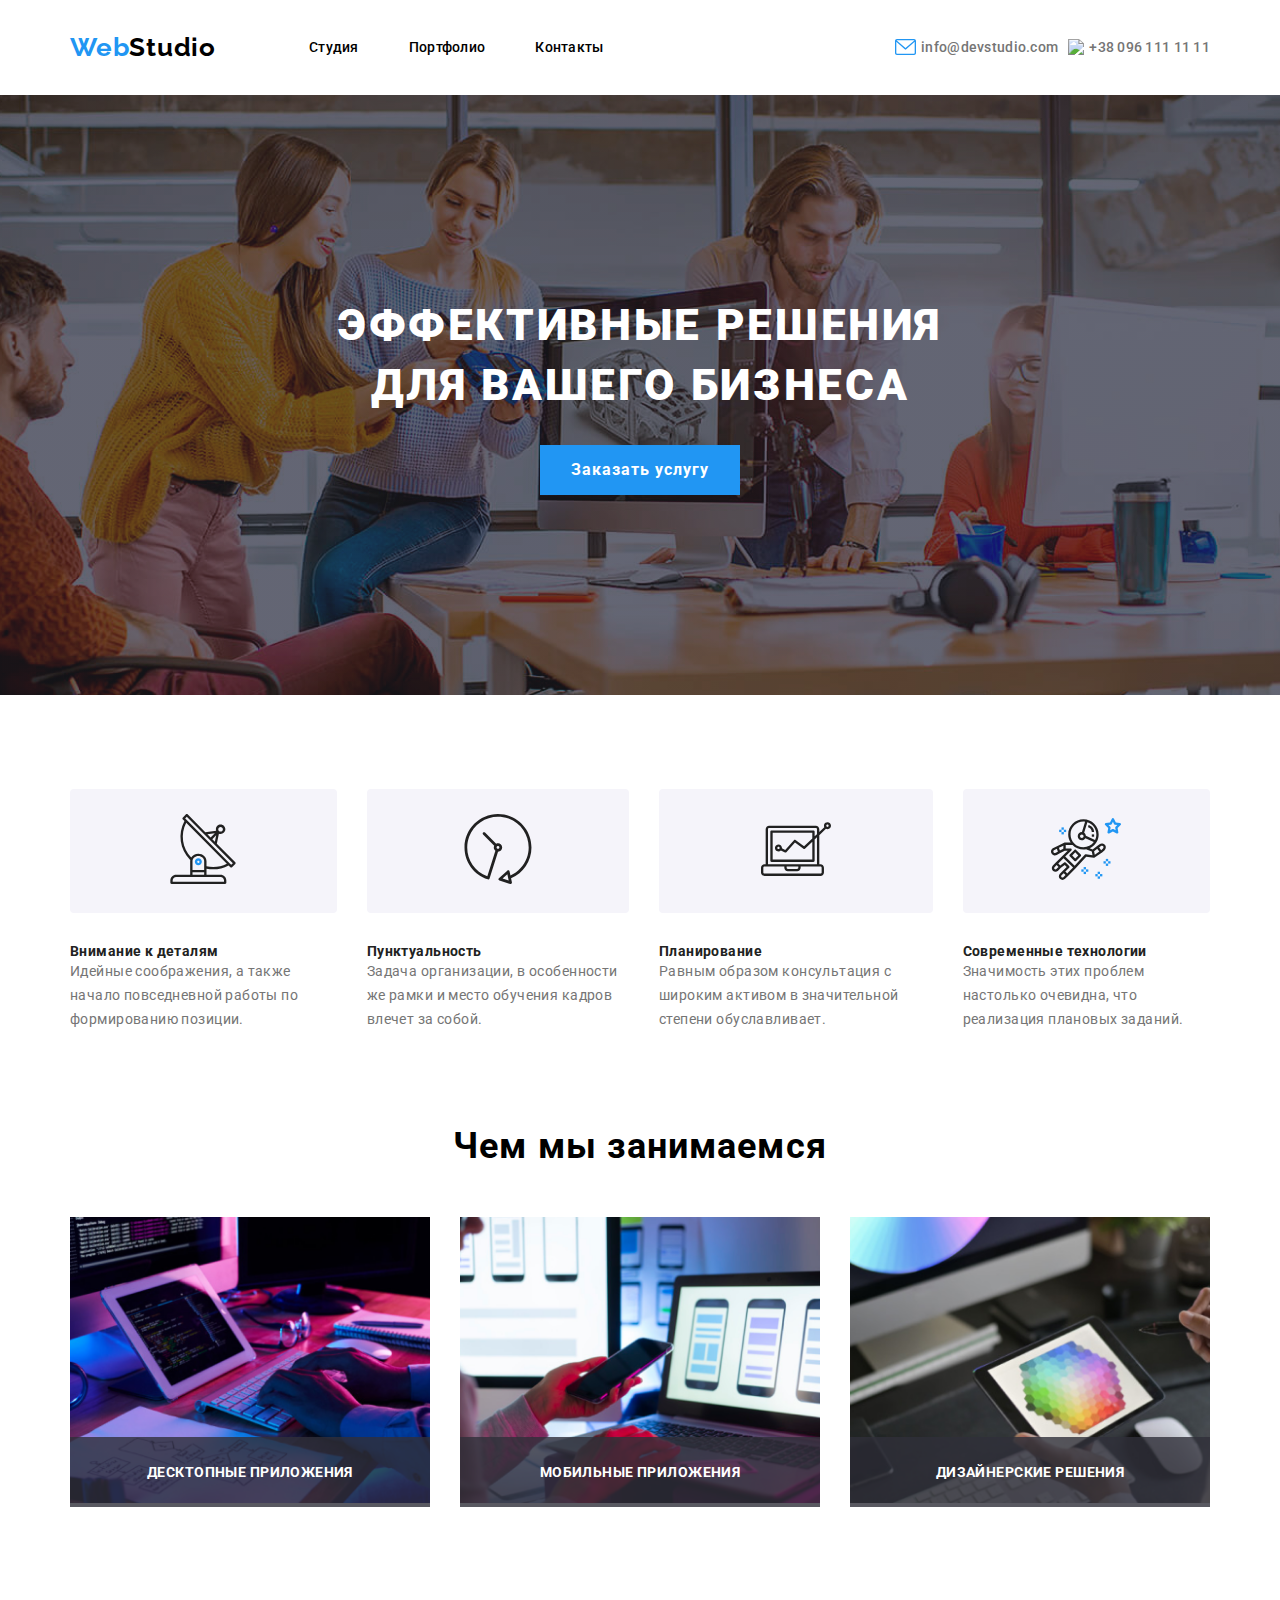
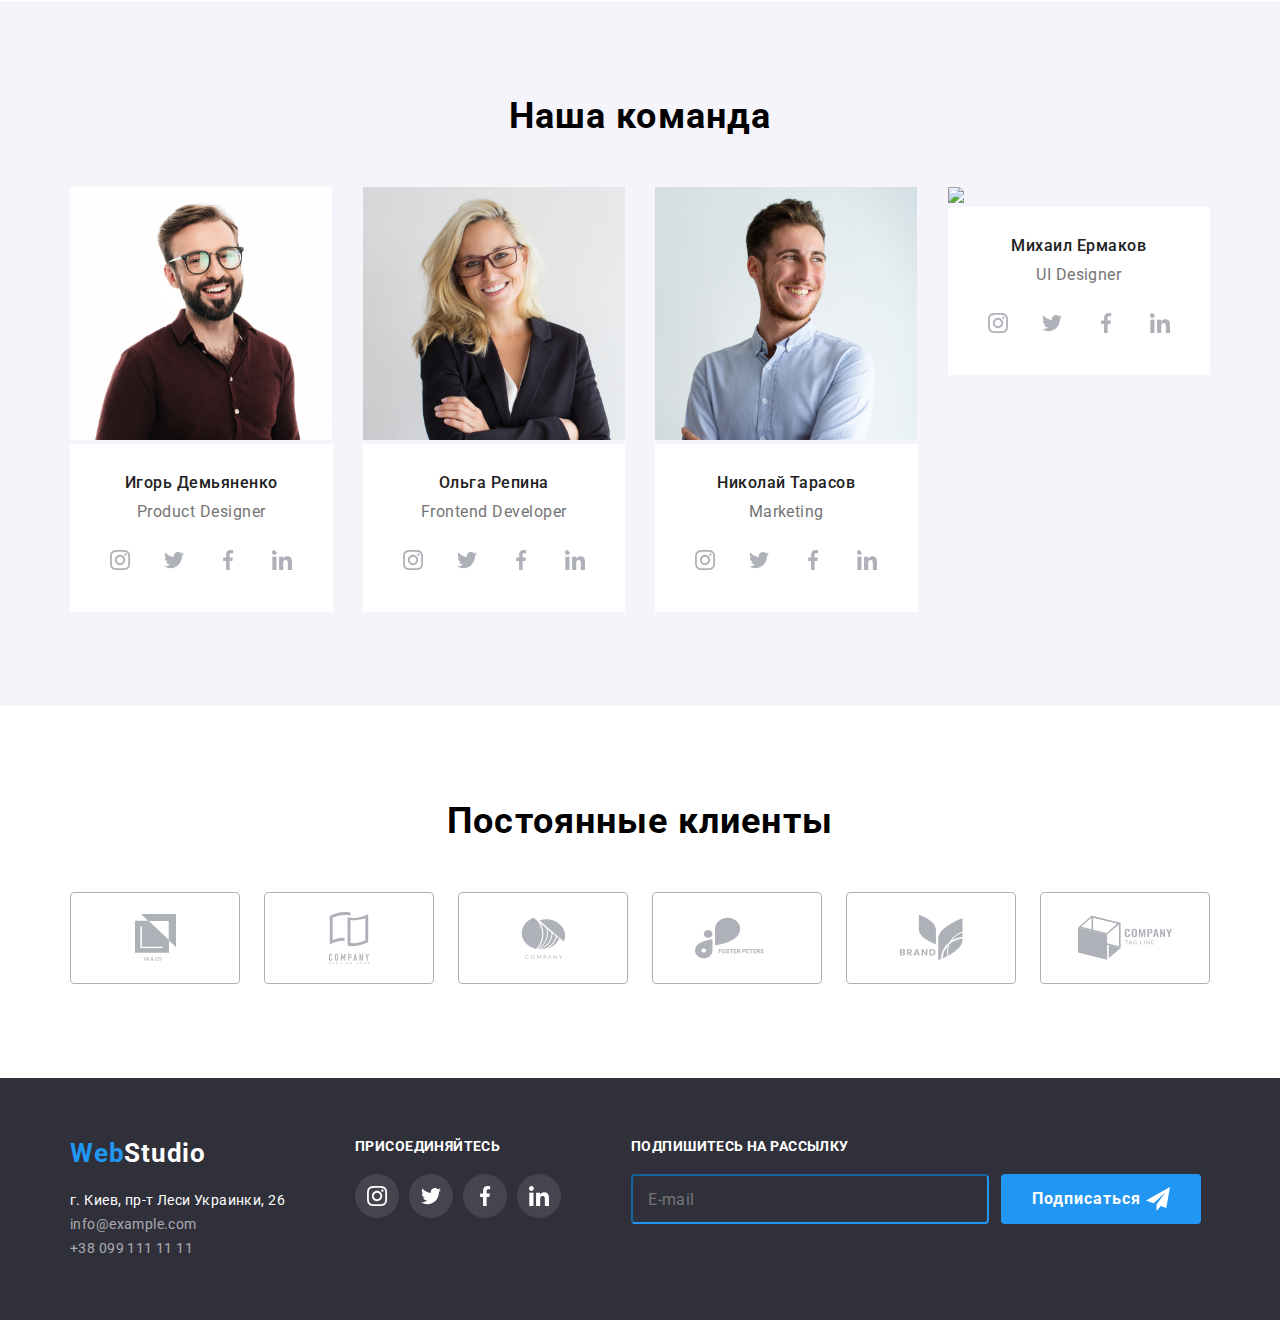
==== portfolio.html @ 6891c4dd "i addet portfolio page" ====
<!DOCTYPE html>
<html lang="en">
  <head>
    <meta charset="UTF-8" />
    <meta name="viewport" content="width=device-width, initial-scale=1.0" />
    <title>WebStudio</title>
    <link rel="preconnect" href="https://fonts.googleapis.com" />
    <link rel="preconnect" href="https://fonts.gstatic.com" crossorigin />
    <link
      href="https://fonts.googleapis.com/css2?family=Raleway:ital,wght@0,100..900;1,100..900&family=Roboto:ital,wght@0,100;0,300;0,400;0,500;0,700;0,900;1,100;1,300;1,400;1,500;1,700;1,900&display=swap"
      rel="stylesheet"
    />
    <link rel="stylesheet" href="css/style.css" />
  </head>
  <body>
    <header class="header">
      <div class="container">
        <div class="header-left">
          <a class="header-logo-link" href="https://google.com"
            ><span class="header-logo-span">Web</span>Studio</a
          >
          <nav class="header-menu">
            <ul class="header-menu-block">
              <li class="header-item">
                <a href="#" class="header-link">Студия</a>
              </li>
              <li class="header-item">
                <a href="#" class="header-link">Портфолио</a>
              </li>
              <li class="header-item">
                <a href="#" class="header-link">Контакты</a>
              </li>
            </ul>
          </nav>
        </div>
        <div class="header-right">
          <div class="header-info">
            <img src="img/mail.svg" />
            <a href="mailto:info@devstudio.com" class="header-info-link"
              >info@devstudio.com</a
            >
          </div>
          <div class="header-info">
            <img src="img/tall.svg" />
            <a href="tel:380961111111" class="header-info-link"
              >+38 096 111 11 11</a
            >
          </div>
        </div>
      </div>
    </header>
    <section class="buisnes">
      <h1 class="buisnes-title">Эффективные решения для вашего бизнеса</h1>
      <button class="btn btn-blue">Заказать услугу</button>
    </section>
    <div class="box">
      <div class="container">
        <div class="box-item">
          <div class="box-fon">
            <svg
              width="70"
              height="70"
              viewBox="0 0 70 70"
              fill="none"
              xmlns="http://www.w3.org/2000/svg"
            >
              <path
                d="M67.3163 48.3385L48.8468 29.7337L50.8966 19.6373C51.4256 19.8438 51.9879 19.9517 52.5556 19.9558H52.5696C55.1777 19.9866 57.3169 17.8974 57.3479 15.2893C57.3788 12.6812 55.2894 10.542 52.6813 10.5111C50.0732 10.4803 47.934 12.5695 47.9031 15.1776C47.8965 15.7357 47.9888 16.2905 48.176 16.8163L37.326 18.1405L19.6276 0.35C19.4105 0.128479 19.1141 0.00247917 18.804 0C18.4977 0.00160417 18.2044 0.123521 17.9873 0.3395L14.6786 3.6295C14.2232 4.08508 14.2232 4.82358 14.6786 5.27917L16.459 7.08517C9.56162 19.7681 11.8019 35.4741 21.9703 45.7228C22.0636 45.8121 22.1718 45.8843 22.29 45.9363C22.2165 46.3311 22.1781 46.7317 22.1756 47.1333V60.6667H8.17562C4.95562 60.6705 2.34608 63.28 2.34229 66.5V68.8333C2.34229 69.4776 2.86466 70 3.50895 70H57.1756C57.8199 70 58.3423 69.4776 58.3423 68.8333V66.5C58.3385 63.28 55.729 60.6705 52.509 60.6667H38.509V54.6688C40.7021 55.1288 42.9367 55.3633 45.1776 55.3688C50.5548 55.363 55.8464 54.0225 60.5776 51.4675L62.3673 53.2677C62.5844 53.4892 62.8808 53.6152 63.191 53.6177C63.4972 53.6161 63.7905 53.4941 64.0076 53.2782L67.3163 49.9882C67.7717 49.5326 67.7717 48.7941 67.3163 48.3385ZM50.9246 13.6348C51.8383 12.726 53.3157 12.7301 54.2244 13.6437C55.1332 14.5574 55.1291 16.0348 54.2155 16.9435C53.7781 17.3785 53.1864 17.6226 52.5695 17.6225H52.5625C51.2739 17.6158 50.2345 16.5658 50.2412 15.2771C50.2445 14.6602 50.4918 14.0699 50.9291 13.6348H50.9246ZM48.1783 21.301L46.8693 27.7445L44.298 25.158L48.1783 21.301ZM46.853 19.3282L42.653 23.5037L39.4038 20.237L46.853 19.3282ZM52.509 63C54.442 63 56.009 64.567 56.009 66.5V67.6667H4.67562V66.5C4.67562 64.567 6.2426 63 8.17562 63H52.509ZM36.1756 58.3333V60.6667H24.509V58.3333H36.1756ZM24.509 56V47.1333C24.509 44.303 27.1258 42 30.3423 42C33.5588 42 36.1756 44.303 36.1756 47.1333V56H24.509ZM38.509 52.29V47.1333C38.509 43.0162 34.8456 39.6667 30.3423 39.6667C27.4306 39.622 24.7079 41.1041 23.165 43.5738C14.2887 34.2249 12.2899 20.2875 18.1805 8.82073L58.872 49.7455C52.5886 52.9419 45.3857 53.8418 38.509 52.29ZM63.2038 50.7943L61.56 49.1412L18.7923 6.11567L17.1415 4.46133L18.7923 2.81633L36.15 20.272C36.1581 20.272 36.1628 20.2872 36.171 20.293L64.8593 49.1493L63.2038 50.7943Z"
                fill="#212121"
              />
              <path
                d="M30.3528 44.3333H30.3423C28.4093 44.3303 26.84 45.895 26.837 47.828C26.8341 49.761 28.3988 51.3303 30.3318 51.3333H30.3423C32.2753 51.3362 33.8446 49.7715 33.8475 47.8385C33.8505 45.9055 32.2858 44.3362 30.3528 44.3333ZM31.1695 48.6604C30.9498 48.8789 30.6522 49.0011 30.3423 48.9999C29.698 48.9966 29.1784 48.4716 29.1817 47.8273C29.1834 47.5188 29.307 47.2237 29.5256 47.0061C29.7428 46.7901 30.036 46.6682 30.3423 46.6666C30.9866 46.6699 31.5062 47.1949 31.5028 47.8392C31.5012 48.1477 31.3776 48.4428 31.159 48.6604H31.1695Z"
                fill="#2196F3"
              />
            </svg>
          </div>
          <h2 class="box-title">Внимание к деталям</h2>
          <p class="box-content">
            Идейные соображения, а также начало повседневной работы по
            формированию позиции.
          </p>
        </div>
        <div class="box-item">
          <div class="box-fon">
            <svg
              width="68"
              height="70"
              viewBox="0 0 68 70"
              fill="none"
              xmlns="http://www.w3.org/2000/svg"
            >
              <path
                d="M67.4614 33.4715C67.4576 14.9819 52.4656 -0.00373771 33.9754 6.99302e-07C15.4858 0.00373911 0.500169 14.9963 0.503907 33.4859C0.507111 48.0502 9.92522 60.9413 23.7995 65.3713C23.9319 65.413 24.0697 65.4343 24.2081 65.4338C24.4719 65.4333 24.7304 65.3628 24.9573 65.2287C25.2527 65.0541 25.4732 64.7764 25.5768 64.449L34.0315 37.6521C36.3429 37.6404 38.2068 35.7568 38.1945 33.4459C38.1827 31.1345 36.2997 29.2706 33.9883 29.2824C33.3666 29.285 32.753 29.4282 32.1944 29.7011L21.0251 18.5302C20.4707 17.9951 19.5879 18.0106 19.0528 18.5644C18.5305 19.1054 18.5305 19.962 19.0528 20.503L30.2162 31.6792C29.3596 33.4277 29.8493 35.5383 31.3895 36.7303L23.3338 62.2647C7.41354 56.4002 -0.738311 38.7405 5.12618 22.8203C10.9907 6.90002 28.6503 -1.25183 44.5706 4.61266C60.4909 10.4771 68.6427 28.1374 62.7782 44.0571C59.913 51.8351 54.0261 58.1252 46.4548 61.4989L45.5842 57.3989C45.4251 56.6454 44.6844 56.1636 43.9308 56.3233C43.6931 56.3741 43.4726 56.4857 43.291 56.6475L34.8978 64.1409C34.322 64.653 34.2708 65.5347 34.7835 66.1105C34.9501 66.2974 35.1637 66.4362 35.403 66.5126L46.1188 69.9327C46.8521 70.1682 47.6377 69.765 47.8732 69.0312C47.948 68.7994 47.9603 68.5527 47.9101 68.3145L47.0545 64.2915C59.4452 59.0678 67.4902 46.918 67.4614 33.4715ZM33.9829 32.0766C34.753 32.0766 35.3779 32.7014 35.3779 33.4715C35.3779 34.2422 34.753 34.8665 33.9829 34.8665C33.2123 34.8665 32.588 34.2422 32.588 33.4715C32.588 32.7014 33.2123 32.0766 33.9829 32.0766ZM38.5774 64.5916L43.3551 60.3298L44.6737 66.543L38.5774 64.5916Z"
                fill="#212121"
              />
            </svg>
          </div>
          <h2 class="box-title">Пунктуальность</h2>
          <p class="box-content">
            Задача организации, в особенности же рамки и место обучения кадров
            влечет за собой.
          </p>
        </div>
        <div class="box-item">
          <div class="box-fon">
            <svg
              width="70"
              height="54"
              viewBox="0 0 70 54"
              fill="none"
              xmlns="http://www.w3.org/2000/svg"
            >
              <path
                d="M3.49817 53.8865H59.4689C61.4007 53.8865 62.967 52.3201 62.967 50.3883V45.7241C62.967 43.7922 61.4007 42.2259 59.4689 42.2259H58.3028V13.1468L64.9262 6.87241C66.4635 7.63023 68.3242 7.17018 69.3302 5.78151C70.3369 4.3934 70.1957 2.48205 68.9966 1.25678C67.7975 0.031505 65.8901 -0.151261 64.4798 0.824059C63.0701 1.79995 62.569 3.64981 63.2933 5.2036L58.3028 9.93444V7.2442C58.3028 5.31235 56.7365 3.74603 54.8046 3.74603H8.16239C6.23054 3.74603 4.66422 5.31235 4.66422 7.2442V42.2259H3.49817C1.56632 42.2259 0 43.7922 0 45.7241V50.3883C0 52.3201 1.56632 53.8865 3.49817 53.8865ZM66.4652 2.57998C67.1091 2.57998 67.6312 3.10208 67.6312 3.74603C67.6312 4.38998 67.1091 4.91209 66.4652 4.91209C65.8212 4.91209 65.2991 4.38998 65.2991 3.74603C65.2991 3.10208 65.8212 2.57998 66.4652 2.57998ZM6.99634 7.2442C6.99634 6.60025 7.51844 6.07814 8.16239 6.07814H54.8046C55.4486 6.07814 55.9707 6.60025 55.9707 7.2442V12.1413L53.6386 14.3573V9.57631C53.6386 8.93236 53.1165 8.41026 52.4725 8.41026H10.4945C9.85055 8.41026 9.32845 8.93236 9.32845 9.57631V38.7277C9.32845 39.3717 9.85055 39.8938 10.4945 39.8938H52.4725C53.1165 39.8938 53.6386 39.3717 53.6386 38.7277V17.5651L55.9707 15.3554V42.2259H6.99634V7.2442ZM17.4908 22.4029C15.9131 22.3984 14.5279 23.4494 14.1083 24.9702C13.6886 26.491 14.3383 28.104 15.6951 28.909C17.0513 29.7141 18.7793 29.512 19.9129 28.4148L23.9662 30.4486C24.4371 30.6843 25.0081 30.5739 25.3583 30.1804L33.9745 20.487L42.4443 26.8337C42.8987 27.1742 43.5329 27.1378 43.9452 26.7477L51.3065 19.7748V37.5617H11.6606V10.7424H51.3065V16.5618L43.0564 24.3746L34.5154 17.9716C34.0303 17.6083 33.3476 17.6766 32.9445 18.1293L24.2099 27.9571L20.9446 26.3241C20.9685 26.1841 20.9833 26.0429 20.989 25.9011C20.989 23.9693 19.4227 22.4029 17.4908 22.4029ZM18.6569 25.9011C18.6569 26.5451 18.1348 27.0672 17.4908 27.0672C16.8469 27.0672 16.3248 26.5451 16.3248 25.9011C16.3248 25.2572 16.8469 24.735 17.4908 24.735C18.1348 24.735 18.6569 25.2572 18.6569 25.9011ZM25.6532 44.558H37.3138V45.7241C37.3138 46.368 36.7917 46.8901 36.1477 46.8901H26.8193C26.1753 46.8901 25.6532 46.368 25.6532 45.7241V44.558ZM2.33211 45.7241C2.33211 45.0801 2.85422 44.558 3.49817 44.558H23.3211V45.7241C23.3211 47.6559 24.8874 49.2222 26.8193 49.2222H36.1477C38.0796 49.2222 39.6459 47.6559 39.6459 45.7241V44.558H59.4689C60.1128 44.558 60.6349 45.0801 60.6349 45.7241V50.3883C60.6349 51.0322 60.1128 51.5543 59.4689 51.5543H3.49817C2.85422 51.5543 2.33211 51.0322 2.33211 50.3883V45.7241Z"
                fill="#212121"
              />
            </svg>
          </div>
          <h2 class="box-title">Планирование</h2>
          <p class="box-content">
            Равным образом консультация с широким активом в значительной степени
            обуславливает.
          </p>
        </div>
        <div class="box-item">
          <div class="box-fon">
            <svg
              width="70"
              height="70"
              viewBox="0 0 70 70"
              fill="none"
              xmlns="http://www.w3.org/2000/svg"
            >
              <path
                d="M69.9432 9.89643C69.8055 9.47519 69.4416 9.1673 69.0017 9.10304L64.8227 8.49518L62.9525 4.70815C62.5606 3.91011 61.2527 3.91011 60.8607 4.70815L58.9905 8.49518L54.8114 9.10318C54.3715 9.1673 54.0076 9.47424 53.8687 9.89657C53.7322 10.3189 53.8453 10.7832 54.1638 11.0925L57.1891 14.0407L56.4751 18.2035C56.4005 18.641 56.5801 19.0831 56.9383 19.3445C57.3012 19.6083 57.7748 19.6408 58.168 19.4331L61.9061 17.4672L65.6441 19.4331C65.8145 19.5229 66.0024 19.5672 66.1879 19.5672C66.4293 19.5672 66.6709 19.4926 66.874 19.3444C67.2333 19.0831 67.4129 18.6408 67.3372 18.2033L66.6232 14.0406L69.6484 11.0923C69.9653 10.782 70.0798 10.3188 69.9432 9.89643ZM64.5556 12.7992C64.2815 13.0663 64.1554 13.4536 64.2207 13.8317L64.6384 16.2689L62.4498 15.1185C62.2795 15.0287 62.0928 14.9844 61.9061 14.9844C61.7194 14.9844 61.5339 15.0287 61.3623 15.1185L59.1736 16.2689L59.5912 13.8317C59.6566 13.4536 59.5305 13.0675 59.2564 12.7992L57.4842 11.0725L59.932 10.7166C60.3123 10.6618 60.6402 10.4227 60.8105 10.0784L61.9048 7.86175L62.9991 10.0784C63.1695 10.4225 63.4974 10.6618 63.8777 10.7166L66.3254 11.0725L64.5556 12.7992Z"
                fill="#2196F3"
              />
              <path
                d="M57.1669 44.8923H54.8335V47.2257H57.1669V44.8923Z"
                fill="#2196F3"
              />
              <path
                d="M57.1669 49.5591H54.8335V51.8925H57.1669V49.5591Z"
                fill="#2196F3"
              />
              <path
                d="M59.5004 47.2257H57.167V49.5591H59.5004V47.2257Z"
                fill="#2196F3"
              />
              <path
                d="M54.8337 47.2257H52.5002V49.5591H54.8337V47.2257Z"
                fill="#2196F3"
              />
              <path
                d="M49.0001 57.7258H46.6667V60.0592H49.0001V57.7258Z"
                fill="#2196F3"
              />
              <path
                d="M49.0001 62.3926H46.6667V64.726H49.0001V62.3926Z"
                fill="#2196F3"
              />
              <path
                d="M51.3337 60.0593H49.0002V62.3927H51.3337V60.0593Z"
                fill="#2196F3"
              />
              <path
                d="M46.6669 60.0593H44.3335V62.3927H46.6669V60.0593Z"
                fill="#2196F3"
              />
              <path
                d="M34.9999 53.0592H32.6665V55.3926H34.9999V53.0592Z"
                fill="#2196F3"
              />
              <path
                d="M34.9999 57.7258H32.6665V60.0592H34.9999V57.7258Z"
                fill="#2196F3"
              />
              <path
                d="M37.3334 55.3925H35V57.7259H37.3334V55.3925Z"
                fill="#2196F3"
              />
              <path
                d="M32.6667 55.3925H30.3333V57.7259H32.6667V55.3925Z"
                fill="#2196F3"
              />
              <path
                d="M12.8329 13.3918H10.4995V15.7253H12.8329V13.3918Z"
                fill="#2196F3"
              />
              <path
                d="M12.8329 18.0586H10.4995V20.392H12.8329V18.0586Z"
                fill="#2196F3"
              />
              <path
                d="M15.1664 15.7252H12.833V18.0586H15.1664V15.7252Z"
                fill="#2196F3"
              />
              <path
                d="M10.4997 15.7252H8.16626V18.0586H10.4997V15.7252Z"
                fill="#2196F3"
              />
              <path
                d="M54.0635 30.9739C53.4347 30.1257 52.5119 29.5797 51.4642 29.4326C50.4118 29.2833 49.3734 29.5598 48.5334 30.2026L45.7952 32.3014L45.794 32.3027L41.6428 35.4025L38.6724 34.2195C43.9691 31.843 47.6711 26.5451 47.6711 20.3943C47.6711 12.0315 40.8401 5.22742 32.4436 5.22742C24.047 5.22742 17.2161 12.0315 17.2161 20.3943C17.2161 23.4254 18.1226 26.244 19.6662 28.6158L13.6204 28.5633C13.6168 28.5633 13.6134 28.5633 13.6099 28.5633C13.5911 28.5633 13.5761 28.5726 13.5586 28.5739C13.4431 28.5785 13.3298 28.6019 13.2191 28.6416C13.1911 28.6521 13.162 28.658 13.1352 28.6707C13.1212 28.6765 13.1071 28.6776 13.0932 28.6846L6.02075 32.1765C6.01952 32.1765 6.01843 32.1765 6.01843 32.1776L1.8766 34.1693C1.83107 34.1891 1.78445 34.2159 1.73892 34.2463C0.0880191 35.3452 -0.474314 37.5037 0.429958 39.2676C0.911763 40.2057 1.73195 40.8964 2.73999 41.2125C3.12856 41.3338 3.52518 41.3934 3.91949 41.3934C4.55305 41.3934 5.18074 41.2382 5.75578 40.9314L8.79154 39.3167L13.7441 36.7594L16.7122 36.7418L4.80844 48.5884C4.80735 48.5897 4.80612 48.5897 4.80489 48.5908L1.87647 51.5074C1.18466 52.1958 0.8043 53.1092 0.8043 54.0835C0.8043 55.0566 1.18466 55.9723 1.87647 56.6619C2.587 57.3689 3.52149 57.7236 4.45598 57.7236C5.3917 57.7236 6.32495 57.3689 7.03782 56.6619L9.91251 53.7989L13.7206 50.9556L15.6912 52.918L11.8375 56.7552C11.8364 56.7564 11.8352 56.7564 11.834 56.7575L8.90556 59.6742C8.21375 60.3626 7.8334 61.276 7.8334 62.2503C7.8334 63.2233 8.21375 64.1391 8.90556 64.8287C9.6161 65.5357 10.5518 65.8903 11.4863 65.8903C12.4208 65.8903 13.3565 65.5357 14.0681 64.8287L16.9977 61.912L21.6842 57.2453C21.6854 57.2441 21.6854 57.243 21.6865 57.2418L23.8951 55.0542L23.8869 55.046C23.9008 55.0321 23.9207 55.0273 23.9347 55.0123L35.2353 42.6349L42.8281 43.7153C42.8829 43.7235 42.9377 43.7269 42.9925 43.7269C43.1338 43.7269 43.2702 43.6931 43.402 43.643C43.4406 43.629 43.4743 43.6103 43.5106 43.5917C43.5526 43.5706 43.5968 43.559 43.6366 43.5322L50.6659 38.8655C50.6916 38.848 50.7055 38.82 50.73 38.8014C50.758 38.7793 50.793 38.77 50.8186 38.7454L53.5999 36.1401C55.0471 34.7841 55.2466 32.5628 54.0635 30.9739ZM4.66024 38.8722C4.28111 39.0753 3.85058 39.116 3.43878 38.9854C3.03039 38.8583 2.69912 38.5794 2.50538 38.2026C2.15305 37.5165 2.35718 36.6811 2.97433 36.2297L5.84793 34.8472L6.53974 36.869L6.83027 37.7183L4.66024 38.8722ZM12.3102 34.8741L8.92333 36.6241L8.36456 34.9907L7.96328 33.817L12.3967 31.6282L12.3102 34.8741ZM45.3402 20.3919C45.3402 22.4009 44.8607 24.2957 44.03 25.9908L34.8832 21.8363C34.7875 20.5821 34.1366 19.4843 33.1589 18.8005L36.3614 8.16856C41.5626 9.82302 45.3402 14.6752 45.3402 20.3919ZM19.5519 20.3919C19.5519 13.316 25.3363 7.55837 32.446 7.55837C32.9991 7.55837 33.5403 7.60499 34.0759 7.67267L30.9433 18.0714C30.9014 18.0702 30.8617 18.0585 30.8185 18.0585C28.5597 18.0585 26.7222 19.8902 26.7222 22.142C26.7222 24.3936 28.5597 26.2254 30.8185 26.2254C32.3375 26.2254 33.65 25.3866 34.3582 24.1592L42.8073 27.9976C40.4564 31.1616 36.6938 33.2255 32.4459 33.2255C25.3363 33.2255 19.5519 27.4679 19.5519 20.3919ZM32.5814 22.142C32.5814 23.1068 31.7903 23.892 30.8185 23.892C29.8467 23.892 29.0556 23.1068 29.0556 22.142C29.0556 21.1771 29.8467 20.3919 30.8185 20.3919C31.7903 20.3919 32.5814 21.1771 32.5814 22.142ZM5.39183 55.0075C4.87503 55.5196 4.03843 55.5185 3.52286 55.0087C3.2743 54.7602 3.13785 54.4324 3.13785 54.0835C3.13785 53.7358 3.2743 53.408 3.52286 53.1619L5.6274 51.0653L7.48941 52.9192L5.39183 55.0075ZM12.4222 63.1744C11.9054 63.6865 11.0677 63.6878 10.552 63.1756C10.3034 62.927 10.1669 62.5993 10.1669 62.2504C10.1669 61.9027 10.3034 61.5749 10.552 61.3288L12.6579 59.2311L13.5388 60.1073L14.5211 61.085L12.4222 63.1744ZM20.0383 55.5862C20.0371 55.5873 20.036 55.5873 20.0348 55.5886L16.1742 59.4386L15.2933 58.5624L14.311 57.5847L18.168 53.7451C18.168 53.7451 18.168 53.7451 18.168 53.744C18.1692 53.7428 18.1703 53.7428 18.1715 53.7417C18.259 53.6542 18.3139 53.5492 18.3676 53.4454C18.3828 53.4151 18.4119 53.3894 18.4248 53.3579C18.461 53.2681 18.4667 53.1713 18.4808 53.0767C18.4878 53.023 18.5112 52.9729 18.5112 52.918C18.5112 52.8398 18.4831 52.764 18.4669 52.6869C18.4529 52.6169 18.4529 52.5457 18.426 52.4781C18.3817 52.3685 18.3058 52.2717 18.2265 52.1771C18.2044 52.1514 18.1962 52.1187 18.1717 52.0942C18.1717 52.0942 18.1717 52.0942 18.1705 52.0942C18.1692 52.0931 18.1692 52.0907 18.1681 52.0896L14.6529 48.5895C14.6156 48.5522 14.5677 48.537 14.5257 48.5056C14.464 48.4577 14.4045 48.4134 14.3356 48.3795C14.2691 48.3469 14.2014 48.327 14.1314 48.3083C14.0568 48.2872 13.9845 48.271 13.9063 48.2651C13.835 48.2604 13.7686 48.2674 13.6975 48.2756C13.6193 48.2849 13.5459 48.2954 13.47 48.3199C13.3964 48.3433 13.3312 48.3794 13.2635 48.4179C13.2203 48.4424 13.1714 48.4506 13.1305 48.481L9.25133 51.3767L7.28077 49.4144L12.5285 44.1946L22.0674 53.576L20.0383 55.5862ZM34.9544 40.2373C34.9207 40.2326 34.8891 40.2455 34.8553 40.2431C34.7701 40.2385 34.6885 40.2444 34.6034 40.2583C34.5369 40.2699 34.4739 40.2828 34.4108 40.3049C34.3362 40.3306 34.2685 40.3656 34.1996 40.4076C34.1343 40.4473 34.0748 40.4892 34.0176 40.5417C33.9896 40.5662 33.9558 40.578 33.9301 40.6059L23.6527 51.8621L14.185 42.5507L20.3825 36.386C20.8387 35.931 20.841 35.1924 20.386 34.7351C20.1562 34.5052 19.854 34.392 19.5519 34.3933V34.3922L14.6984 34.4213L14.7591 30.905L21.5492 30.9633C24.3166 33.7937 28.176 35.5589 32.446 35.5589C33.4027 35.5589 34.3361 35.4598 35.2448 35.2906C35.3323 35.3606 35.4186 35.4318 35.5284 35.4761L40.7995 37.5761L41.1331 39.2351L41.5228 41.1717L34.9544 40.2373ZM43.7944 40.6269L43.1096 37.219L46.2736 34.8565L47.102 35.9554L48.3445 37.6051L43.7944 40.6269ZM52.0055 34.4341L50.1726 36.1515L48.1356 33.4471L49.9544 32.053C50.2938 31.7917 50.7221 31.6855 51.1421 31.7403C51.5644 31.7998 51.9378 32.0203 52.1921 32.3621C52.6658 33.0003 52.5853 33.8905 52.0055 34.4341Z"
                fill="#212121"
              />
              <path
                d="M29.7547 40.5651L25.0669 35.8984C24.6131 35.4447 23.8757 35.4447 23.4207 35.8984L18.7341 40.5651C18.5148 40.7857 18.3911 41.0819 18.3911 41.3923C18.3911 41.7026 18.5136 42.0002 18.7341 42.2195L23.4207 46.8861C23.6482 47.1124 23.9469 47.2256 24.2444 47.2256C24.5419 47.2256 24.8405 47.1124 25.0669 46.8861L29.7547 42.2195C29.974 42.0002 30.0988 41.7026 30.0988 41.3923C30.0988 41.0819 29.9751 40.7844 29.7547 40.5651ZM24.2444 44.4129L21.211 41.3923L24.2444 38.3717L27.2789 41.3923L24.2444 44.4129Z"
                fill="#212121"
              />
              <path
                d="M37.5467 11.0923L36.9832 13.358C37.1383 13.3966 40.7843 14.3462 40.7843 18.0586H43.1177C43.1175 13.6461 39.4741 11.5718 37.5467 11.0923Z"
                fill="#212121"
              />
              <path
                d="M43.1178 20.392H40.7844V22.7254H43.1178V20.392Z"
                fill="#212121"
              />
            </svg>
          </div>
          <h2 class="box-title">Современные технологии</h2>
          <p class="box-content">
            Значимость этих проблем настолько очевидна, что реализация плановых
            заданий.
          </p>
        </div>
      </div>
    </div>
    <section class="study">
      <div class="container">
        <h2 class="study-title">Чем мы занимаемся</h2>
        <div class="study-block">
          <div class="study-item">
            <img src="img/study-1.png" alt="" />
            <div class="study-tekst">
              <p>Десктопные приложения</p>
            </div>
          </div>
          <div class="study-item">
            <img src="img/study-2.png" alt="" />
            <div class="study-tekst">
              <p>Мобильные приложения</p>
            </div>
          </div>
          <div class="study-item">
            <img src="img/study-3.png" alt="" />
            <div class="study-tekst">
              <p>Дизайнерские решения</p>
            </div>
          </div>
        </div>
      </div>
    </section>
    <section class="command">
      <div class="container">
        <h3 class="command-subtitle">Наша команда</h3>
        <div class="command-block">
          <div class="command-item">
            <div class="command-top"><img src="img/command-1.png" /></div>
            <div class="command-bottom">
              <h3 class="command-title">Игорь Демьяненко</h3>
              <h4 class="command-text">Product Designer</h4>
              <div class="command-social">
                <a class="command-link" href="#"
                  ><svg
                    width="20"
                    height="20"
                    viewBox="0 0 20 20"
                    fill="#AFB1B8"
                    xmlns="http://www.w3.org/2000/svg"
                  >
                    <g clip-path="url(#clip0_1_7558)">
                      <path
                        d="M19.9804 5.88005C19.9336 4.81738 19.7617 4.0868 19.5156 3.45374C19.2616 2.78176 18.8709 2.18014 18.359 1.68002C17.8589 1.1721 17.2533 0.777435 16.5891 0.527447C15.9524 0.281274 15.2256 0.109427 14.163 0.0625732C13.0924 0.0117516 12.7525 0 10.0371 0C7.32173 0 6.98185 0.0117516 5.91521 0.0586052C4.85253 0.105459 4.12195 0.277459 3.48904 0.523479C2.81692 0.777435 2.2153 1.16814 1.71517 1.68002C1.20726 2.18014 0.812743 2.78573 0.562603 3.44992C0.31643 4.0868 0.144583 4.81341 0.0977294 5.87609C0.0469078 6.9467 0.0351562 7.28658 0.0351562 10.002C0.0351562 12.7173 0.0469078 13.0572 0.0937614 14.1239C0.140615 15.1865 0.312615 15.9171 0.558787 16.5502C0.812743 17.2221 1.20726 17.8238 1.71517 18.3239C2.2153 18.8318 2.82088 19.2265 3.48508 19.4765C4.12195 19.7226 4.84856 19.8945 5.91139 19.9413C6.97788 19.9883 7.31791 19.9999 10.0333 19.9999C12.7487 19.9999 13.0885 19.9883 14.1552 19.9413C15.2179 19.8945 15.9484 19.7226 16.5813 19.4765C17.9254 18.9568 18.9881 17.8941 19.5078 16.5502C19.7538 15.9133 19.9258 15.1865 19.9727 14.1239C20.0195 13.0572 20.0313 12.7173 20.0313 10.002C20.0313 7.28658 20.0273 6.9467 19.9804 5.88005ZM18.1794 14.0457C18.1364 15.0225 17.9723 15.5499 17.8356 15.9015C17.4995 16.7728 16.808 17.4643 15.9367 17.8004C15.5851 17.9372 15.0538 18.1012 14.0809 18.1441C13.026 18.1911 12.7096 18.2027 10.0411 18.2027C7.37255 18.2027 7.05221 18.1911 6.00113 18.1441C5.02438 18.1012 4.49693 17.9372 4.1453 17.8004C3.71171 17.6402 3.31704 17.3862 2.9967 17.0541C2.6646 16.7298 2.41065 16.3391 2.2504 15.9055C2.11365 15.5539 1.94959 15.0225 1.90671 14.0497C1.8597 12.9948 1.8481 12.6783 1.8481 10.0097C1.8481 7.34122 1.8597 7.02087 1.90671 5.96995C1.94959 4.99319 2.11365 4.46575 2.2504 4.11412C2.41065 3.68038 2.6646 3.28586 3.00067 2.96536C3.32483 2.63327 3.71553 2.37931 4.14927 2.21921C4.5009 2.08247 5.03231 1.9184 6.0051 1.87537C7.05999 1.82851 7.37652 1.81676 10.0449 1.81676C12.7174 1.81676 13.0337 1.82851 14.0848 1.87537C15.0616 1.9184 15.589 2.08247 15.9407 2.21921C16.3742 2.37931 16.7689 2.63327 17.0893 2.96536C17.4213 3.28967 17.6753 3.68038 17.8356 4.11412C17.9723 4.46575 18.1364 4.99701 18.1794 5.96995C18.2263 7.02484 18.238 7.34122 18.238 10.0097C18.238 12.6783 18.2263 12.9908 18.1794 14.0457Z"
                      />
                      <path
                        d="M10.0371 4.8642C7.20074 4.8642 4.89941 7.16537 4.89941 10.0019C4.89941 12.8385 7.20074 15.1396 10.0371 15.1396C12.8737 15.1396 15.1749 12.8385 15.1749 10.0019C15.1749 7.16537 12.8737 4.8642 10.0371 4.8642ZM10.0371 13.3346C8.19702 13.3346 6.70442 11.8422 6.70442 10.0019C6.70442 8.16165 8.19702 6.66921 10.0371 6.66921C11.8774 6.66921 13.3698 8.16165 13.3698 10.0019C13.3698 11.8422 11.8774 13.3346 10.0371 13.3346Z"
                      />
                      <path
                        d="M16.5775 4.6611C16.5775 5.32346 16.0404 5.86052 15.3779 5.86052C14.7155 5.86052 14.1785 5.32346 14.1785 4.6611C14.1785 3.99858 14.7155 3.46167 15.3779 3.46167C16.0404 3.46167 16.5775 3.99858 16.5775 4.6611Z"
                      />
                    </g>
                    <defs>
                      <clipPath id="clip0_1_7558">
                        <rect width="20" height="20" fill="white" />
                      </clipPath>
                    </defs>
                  </svg>
                </a>
                <a class="command-link" href="#">
                  <svg
                    width="20"
                    height="20"
                    viewBox="0 0 20 20"
                    fill="#AFB1B8"
                    xmlns="http://www.w3.org/2000/svg"
                  >
                    <g clip-path="url(#clip0_1_7524)">
                      <path
                        d="M20 3.79875C19.2563 4.125 18.4637 4.34125 17.6375 4.44625C18.4875 3.93875 19.1363 3.14125 19.4412 2.18C18.6488 2.6525 17.7738 2.98625 16.8412 3.1725C16.0887 2.37125 15.0162 1.875 13.8462 1.875C11.5763 1.875 9.74875 3.7175 9.74875 5.97625C9.74875 6.30125 9.77625 6.61375 9.84375 6.91125C6.435 6.745 3.41875 5.11125 1.3925 2.6225C1.03875 3.23625 0.83125 3.93875 0.83125 4.695C0.83125 6.115 1.5625 7.37375 2.6525 8.1025C1.99375 8.09 1.3475 7.89875 0.8 7.5975C0.8 7.61 0.8 7.62625 0.8 7.6425C0.8 9.635 2.22125 11.29 4.085 11.6712C3.75125 11.7625 3.3875 11.8062 3.01 11.8062C2.7475 11.8062 2.4825 11.7913 2.23375 11.7362C2.765 13.36 4.2725 14.5538 6.065 14.5925C4.67 15.6838 2.89875 16.3412 0.98125 16.3412C0.645 16.3412 0.3225 16.3263 0 16.285C1.81625 17.4563 3.96875 18.125 6.29 18.125C13.835 18.125 17.96 11.875 17.96 6.4575C17.96 6.27625 17.9538 6.10125 17.945 5.9275C18.7588 5.35 19.4425 4.62875 20 3.79875Z"
                      />
                    </g>
                    <defs>
                      <clipPath id="clip0_1_7524">
                        <rect width="20" height="20" fill="white" />
                      </clipPath>
                    </defs>
                  </svg>
                </a>
                <a class="command-link" href="#">
                  <svg
                    width="20"
                    height="20"
                    viewBox="0 0 20 20"
                    fill="#AFB1B8"
                    xmlns="http://www.w3.org/2000/svg"
                  >
                    <g clip-path="url(#clip0_1_7520)">
                      <path
                        d="M13.3309 3.32083H15.1567V0.140833C14.8417 0.0975 13.7584 0 12.4967 0C9.86422 0 8.06088 1.65583 8.06088 4.69917V7.5H5.15588V11.055H8.06088V20H11.6226V11.0558H14.4101L14.8526 7.50083H11.6217V5.05167C11.6226 4.02417 11.8992 3.32083 13.3309 3.32083Z"
                      />
                    </g>
                    <defs>
                      <clipPath id="clip0_1_7520">
                        <rect width="20" height="20" fill="white" />
                      </clipPath>
                    </defs>
                  </svg>
                </a>
                <a class="command-link" href="#">
                  <svg
                    width="20"
                    height="20"
                    viewBox="0 0 20 20"
                    fill="#AFB1B8"
                    xmlns="http://www.w3.org/2000/svg"
                  >
                    <g clip-path="url(#clip0_1_7514)">
                      <path
                        d="M19.9951 20V19.9992H20.0001V12.6642C20.0001 9.07587 19.2276 6.31171 15.0326 6.31171C13.0159 6.31171 11.6626 7.41837 11.1101 8.46754H11.0517V6.64671H7.07422V19.9992H11.2159V13.3875C11.2159 11.6467 11.5459 9.96337 13.7017 9.96337C15.8259 9.96337 15.8576 11.95 15.8576 13.4992V20H19.9951Z"
                      />
                      <path
                        d="M0.329956 6.64746H4.47662V20H0.329956V6.64746Z"
                      />
                      <path
                        d="M2.40167 0C1.07583 0 0 1.07583 0 2.40167C0 3.7275 1.07583 4.82583 2.40167 4.82583C3.7275 4.82583 4.80333 3.7275 4.80333 2.40167C4.8025 1.07583 3.726fi67 0 2.40167 0V0Z"
                      />
                    </g>
                    <defs>
                      <clipPath id="clip0_1_7514">
                        <rect width="20" height="20" fill="white" />
                      </clipPath>
                    </defs>
                  </svg>
                </a>
              </div>
            </div>
          </div>
          <div class="command-item">
            <div class="command-top"><img src="img/command-2.jpg" /></div>
            <div class="command-bottom">
              <h3 class="command-title">Ольга Репина</h3>
              <h4 class="command-text">Frontend Developer</h4>
              <div class="command-social">
                <a class="command-link" href="#"
                  ><svg
                    width="20"
                    height="20"
                    viewBox="0 0 20 20"
                    fill="#AFB1B8"
                    xmlns="http://www.w3.org/2000/svg"
                  >
                    <g clip-path="url(#clip0_1_7558)">
                      <path
                        d="M19.9804 5.88005C19.9336 4.81738 19.7617 4.0868 19.5156 3.45374C19.2616 2.78176 18.8709 2.18014 18.359 1.68002C17.8589 1.1721 17.2533 0.777435 16.5891 0.527447C15.9524 0.281274 15.2256 0.109427 14.163 0.0625732C13.0924 0.0117516 12.7525 0 10.0371 0C7.32173 0 6.98185 0.0117516 5.91521 0.0586052C4.85253 0.105459 4.12195 0.277459 3.48904 0.523479C2.81692 0.777435 2.2153 1.16814 1.71517 1.68002C1.20726 2.18014 0.812743 2.78573 0.562603 3.44992C0.31643 4.0868 0.144583 4.81341 0.0977294 5.87609C0.0469078 6.9467 0.0351562 7.28658 0.0351562 10.002C0.0351562 12.7173 0.0469078 13.0572 0.0937614 14.1239C0.140615 15.1865 0.312615 15.9171 0.558787 16.5502C0.812743 17.2221 1.20726 17.8238 1.71517 18.3239C2.2153 18.8318 2.82088 19.2265 3.48508 19.4765C4.12195 19.7226 4.84856 19.8945 5.91139 19.9413C6.97788 19.9883 7.31791 19.9999 10.0333 19.9999C12.7487 19.9999 13.0885 19.9883 14.1552 19.9413C15.2179 19.8945 15.9484 19.7226 16.5813 19.4765C17.9254 18.9568 18.9881 17.8941 19.5078 16.5502C19.7538 15.9133 19.9258 15.1865 19.9727 14.1239C20.0195 13.0572 20.0313 12.7173 20.0313 10.002C20.0313 7.28658 20.0273 6.9467 19.9804 5.88005ZM18.1794 14.0457C18.1364 15.0225 17.9723 15.5499 17.8356 15.9015C17.4995 16.7728 16.808 17.4643 15.9367 17.8004C15.5851 17.9372 15.0538 18.1012 14.0809 18.1441C13.026 18.1911 12.7096 18.2027 10.0411 18.2027C7.37255 18.2027 7.05221 18.1911 6.00113 18.1441C5.02438 18.1012 4.49693 17.9372 4.1453 17.8004C3.71171 17.6402 3.31704 17.3862 2.9967 17.0541C2.6646 16.7298 2.41065 16.3391 2.2504 15.9055C2.11365 15.5539 1.94959 15.0225 1.90671 14.0497C1.8597 12.9948 1.8481 12.6783 1.8481 10.0097C1.8481 7.34122 1.8597 7.02087 1.90671 5.96995C1.94959 4.99319 2.11365 4.46575 2.2504 4.11412C2.41065 3.68038 2.6646 3.28586 3.00067 2.96536C3.32483 2.63327 3.71553 2.37931 4.14927 2.21921C4.5009 2.08247 5.03231 1.9184 6.0051 1.87537C7.05999 1.82851 7.37652 1.81676 10.0449 1.81676C12.7174 1.81676 13.0337 1.82851 14.0848 1.87537C15.0616 1.9184 15.589 2.08247 15.9407 2.21921C16.3742 2.37931 16.7689 2.63327 17.0893 2.96536C17.4213 3.28967 17.6753 3.68038 17.8356 4.11412C17.9723 4.46575 18.1364 4.99701 18.1794 5.96995C18.2263 7.02484 18.238 7.34122 18.238 10.0097C18.238 12.6783 18.2263 12.9908 18.1794 14.0457Z"
                      />
                      <path
                        d="M10.0371 4.8642C7.20074 4.8642 4.89941 7.16537 4.89941 10.0019C4.89941 12.8385 7.20074 15.1396 10.0371 15.1396C12.8737 15.1396 15.1749 12.8385 15.1749 10.0019C15.1749 7.16537 12.8737 4.8642 10.0371 4.8642ZM10.0371 13.3346C8.19702 13.3346 6.70442 11.8422 6.70442 10.0019C6.70442 8.16165 8.19702 6.66921 10.0371 6.66921C11.8774 6.66921 13.3698 8.16165 13.3698 10.0019C13.3698 11.8422 11.8774 13.3346 10.0371 13.3346Z"
                      />
                      <path
                        d="M16.5775 4.6611C16.5775 5.32346 16.0404 5.86052 15.3779 5.86052C14.7155 5.86052 14.1785 5.32346 14.1785 4.6611C14.1785 3.99858 14.7155 3.46167 15.3779 3.46167C16.0404 3.46167 16.5775 3.99858 16.5775 4.6611Z"
                      />
                    </g>
                    <defs>
                      <clipPath id="clip0_1_7558">
                        <rect width="20" height="20" fill="white" />
                      </clipPath>
                    </defs>
                  </svg>
                </a>
                <a class="command-link" href="#">
                  <svg
                    width="20"
                    height="20"
                    viewBox="0 0 20 20"
                    fill="#AFB1B8"
                    xmlns="http://www.w3.org/2000/svg"
                  >
                    <g clip-path="url(#clip0_1_7524)">
                      <path
                        d="M20 3.79875C19.2563 4.125 18.4637 4.34125 17.6375 4.44625C18.4875 3.93875 19.1363 3.14125 19.4412 2.18C18.6488 2.6525 17.7738 2.98625 16.8412 3.1725C16.0887 2.37125 15.0162 1.875 13.8462 1.875C11.5763 1.875 9.74875 3.7175 9.74875 5.97625C9.74875 6.30125 9.77625 6.61375 9.84375 6.91125C6.435 6.745 3.41875 5.11125 1.3925 2.6225C1.03875 3.23625 0.83125 3.93875 0.83125 4.695C0.83125 6.115 1.5625 7.37375 2.6525 8.1025C1.99375 8.09 1.3475 7.89875 0.8 7.5975C0.8 7.61 0.8 7.62625 0.8 7.6425C0.8 9.635 2.22125 11.29 4.085 11.6712C3.75125 11.7625 3.3875 11.8062 3.01 11.8062C2.7475 11.8062 2.4825 11.7913 2.23375 11.7362C2.765 13.36 4.2725 14.5538 6.065 14.5925C4.67 15.6838 2.89875 16.3412 0.98125 16.3412C0.645 16.3412 0.3225 16.3263 0 16.285C1.81625 17.4563 3.96875 18.125 6.29 18.125C13.835 18.125 17.96 11.875 17.96 6.4575C17.96 6.27625 17.9538 6.10125 17.945 5.9275C18.7588 5.35 19.4425 4.62875 20 3.79875Z"
                      />
                    </g>
                    <defs>
                      <clipPath id="clip0_1_7524">
                        <rect width="20" height="20" fill="white" />
                      </clipPath>
                    </defs>
                  </svg>
                </a>
                <a class="command-link" href="#">
                  <svg
                    width="20"
                    height="20"
                    viewBox="0 0 20 20"
                    fill="#AFB1B8"
                    xmlns="http://www.w3.org/2000/svg"
                  >
                    <g clip-path="url(#clip0_1_7520)">
                      <path
                        d="M13.3309 3.32083H15.1567V0.140833C14.8417 0.0975 13.7584 0 12.4967 0C9.86422 0 8.06088 1.65583 8.06088 4.69917V7.5H5.15588V11.055H8.06088V20H11.6226V11.0558H14.4101L14.8526 7.50083H11.6217V5.05167C11.6226 4.02417 11.8992 3.32083 13.3309 3.32083Z"
                      />
                    </g>
                    <defs>
                      <clipPath id="clip0_1_7520">
                        <rect width="20" height="20" fill="white" />
                      </clipPath>
                    </defs>
                  </svg>
                </a>
                <a class="command-link" href="#">
                  <svg
                    width="20"
                    height="20"
                    viewBox="0 0 20 20"
                    fill="#AFB1B8"
                    xmlns="http://www.w3.org/2000/svg"
                  >
                    <g clip-path="url(#clip0_1_7514)">
                      <path
                        d="M19.9951 20V19.9992H20.0001V12.6642C20.0001 9.07587 19.2276 6.31171 15.0326 6.31171C13.0159 6.31171 11.6626 7.41837 11.1101 8.46754H11.0517V6.64671H7.07422V19.9992H11.2159V13.3875C11.2159 11.6467 11.5459 9.96337 13.7017 9.96337C15.8259 9.96337 15.8576 11.95 15.8576 13.4992V20H19.9951Z"
                      />
                      <path
                        d="M0.329956 6.64746H4.47662V20H0.329956V6.64746Z"
                      />
                      <path
                        d="M2.40167 0C1.07583 0 0 1.07583 0 2.40167C0 3.7275 1.07583 4.82583 2.40167 4.82583C3.7275 4.82583 4.80333 3.7275 4.80333 2.40167C4.8025 1.07583 3.726fi67 0 2.40167 0V0Z"
                      />
                    </g>
                    <defs>
                      <clipPath id="clip0_1_7514">
                        <rect width="20" height="20" fill="white" />
                      </clipPath>
                    </defs>
                  </svg>
                </a>
              </div>
            </div>
          </div>
          <div class="command-item">
            <div class="command-top"><img src="img/command-3.jpg" /></div>
            <div class="command-bottom">
              <h3 class="command-title">Николай Тарасов</h3>
              <h4 class="command-text">Marketing</h4>
              <div class="command-social">
                <a class="command-link" href="#"
                  ><svg
                    width="20"
                    height="20"
                    viewBox="0 0 20 20"
                    fill="#AFB1B8"
                    xmlns="http://www.w3.org/2000/svg"
                  >
                    <g clip-path="url(#clip0_1_7558)">
                      <path
                        d="M19.9804 5.88005C19.9336 4.81738 19.7617 4.0868 19.5156 3.45374C19.2616 2.78176 18.8709 2.18014 18.359 1.68002C17.8589 1.1721 17.2533 0.777435 16.5891 0.527447C15.9524 0.281274 15.2256 0.109427 14.163 0.0625732C13.0924 0.0117516 12.7525 0 10.0371 0C7.32173 0 6.98185 0.0117516 5.91521 0.0586052C4.85253 0.105459 4.12195 0.277459 3.48904 0.523479C2.81692 0.777435 2.2153 1.16814 1.71517 1.68002C1.20726 2.18014 0.812743 2.78573 0.562603 3.44992C0.31643 4.0868 0.144583 4.81341 0.0977294 5.87609C0.0469078 6.9467 0.0351562 7.28658 0.0351562 10.002C0.0351562 12.7173 0.0469078 13.0572 0.0937614 14.1239C0.140615 15.1865 0.312615 15.9171 0.558787 16.5502C0.812743 17.2221 1.20726 17.8238 1.71517 18.3239C2.2153 18.8318 2.82088 19.2265 3.48508 19.4765C4.12195 19.7226 4.84856 19.8945 5.91139 19.9413C6.97788 19.9883 7.31791 19.9999 10.0333 19.9999C12.7487 19.9999 13.0885 19.9883 14.1552 19.9413C15.2179 19.8945 15.9484 19.7226 16.5813 19.4765C17.9254 18.9568 18.9881 17.8941 19.5078 16.5502C19.7538 15.9133 19.9258 15.1865 19.9727 14.1239C20.0195 13.0572 20.0313 12.7173 20.0313 10.002C20.0313 7.28658 20.0273 6.9467 19.9804 5.88005ZM18.1794 14.0457C18.1364 15.0225 17.9723 15.5499 17.8356 15.9015C17.4995 16.7728 16.808 17.4643 15.9367 17.8004C15.5851 17.9372 15.0538 18.1012 14.0809 18.1441C13.026 18.1911 12.7096 18.2027 10.0411 18.2027C7.37255 18.2027 7.05221 18.1911 6.00113 18.1441C5.02438 18.1012 4.49693 17.9372 4.1453 17.8004C3.71171 17.6402 3.31704 17.3862 2.9967 17.0541C2.6646 16.7298 2.41065 16.3391 2.2504 15.9055C2.11365 15.5539 1.94959 15.0225 1.90671 14.0497C1.8597 12.9948 1.8481 12.6783 1.8481 10.0097C1.8481 7.34122 1.8597 7.02087 1.90671 5.96995C1.94959 4.99319 2.11365 4.46575 2.2504 4.11412C2.41065 3.68038 2.6646 3.28586 3.00067 2.96536C3.32483 2.63327 3.71553 2.37931 4.14927 2.21921C4.5009 2.08247 5.03231 1.9184 6.0051 1.87537C7.05999 1.82851 7.37652 1.81676 10.0449 1.81676C12.7174 1.81676 13.0337 1.82851 14.0848 1.87537C15.0616 1.9184 15.589 2.08247 15.9407 2.21921C16.3742 2.37931 16.7689 2.63327 17.0893 2.96536C17.4213 3.28967 17.6753 3.68038 17.8356 4.11412C17.9723 4.46575 18.1364 4.99701 18.1794 5.96995C18.2263 7.02484 18.238 7.34122 18.238 10.0097C18.238 12.6783 18.2263 12.9908 18.1794 14.0457Z"
                      />
                      <path
                        d="M10.0371 4.8642C7.20074 4.8642 4.89941 7.16537 4.89941 10.0019C4.89941 12.8385 7.20074 15.1396 10.0371 15.1396C12.8737 15.1396 15.1749 12.8385 15.1749 10.0019C15.1749 7.16537 12.8737 4.8642 10.0371 4.8642ZM10.0371 13.3346C8.19702 13.3346 6.70442 11.8422 6.70442 10.0019C6.70442 8.16165 8.19702 6.66921 10.0371 6.66921C11.8774 6.66921 13.3698 8.16165 13.3698 10.0019C13.3698 11.8422 11.8774 13.3346 10.0371 13.3346Z"
                      />
                      <path
                        d="M16.5775 4.6611C16.5775 5.32346 16.0404 5.86052 15.3779 5.86052C14.7155 5.86052 14.1785 5.32346 14.1785 4.6611C14.1785 3.99858 14.7155 3.46167 15.3779 3.46167C16.0404 3.46167 16.5775 3.99858 16.5775 4.6611Z"
                      />
                    </g>
                    <defs>
                      <clipPath id="clip0_1_7558">
                        <rect width="20" height="20" fill="white" />
                      </clipPath>
                    </defs>
                  </svg>
                </a>
                <a class="command-link" href="#">
                  <svg
                    width="20"
                    height="20"
                    viewBox="0 0 20 20"
                    fill="#AFB1B8"
                    xmlns="http://www.w3.org/2000/svg"
                  >
                    <g clip-path="url(#clip0_1_7524)">
                      <path
                        d="M20 3.79875C19.2563 4.125 18.4637 4.34125 17.6375 4.44625C18.4875 3.93875 19.1363 3.14125 19.4412 2.18C18.6488 2.6525 17.7738 2.98625 16.8412 3.1725C16.0887 2.37125 15.0162 1.875 13.8462 1.875C11.5763 1.875 9.74875 3.7175 9.74875 5.97625C9.74875 6.30125 9.77625 6.61375 9.84375 6.91125C6.435 6.745 3.41875 5.11125 1.3925 2.6225C1.03875 3.23625 0.83125 3.93875 0.83125 4.695C0.83125 6.115 1.5625 7.37375 2.6525 8.1025C1.99375 8.09 1.3475 7.89875 0.8 7.5975C0.8 7.61 0.8 7.62625 0.8 7.6425C0.8 9.635 2.22125 11.29 4.085 11.6712C3.75125 11.7625 3.3875 11.8062 3.01 11.8062C2.7475 11.8062 2.4825 11.7913 2.23375 11.7362C2.765 13.36 4.2725 14.5538 6.065 14.5925C4.67 15.6838 2.89875 16.3412 0.98125 16.3412C0.645 16.3412 0.3225 16.3263 0 16.285C1.81625 17.4563 3.96875 18.125 6.29 18.125C13.835 18.125 17.96 11.875 17.96 6.4575C17.96 6.27625 17.9538 6.10125 17.945 5.9275C18.7588 5.35 19.4425 4.62875 20 3.79875Z"
                      />
                    </g>
                    <defs>
                      <clipPath id="clip0_1_7524">
                        <rect width="20" height="20" fill="white" />
                      </clipPath>
                    </defs>
                  </svg>
                </a>
                <a class="command-link" href="#">
                  <svg
                    width="20"
                    height="20"
                    viewBox="0 0 20 20"
                    fill="#AFB1B8"
                    xmlns="http://www.w3.org/2000/svg"
                  >
                    <g clip-path="url(#clip0_1_7520)">
                      <path
                        d="M13.3309 3.32083H15.1567V0.140833C14.8417 0.0975 13.7584 0 12.4967 0C9.86422 0 8.06088 1.65583 8.06088 4.69917V7.5H5.15588V11.055H8.06088V20H11.6226V11.0558H14.4101L14.8526 7.50083H11.6217V5.05167C11.6226 4.02417 11.8992 3.32083 13.3309 3.32083Z"
                      />
                    </g>
                    <defs>
                      <clipPath id="clip0_1_7520">
                        <rect width="20" height="20" fill="white" />
                      </clipPath>
                    </defs>
                  </svg>
                </a>
                <a class="command-link" href="#">
                  <svg
                    width="20"
                    height="20"
                    viewBox="0 0 20 20"
                    fill="#AFB1B8"
                    xmlns="http://www.w3.org/2000/svg"
                  >
                    <g clip-path="url(#clip0_1_7514)">
                      <path
                        d="M19.9951 20V19.9992H20.0001V12.6642C20.0001 9.07587 19.2276 6.31171 15.0326 6.31171C13.0159 6.31171 11.6626 7.41837 11.1101 8.46754H11.0517V6.64671H7.07422V19.9992H11.2159V13.3875C11.2159 11.6467 11.5459 9.96337 13.7017 9.96337C15.8259 9.96337 15.8576 11.95 15.8576 13.4992V20H19.9951Z"
                      />
                      <path
                        d="M0.329956 6.64746H4.47662V20H0.329956V6.64746Z"
                      />
                      <path
                        d="M2.40167 0C1.07583 0 0 1.07583 0 2.40167C0 3.7275 1.07583 4.82583 2.40167 4.82583C3.7275 4.82583 4.80333 3.7275 4.80333 2.40167C4.8025 1.07583 3.726fi67 0 2.40167 0V0Z"
                      />
                    </g>
                    <defs>
                      <clipPath id="clip0_1_7514">
                        <rect width="20" height="20" fill="white" />
                      </clipPath>
                    </defs>
                  </svg>
                </a>
              </div>
            </div>
          </div>
          <div class="command-item">
            <div class="command-top"><img src="img/command-4.jpg." /></div>
            <div class="command-bottom">
              <h3 class="command-title">Михаил Ермаков</h3>
              <h4 class="command-text">UI Designer</h4>
              <div class="command-social">
                <a class="command-link" href="#"
                  ><svg
                    width="20"
                    height="20"
                    viewBox="0 0 20 20"
                    fill="#AFB1B8"
                    xmlns="http://www.w3.org/2000/svg"
                  >
                    <g clip-path="url(#clip0_1_7558)">
                      <path
                        d="M19.9804 5.88005C19.9336 4.81738 19.7617 4.0868 19.5156 3.45374C19.2616 2.78176 18.8709 2.18014 18.359 1.68002C17.8589 1.1721 17.2533 0.777435 16.5891 0.527447C15.9524 0.281274 15.2256 0.109427 14.163 0.0625732C13.0924 0.0117516 12.7525 0 10.0371 0C7.32173 0 6.98185 0.0117516 5.91521 0.0586052C4.85253 0.105459 4.12195 0.277459 3.48904 0.523479C2.81692 0.777435 2.2153 1.16814 1.71517 1.68002C1.20726 2.18014 0.812743 2.78573 0.562603 3.44992C0.31643 4.0868 0.144583 4.81341 0.0977294 5.87609C0.0469078 6.9467 0.0351562 7.28658 0.0351562 10.002C0.0351562 12.7173 0.0469078 13.0572 0.0937614 14.1239C0.140615 15.1865 0.312615 15.9171 0.558787 16.5502C0.812743 17.2221 1.20726 17.8238 1.71517 18.3239C2.2153 18.8318 2.82088 19.2265 3.48508 19.4765C4.12195 19.7226 4.84856 19.8945 5.91139 19.9413C6.97788 19.9883 7.31791 19.9999 10.0333 19.9999C12.7487 19.9999 13.0885 19.9883 14.1552 19.9413C15.2179 19.8945 15.9484 19.7226 16.5813 19.4765C17.9254 18.9568 18.9881 17.8941 19.5078 16.5502C19.7538 15.9133 19.9258 15.1865 19.9727 14.1239C20.0195 13.0572 20.0313 12.7173 20.0313 10.002C20.0313 7.28658 20.0273 6.9467 19.9804 5.88005ZM18.1794 14.0457C18.1364 15.0225 17.9723 15.5499 17.8356 15.9015C17.4995 16.7728 16.808 17.4643 15.9367 17.8004C15.5851 17.9372 15.0538 18.1012 14.0809 18.1441C13.026 18.1911 12.7096 18.2027 10.0411 18.2027C7.37255 18.2027 7.05221 18.1911 6.00113 18.1441C5.02438 18.1012 4.49693 17.9372 4.1453 17.8004C3.71171 17.6402 3.31704 17.3862 2.9967 17.0541C2.6646 16.7298 2.41065 16.3391 2.2504 15.9055C2.11365 15.5539 1.94959 15.0225 1.90671 14.0497C1.8597 12.9948 1.8481 12.6783 1.8481 10.0097C1.8481 7.34122 1.8597 7.02087 1.90671 5.96995C1.94959 4.99319 2.11365 4.46575 2.2504 4.11412C2.41065 3.68038 2.6646 3.28586 3.00067 2.96536C3.32483 2.63327 3.71553 2.37931 4.14927 2.21921C4.5009 2.08247 5.03231 1.9184 6.0051 1.87537C7.05999 1.82851 7.37652 1.81676 10.0449 1.81676C12.7174 1.81676 13.0337 1.82851 14.0848 1.87537C15.0616 1.9184 15.589 2.08247 15.9407 2.21921C16.3742 2.37931 16.7689 2.63327 17.0893 2.96536C17.4213 3.28967 17.6753 3.68038 17.8356 4.11412C17.9723 4.46575 18.1364 4.99701 18.1794 5.96995C18.2263 7.02484 18.238 7.34122 18.238 10.0097C18.238 12.6783 18.2263 12.9908 18.1794 14.0457Z"
                      />
                      <path
                        d="M10.0371 4.8642C7.20074 4.8642 4.89941 7.16537 4.89941 10.0019C4.89941 12.8385 7.20074 15.1396 10.0371 15.1396C12.8737 15.1396 15.1749 12.8385 15.1749 10.0019C15.1749 7.16537 12.8737 4.8642 10.0371 4.8642ZM10.0371 13.3346C8.19702 13.3346 6.70442 11.8422 6.70442 10.0019C6.70442 8.16165 8.19702 6.66921 10.0371 6.66921C11.8774 6.66921 13.3698 8.16165 13.3698 10.0019C13.3698 11.8422 11.8774 13.3346 10.0371 13.3346Z"
                      />
                      <path
                        d="M16.5775 4.6611C16.5775 5.32346 16.0404 5.86052 15.3779 5.86052C14.7155 5.86052 14.1785 5.32346 14.1785 4.6611C14.1785 3.99858 14.7155 3.46167 15.3779 3.46167C16.0404 3.46167 16.5775 3.99858 16.5775 4.6611Z"
                      />
                    </g>
                    <defs>
                      <clipPath id="clip0_1_7558">
                        <rect width="20" height="20" fill="white" />
                      </clipPath>
                    </defs>
                  </svg>
                </a>
                <a class="command-link" href="#">
                  <svg
                    width="20"
                    height="20"
                    viewBox="0 0 20 20"
                    fill="#AFB1B8"
                    xmlns="http://www.w3.org/2000/svg"
                  >
                    <g clip-path="url(#clip0_1_7524)">
                      <path
                        d="M20 3.79875C19.2563 4.125 18.4637 4.34125 17.6375 4.44625C18.4875 3.93875 19.1363 3.14125 19.4412 2.18C18.6488 2.6525 17.7738 2.98625 16.8412 3.1725C16.0887 2.37125 15.0162 1.875 13.8462 1.875C11.5763 1.875 9.74875 3.7175 9.74875 5.97625C9.74875 6.30125 9.77625 6.61375 9.84375 6.91125C6.435 6.745 3.41875 5.11125 1.3925 2.6225C1.03875 3.23625 0.83125 3.93875 0.83125 4.695C0.83125 6.115 1.5625 7.37375 2.6525 8.1025C1.99375 8.09 1.3475 7.89875 0.8 7.5975C0.8 7.61 0.8 7.62625 0.8 7.6425C0.8 9.635 2.22125 11.29 4.085 11.6712C3.75125 11.7625 3.3875 11.8062 3.01 11.8062C2.7475 11.8062 2.4825 11.7913 2.23375 11.7362C2.765 13.36 4.2725 14.5538 6.065 14.5925C4.67 15.6838 2.89875 16.3412 0.98125 16.3412C0.645 16.3412 0.3225 16.3263 0 16.285C1.81625 17.4563 3.96875 18.125 6.29 18.125C13.835 18.125 17.96 11.875 17.96 6.4575C17.96 6.27625 17.9538 6.10125 17.945 5.9275C18.7588 5.35 19.4425 4.62875 20 3.79875Z"
                      />
                    </g>
                    <defs>
                      <clipPath id="clip0_1_7524">
                        <rect width="20" height="20" fill="white" />
                      </clipPath>
                    </defs>
                  </svg>
                </a>
                <a class="command-link" href="#">
                  <svg
                    width="20"
                    height="20"
                    viewBox="0 0 20 20"
                    fill="#AFB1B8"
                    xmlns="http://www.w3.org/2000/svg"
                  >
                    <g clip-path="url(#clip0_1_7520)">
                      <path
                        d="M13.3309 3.32083H15.1567V0.140833C14.8417 0.0975 13.7584 0 12.4967 0C9.86422 0 8.06088 1.65583 8.06088 4.69917V7.5H5.15588V11.055H8.06088V20H11.6226V11.0558H14.4101L14.8526 7.50083H11.6217V5.05167C11.6226 4.02417 11.8992 3.32083 13.3309 3.32083Z"
                      />
                    </g>
                    <defs>
                      <clipPath id="clip0_1_7520">
                        <rect width="20" height="20" fill="white" />
                      </clipPath>
                    </defs>
                  </svg>
                </a>
                <a class="command-link" href="#">
                  <svg
                    width="20"
                    height="20"
                    viewBox="0 0 20 20"
                    fill="#AFB1B8"
                    xmlns="http://www.w3.org/2000/svg"
                  >
                    <g clip-path="url(#clip0_1_7514)">
                      <path
                        d="M19.9951 20V19.9992H20.0001V12.6642C20.0001 9.07587 19.2276 6.31171 15.0326 6.31171C13.0159 6.31171 11.6626 7.41837 11.1101 8.46754H11.0517V6.64671H7.07422V19.9992H11.2159V13.3875C11.2159 11.6467 11.5459 9.96337 13.7017 9.96337C15.8259 9.96337 15.8576 11.95 15.8576 13.4992V20H19.9951Z"
                      />
                      <path
                        d="M0.329956 6.64746H4.47662V20H0.329956V6.64746Z"
                      />
                      <path
                        d="M2.40167 0C1.07583 0 0 1.07583 0 2.40167C0 3.7275 1.07583 4.82583 2.40167 4.82583C3.7275 4.82583 4.80333 3.7275 4.80333 2.40167C4.8025 1.07583 3.726fi67 0 2.40167 0V0Z"
                      />
                    </g>
                    <defs>
                      <clipPath id="clip0_1_7514">
                        <rect width="20" height="20" fill="white" />
                      </clipPath>
                    </defs>
                  </svg>
                </a>
              </div>
            </div>
          </div>
        </div>
      </div>
    </section>
    <section class="cleints">
      <div class="container">
        <h3 class="client-title">Постоянные клиенты</h3>
        <div class="client-block">
          <a href="#" class="client-item">
            <svg
              width="41"
              height="47"
              viewBox="0 0 41 47"
              fill="#AFB1B8"
              xmlns="http://www.w3.org/2000/svg"
            >
              <path
                fill-rule="evenodd"
                clip-rule="evenodd"
                d="M6 0L13.0078 6.63413L0 6.62646V38.8137H34V26.507L41 33.1338V0H6ZM33.6924 25.7283L13.8226 6.91796H33.6924V25.7283ZM27.5231 34.1055H5.38008V12.4579H6.9453V32.6397H27.5231V34.1055ZM10.6089 43.0991L9.79102 44.7837L8.97314 43.0991H8.28711L9.48096 45.3452V46.6538H10.1011V45.3452L11.2925 43.0991H10.6089ZM11.6367 46.6538L11.9248 45.8262H13.3018L13.5923 46.6538H14.2368L12.8916 43.0991H12.3374L10.9946 46.6538H11.6367ZM12.6133 43.8535L13.1284 45.3281H12.0981L12.6133 43.8535ZM15.8701 45.2427C15.7806 45.3794 15.7358 45.5299 15.7358 45.6943C15.7358 45.9938 15.8408 46.2371 16.0508 46.4243C16.2624 46.6099 16.5439 46.7026 16.8955 46.7026C17.2471 46.7026 17.5498 46.6074 17.8037 46.417L18.0039 46.6538H18.6924L18.1699 46.0361C18.375 45.7562 18.4775 45.3973 18.4775 44.9595H17.9624C17.9624 45.1987 17.9128 45.416 17.8135 45.6113L17.1274 44.8008L17.3691 44.625C17.54 44.5013 17.6629 44.3776 17.7378 44.2539C17.8127 44.1286 17.8501 43.9919 17.8501 43.8438C17.8501 43.6191 17.7671 43.4312 17.6011 43.2798C17.4367 43.1268 17.2251 43.0503 16.9663 43.0503C16.6798 43.0503 16.452 43.1317 16.2827 43.2944C16.1134 43.4556 16.0288 43.6753 16.0288 43.9536C16.0288 44.0675 16.0557 44.1855 16.1094 44.3076C16.1647 44.4297 16.2616 44.5778 16.3999 44.752C16.1362 44.9408 15.9596 45.1043 15.8701 45.2427ZM17.4741 46.0288C17.3 46.1623 17.1128 46.229 16.9126 46.229C16.7352 46.229 16.5936 46.1777 16.4878 46.0752C16.382 45.9727 16.3291 45.8392 16.3291 45.6748C16.3291 45.4844 16.4268 45.3151 16.6221 45.167L16.6978 45.1133L17.4741 46.0288ZM16.8369 44.4541C16.6693 44.2474 16.5854 44.0757 16.5854 43.939C16.5854 43.8201 16.6196 43.7217 16.688 43.6436C16.7563 43.5654 16.8483 43.5264 16.9639 43.5264C17.0713 43.5264 17.16 43.5597 17.23 43.6265C17.3 43.6916 17.335 43.7705 17.335 43.8633C17.335 44.0033 17.2845 44.118 17.1836 44.2075L17.1079 44.2686L16.8369 44.4541ZM22.623 46.3853C22.8672 46.172 23.0072 45.8758 23.043 45.4966H22.4277C22.3952 45.7505 22.3179 45.932 22.1958 46.041C22.0737 46.1501 21.8914 46.2046 21.6489 46.2046C21.3836 46.2046 21.1818 46.1037 21.0435 45.9019C20.9067 45.7 20.8384 45.4071 20.8384 45.0229V44.708C20.8416 44.3288 20.9149 44.0415 21.0581 43.8462C21.203 43.6493 21.4097 43.5508 21.6782 43.5508C21.9093 43.5508 22.0843 43.6077 22.2031 43.7217C22.3236 43.834 22.3984 44.0179 22.4277 44.2734H23.043C23.0039 43.8844 22.8647 43.5833 22.6255 43.3701C22.3862 43.1569 22.0705 43.0503 21.6782 43.0503C21.3869 43.0503 21.1297 43.1195 20.9067 43.2578C20.6854 43.3962 20.5153 43.5931 20.3965 43.8486C20.2777 44.1042 20.2183 44.3996 20.2183 44.7349V45.0669C20.2231 45.394 20.2842 45.6813 20.4014 45.9287C20.5186 46.1761 20.6846 46.3674 20.8994 46.5024C21.1159 46.6359 21.3657 46.7026 21.6489 46.7026C22.0542 46.7026 22.3789 46.5968 22.623 46.3853ZM26.2534 45.8872C26.3739 45.6235 26.4341 45.3175 26.4341 44.9692V44.7715C26.4325 44.4248 26.3706 44.1213 26.2485 43.8608C26.1265 43.5988 25.9531 43.3986 25.7285 43.2603C25.5055 43.1203 25.2492 43.0503 24.9595 43.0503C24.6698 43.0503 24.4126 43.1211 24.188 43.2627C23.965 43.4027 23.7917 43.6053 23.668 43.8706C23.5459 44.1359 23.4849 44.4419 23.4849 44.7886V44.9888C23.4865 45.3289 23.5483 45.6292 23.6704 45.8896C23.7941 46.1501 23.9683 46.3511 24.1929 46.4927C24.4191 46.6326 24.6763 46.7026 24.9644 46.7026C25.2557 46.7026 25.5129 46.6326 25.7358 46.4927C25.9604 46.3511 26.133 46.1493 26.2534 45.8872ZM25.5918 43.8779C25.7415 44.0879 25.8164 44.3898 25.8164 44.7837V44.9692C25.8164 45.3696 25.7423 45.674 25.5942 45.8823C25.4478 46.0907 25.2378 46.1948 24.9644 46.1948C24.6942 46.1948 24.4826 46.0882 24.3296 45.875C24.1782 45.6618 24.1025 45.3599 24.1025 44.9692V44.7642C24.1058 44.3817 24.1823 44.0863 24.332 43.8779C24.4834 43.668 24.6925 43.563 24.9595 43.563C25.2329 43.563 25.4437 43.668 25.5918 43.8779Z"
              />
            </svg>
          </a>
          <a class="client-item" href="#"
            ><svg
              width="40"
              height="52"
              viewBox="0 0 40 52"
              fill="#AFB1B8"
              xmlns="http://www.w3.org/2000/svg"
            >
              <path
                fill-rule="evenodd"
                clip-rule="evenodd"
                d="M17.1136 2.93452H16.977C16.7671 2.92181 16.5571 2.91672 16.3471 2.91163H16.3471H16.3269H15.8918C15.4946 2.91163 15.0898 2.92181 14.6876 2.94215C14.6573 2.93994 14.6269 2.93994 14.5966 2.94215C10.9522 3.14863 7.38171 4.05951 4.08049 5.62492L3.6479 5.83344V27.9746L4.65979 27.6313C5.54773 27.3261 6.49384 27.0515 7.47285 26.7972C10.1193 26.1178 12.8367 25.7567 15.568 25.7216V28.6306C15.2062 28.6332 14.8546 28.6434 14.503 28.6612H14.4195C12.3175 28.7765 10.2317 29.0967 8.19129 29.6173C5.60716 30.2643 3.11433 31.2357 0.771606 32.5086V4.11189C3.20469 2.69275 5.82533 1.62687 8.55557 0.945963C10.9527 0.327052 13.4169 0.00930695 15.8918 0H16.3193C16.8303 0.0127146 17.3287 0.0356008 17.7967 0.0712015C19.0297 0.157776 20.2528 0.352628 21.4521 0.653528V3.51685C20.2874 3.24551 19.1032 3.06695 17.9105 2.98284C17.8863 2.98079 17.8621 2.97872 17.8379 2.97666C17.5911 2.95561 17.344 2.93452 17.1136 2.93452ZM22.1528 5.86138C22.7877 5.9097 23.4455 5.93259 24.1108 5.93259C26.7125 5.92307 29.3031 5.59083 31.8239 4.94339C34.4068 4.29396 36.8986 3.32178 39.2411 2.04956V29.9402C36.8067 31.3585 34.1853 32.4243 31.4546 33.1061C29.0571 33.7227 26.5931 34.0395 24.1184 34.0496C22.2433 34.0647 20.3737 33.8443 18.553 33.3935V5.32229C18.983 5.42146 19.4257 5.51301 19.876 5.58929C20.6147 5.7139 21.3939 5.80544 22.1528 5.86138ZM36.3471 6.07753L35.3352 6.41828C34.4042 6.73106 33.4657 7.01078 32.5221 7.25998C29.7749 7.96596 26.9514 8.3281 24.1158 8.33818C23.4556 8.33818 22.8485 8.32038 22.2616 8.28224L21.4546 8.22883V28.3178V31.0057L22.1477 31.0667C22.7903 31.1227 23.4531 31.1506 24.1209 31.1506C26.3544 31.1412 28.5781 30.8533 30.7412 30.2937C32.5223 29.8469 34.2552 29.2243 35.9145 28.4348L36.3471 28.2263V6.07753Z"
              />
              <path
                d="M2.73713 42.2124C2.59166 42.0615 2.41629 41.943 2.22236 41.8646C2.02844 41.7862 1.82029 41.7496 1.61141 41.7572C1.38879 41.7542 1.16781 41.7957 0.961267 41.8793C0.771901 41.9547 0.599767 42.068 0.455322 42.2124C0.312451 42.3572 0.201292 42.5304 0.128988 42.721C0.0496792 42.9207 0.0101425 43.1341 0.0126205 43.3491V47.1431C0.00357283 47.4104 0.0545882 47.6764 0.161874 47.9212C0.251433 48.1156 0.380725 48.2889 0.541333 48.4298C0.692953 48.5575 0.870978 48.6495 1.06246 48.6994C1.24694 48.7512 1.43755 48.7777 1.62911 48.7782C1.84041 48.7803 2.04953 48.7351 2.24131 48.646C2.43095 48.563 2.60277 48.4438 2.74725 48.295C2.88814 48.1476 3.00052 47.9752 3.07865 47.7864C3.15973 47.5951 3.20105 47.3892 3.20007 47.1812V46.7566H2.20842V47.0948C2.21137 47.2103 2.1916 47.3252 2.15024 47.433C2.11794 47.5137 2.06877 47.5866 2.00604 47.6466C1.94461 47.6962 1.87416 47.7334 1.79861 47.7559C1.73164 47.7782 1.6617 47.7902 1.59117 47.7915C1.50263 47.8018 1.41296 47.7885 1.33122 47.7527C1.24948 47.717 1.17858 47.6602 1.1257 47.5881C1.03222 47.4356 0.986395 47.2585 0.994154 47.0795V43.5423C0.988002 43.3462 1.02969 43.1515 1.11558 42.9753C1.16706 42.8952 1.2399 42.8313 1.32578 42.7908C1.41166 42.7503 1.50713 42.7349 1.60129 42.7464C1.68676 42.7434 1.7717 42.7612 1.8488 42.7984C1.92591 42.8356 1.99289 42.8911 2.04399 42.96C2.15496 43.1057 2.21298 43.2852 2.20842 43.4686V43.7966H3.18995V43.4101C3.19195 43.1831 3.15073 42.9578 3.06853 42.7464C2.99527 42.5476 2.88251 42.3659 2.73713 42.2124Z"
              />
              <path
                d="M8.62892 42.1691C8.31271 41.9021 7.91362 41.7546 7.50066 41.7521C7.29868 41.7529 7.09838 41.7891 6.9087 41.8589C6.71613 41.9279 6.53841 42.0332 6.38505 42.1691C6.22076 42.3168 6.08968 42.498 6.00053 42.7006C5.90063 42.9323 5.85146 43.183 5.85634 43.4355V47.0744C5.8495 47.3304 5.89873 47.5847 6.00053 47.8195C6.09028 48.0151 6.22152 48.1887 6.38505 48.328C6.53665 48.4688 6.71468 48.5777 6.9087 48.6485C7.09838 48.7183 7.29868 48.7544 7.50066 48.7553C7.70269 48.7549 7.90307 48.7187 8.09262 48.6485C8.28995 48.5767 8.47195 48.468 8.62892 48.328C8.7871 48.1861 8.91454 48.013 9.00332 47.8195C9.10512 47.5847 9.15435 47.3304 9.14751 47.0744V43.4355C9.15239 43.183 9.10322 42.9323 9.00332 42.7006C8.91505 42.5001 8.78775 42.3194 8.62892 42.1691ZM8.16598 47.0744C8.17434 47.1714 8.16095 47.269 8.1268 47.3601C8.09265 47.4512 8.03861 47.5334 7.96866 47.6008C7.83768 47.7106 7.67251 47.7708 7.50193 47.7708C7.33135 47.7708 7.16617 47.7106 7.03519 47.6008C6.96524 47.5334 6.9112 47.4512 6.87705 47.3601C6.8429 47.269 6.82952 47.1714 6.83787 47.0744V43.4355C6.82952 43.3385 6.8429 43.2409 6.87705 43.1498C6.9112 43.0587 6.96524 42.9764 7.03519 42.9091C7.16617 42.7993 7.33135 42.7391 7.50193 42.7391C7.67251 42.7391 7.83768 42.7993 7.96866 42.9091C8.03861 42.9764 8.09265 43.0587 8.1268 43.1498C8.16095 43.2409 8.17434 43.3385 8.16598 43.4355V47.0744Z"
              />
              <path
                d="M16.3673 48.6994V41.8107H15.4136L14.1614 45.4572H14.1437L12.8813 41.8107H11.9377V48.6994H12.9218V44.5087H12.9395L13.9033 47.4712H14.3941L15.3655 44.5087H15.3832V48.6994H16.3673Z"
              />
              <path
                d="M21.9581 42.2937C21.8065 42.1237 21.6153 41.9943 21.4015 41.9173C21.1712 41.8424 20.9302 41.8063 20.6881 41.8105H19.226V48.6993H20.2075V46.0089H20.7134C21.0197 46.0228 21.3244 45.958 21.5988 45.8207C21.822 45.6968 22.0081 45.515 22.1377 45.2943C22.2512 45.1111 22.3277 44.9071 22.3628 44.6942C22.4014 44.435 22.4192 44.173 22.4159 43.911C22.4255 43.5802 22.3932 43.2495 22.3198 42.9269C22.2543 42.6885 22.1299 42.4706 21.9581 42.2937ZM21.4521 44.3941C21.4479 44.5188 21.4168 44.6412 21.361 44.7527C21.3049 44.8586 21.2162 44.9434 21.1081 44.9942C20.9627 45.0593 20.8041 45.0889 20.6451 45.0807H20.1974V42.7387H20.7033C20.8557 42.7312 21.0075 42.7609 21.146 42.8251C21.2475 42.8834 21.3281 42.9724 21.3762 43.0794C21.4299 43.2004 21.4591 43.331 21.4622 43.4634C21.4622 43.6084 21.4622 43.7609 21.4622 43.9211C21.4622 44.0813 21.4723 44.2466 21.4622 44.3941H21.4521Z"
              />
              <path
                d="M26.6077 41.8107H25.8032L24.2854 48.6994H25.2669L25.5553 47.2194H26.8935L27.1819 48.6994H28.1635L26.6077 41.8107ZM25.702 46.2811L26.1852 43.784H26.2029L26.6836 46.2811H25.702Z"
              />
              <path
                d="M32.9497 45.9607H32.932L31.4496 41.8107H30.506V48.6994H31.4875V44.557H31.5078L33.0079 48.6994H33.9312V41.8107H32.9497V45.9607Z"
              />
              <path
                d="M38.9476 41.8107L38.1583 44.5494H38.1381L37.3488 41.8107H36.3091L37.6574 45.7878V48.6994H38.639V45.7878L39.9873 41.8107H38.9476Z"
              />
              <path
                d="M0 50.6445H0.473058V51.9719H0.794333V50.6445H1.26486V50.3724H0V50.6445Z"
              />
              <path
                d="M3.97672 50.3724L3.35693 51.9719H3.69845L3.82999 51.6083H4.46748L4.60409 51.9719H4.95319L4.31823 50.3724H3.97672ZM3.92612 51.3387L4.14368 50.7462L4.36123 51.3387H3.92612Z"
              />
              <path
                d="M7.90793 51.3821H8.27727V51.5881C8.16941 51.6746 8.03576 51.722 7.89781 51.7229C7.8333 51.7265 7.76886 51.7145 7.70988 51.688C7.65091 51.6614 7.59911 51.6211 7.55883 51.5703C7.47402 51.4485 7.43217 51.3017 7.43993 51.1533C7.43993 50.7973 7.59424 50.6193 7.90034 50.6193C7.98091 50.6112 8.06168 50.6325 8.12804 50.6791C8.19439 50.7257 8.24194 50.7947 8.26209 50.8735L8.57831 50.8125C8.51001 50.4997 8.28486 50.3421 7.90034 50.3421C7.69468 50.3366 7.4947 50.4103 7.34127 50.5481C7.26069 50.6276 7.19834 50.7239 7.15858 50.8302C7.11882 50.9365 7.10261 51.0502 7.11107 51.1634C7.10175 51.3823 7.17493 51.5966 7.31598 51.7636C7.39434 51.8444 7.4892 51.9071 7.59401 51.9475C7.69883 51.9879 7.8111 52.0049 7.92311 51.9975C8.17338 52.0045 8.41652 51.9133 8.60108 51.7432V51.1126H7.90793V51.3821Z"
              />
              <path
                d="M11.9226 50.3724H11.5988V51.9719H12.7194V51.6998H11.9226V50.3724Z"
              />
              <path d="M15.3175 50.3724H14.9937V51.9719H15.3175V50.3724Z" />
              <path
                d="M18.6365 51.4405L17.9813 50.3724H17.6676V51.9719H17.9686V50.9268L18.6112 51.9719H18.9325V50.3724H18.6365V51.4405Z"
              />
              <path
                d="M21.6368 51.2675H22.4337V50.9954H21.6368V50.6445H22.4944V50.3724H21.313V51.9719H22.5273V51.6998H21.6368V51.2675Z"
              />
              <path
                d="M28.9122 51.0031H28.2823V50.3724H27.9611V51.9719H28.2823V51.2726H28.9122V51.9719H29.2335V50.3724H28.9122V51.0031Z"
              />
              <path
                d="M31.9302 51.2675H32.7296V50.9954H31.9302V50.6445H32.7903V50.3724H31.6089V51.9719H32.8206V51.6998H31.9302V51.2675Z"
              />
              <path
                d="M36.0233 51.2676C36.3015 51.2244 36.4432 51.0769 36.4432 50.8226C36.4513 50.7546 36.441 50.6856 36.4134 50.623C36.3858 50.5603 36.3419 50.5063 36.2863 50.4666C36.1415 50.3938 35.9799 50.3614 35.8183 50.3725H35.1404V51.972H35.4617V51.3032H35.5249C35.5934 51.299 35.6619 51.3112 35.7247 51.3388C35.7717 51.3678 35.8108 51.4079 35.8386 51.4558L36.1877 51.9644H36.5722L36.3774 51.6516C36.2913 51.4972 36.1699 51.3656 36.0233 51.2676ZM35.6994 51.0464H35.4617V50.6446H35.7146C35.8248 50.6357 35.9357 50.6486 36.041 50.6827C36.0644 50.7034 36.0828 50.7291 36.095 50.7579C36.1072 50.7867 36.1127 50.8179 36.1113 50.8492C36.1098 50.8804 36.1014 50.911 36.0866 50.9385C36.0718 50.966 36.051 50.9899 36.0258 51.0082C35.9202 51.0406 35.8096 51.0535 35.6994 51.0464Z"
              />
              <path
                d="M39.1096 51.2675H39.9064V50.9954H39.1096V50.6445H39.9697V50.3724H38.7858V51.9719H40V51.6998H39.1096V51.2675Z"
              />
            </svg>
          </a>
          <a class="client-item" href="#"
            ><svg
              width="45"
              height="42"
              viewBox="0 0 45 42"
              fill="#AFB1B8"
              xmlns="http://www.w3.org/2000/svg"
            >
              <path
                d="M7.40628 41.1014C7.42219 41.1018 7.43786 41.1049 7.45238 41.1106C7.46689 41.1163 7.47995 41.1245 7.4908 41.1346L7.70892 41.3431C7.53961 41.5118 7.33035 41.6468 7.09546 41.7388C6.82039 41.8391 6.52394 41.8875 6.22572 41.8809C5.94548 41.8859 5.66705 41.8408 5.40777 41.7482C5.17389 41.6632 4.96376 41.5356 4.79159 41.3739C4.61588 41.2062 4.48054 41.0096 4.39353 40.7958C4.29824 40.5574 4.25119 40.3065 4.25448 40.0542C4.25061 39.8003 4.30147 39.548 4.40443 39.3103C4.49968 39.0951 4.64335 38.8986 4.82704 38.7322C5.01321 38.5691 5.23592 38.4408 5.48139 38.3555C5.74992 38.265 6.03588 38.22 6.32387 38.2228C6.59138 38.2172 6.85747 38.2582 7.10637 38.3436C7.32231 38.425 7.52058 38.538 7.69256 38.6777L7.50988 38.9004C7.49726 38.9161 7.48158 38.9297 7.46353 38.9407C7.44198 38.9535 7.41593 38.9594 7.38992 38.9573C7.36162 38.9556 7.33434 38.9474 7.31085 38.9336L7.2127 38.8743L7.07637 38.7985C7.01753 38.7704 6.95649 38.7458 6.8937 38.7251C6.81283 38.6999 6.72989 38.6801 6.64559 38.6659C6.5386 38.6487 6.42992 38.6408 6.32114 38.6422C6.11376 38.6399 5.90796 38.6737 5.71587 38.7417C5.53672 38.8046 5.37501 38.8999 5.24146 39.0212C5.10551 39.1503 5.00074 39.3018 4.93337 39.4667C4.85658 39.6553 4.81874 39.8542 4.82158 40.0542C4.81831 40.2574 4.85615 40.4595 4.93337 40.6513C4.9999 40.8147 5.10272 40.9653 5.23601 41.0943C5.36088 41.2146 5.51567 41.3086 5.6886 41.3692C5.86657 41.4333 6.0576 41.4655 6.25025 41.4639C6.36154 41.4654 6.47278 41.4591 6.58288 41.445C6.76267 41.4259 6.93513 41.3716 7.08728 41.2862C7.16359 41.2425 7.23563 41.1934 7.30267 41.1393C7.3307 41.1161 7.36756 41.1026 7.40628 41.1014Z"
              />
              <path
                d="M13.7044 40.0538C13.7078 40.3052 13.6579 40.5549 13.5572 40.7906C13.4684 41.0043 13.3284 41.1993 13.1465 41.3626C12.9646 41.526 12.745 41.654 12.5021 41.7382C11.9683 41.9151 11.3782 41.9151 10.8444 41.7382C10.603 41.6527 10.3848 41.5244 10.2037 41.3615C10.0219 41.1952 9.88095 40.9985 9.78927 40.7835C9.59287 40.3063 9.59287 39.7847 9.78927 39.3075C9.88228 39.0923 10.0231 38.8951 10.2037 38.7271C10.3864 38.5694 10.6045 38.446 10.8444 38.3647C11.3775 38.1846 11.969 38.1846 12.5021 38.3647C12.7443 38.4501 12.9634 38.5784 13.1455 38.7413C13.325 38.906 13.465 39.1001 13.5572 39.3123C13.6582 39.5495 13.7081 39.8009 13.7044 40.0538ZM13.1319 40.0538C13.1362 39.8527 13.1011 39.6524 13.0283 39.4615C12.9672 39.298 12.8679 39.1472 12.7366 39.0185C12.6087 38.8968 12.4513 38.8013 12.2758 38.739C11.8879 38.6094 11.4586 38.6094 11.0707 38.739C10.8952 38.8013 10.7378 38.8968 10.6099 39.0185C10.4768 39.1464 10.3764 39.2974 10.3155 39.4615C10.1768 39.8472 10.1768 40.2604 10.3155 40.6461C10.377 40.8099 10.4773 40.9608 10.6099 41.0891C10.7379 41.2101 10.8953 41.3047 11.0707 41.3662C11.4593 41.4925 11.8872 41.4925 12.2758 41.3662C12.4512 41.3047 12.6086 41.2101 12.7366 41.0891C12.8673 40.9601 12.9665 40.8094 13.0283 40.6461C13.1015 40.4552 13.1365 40.2549 13.1319 40.0538Z"
              />
              <path
                d="M18.0013 40.6748L18.0586 40.8074C18.0804 40.76 18.0995 40.7174 18.1213 40.6748C18.1421 40.6302 18.1657 40.5867 18.1922 40.5445L19.5854 38.3439C19.6127 38.306 19.6372 38.2823 19.6645 38.2752C19.7015 38.2654 19.7403 38.2614 19.779 38.2634H20.1907V41.8426H19.7026V39.2109C19.7026 39.1777 19.7026 39.1398 19.7026 39.0995C19.7 39.0585 19.7 39.0174 19.7026 38.9764L18.3012 41.2077C18.2834 41.2412 18.255 41.2694 18.2192 41.2892C18.1834 41.3089 18.1418 41.3193 18.0995 41.3191H18.0204C17.9779 41.3196 17.9362 41.3093 17.9004 41.2896C17.8646 41.2698 17.8362 41.2413 17.8186 41.2077L16.3763 38.9622C16.3763 39.0048 16.3763 39.0474 16.3763 39.0901C16.3763 39.1327 16.3763 39.1706 16.3763 39.2038V41.8355H15.9047V38.2634H16.3164C16.355 38.2614 16.3938 38.2654 16.4309 38.2752C16.4647 38.2898 16.4916 38.314 16.5072 38.3439L17.9304 40.5469C17.9584 40.5876 17.9821 40.6304 18.0013 40.6748Z"
              />
              <path
                d="M23.2444 40.4969V41.8376H22.6991V38.2632H23.9151C24.1446 38.2594 24.3735 38.2858 24.594 38.3414C24.7705 38.3849 24.9341 38.4608 25.0739 38.5641C25.195 38.6609 25.2883 38.7809 25.3465 38.9146C25.4109 39.0604 25.4423 39.2157 25.4392 39.3718C25.4416 39.5285 25.4073 39.6841 25.3383 39.829C25.2728 39.9661 25.1721 40.0884 25.0439 40.1866C24.904 40.2942 24.7395 40.3749 24.5613 40.4235C24.349 40.4824 24.127 40.5104 23.9042 40.5064L23.2444 40.4969ZM23.2444 40.1132H23.9042C24.0475 40.1148 24.1902 40.0964 24.3268 40.0587C24.4395 40.0258 24.5433 39.9734 24.6322 39.9048C24.7141 39.8392 24.7775 39.7582 24.8176 39.6679C24.8622 39.5724 24.8844 39.4701 24.883 39.3671C24.8893 39.2677 24.8707 39.1683 24.8283 39.0759C24.7859 38.9834 24.7208 38.9001 24.6376 38.8317C24.4293 38.6904 24.1677 38.622 23.9042 38.6399H23.2444V40.1132Z"
              />
              <path
                d="M30.5731 41.8424H30.1423C30.0991 41.8439 30.0566 41.8322 30.0223 41.8093C29.9914 41.787 29.9671 41.7585 29.9514 41.7264L29.5806 40.8617H27.7185L27.334 41.7264C27.3199 41.758 27.2964 41.7858 27.2659 41.8069C27.2312 41.8312 27.1877 41.8438 27.1432 41.8424H26.7124L28.3483 38.2629H28.9154L30.5731 41.8424ZM27.8739 40.5134H29.4116L28.7627 39.0565C28.7131 38.9469 28.6721 38.8345 28.64 38.7201L28.5773 38.9072C28.5582 38.9641 28.5364 39.0162 28.5173 39.0589L27.8739 40.5134Z"
              />
              <path
                d="M32.9288 38.2795C32.9614 38.2951 32.9894 38.317 33.0106 38.3435L35.3962 41.0418C35.3962 40.9991 35.3962 40.9565 35.3962 40.9162C35.3962 40.8759 35.3962 40.8357 35.3962 40.7978V38.263H35.8843V41.8425H35.6116C35.5729 41.8435 35.5345 41.8362 35.4998 41.8212C35.4662 41.8041 35.4365 41.7816 35.4126 41.7548L33.0297 39.0589C33.0323 39.1 33.0323 39.1411 33.0297 39.1821C33.0297 39.2224 33.0297 39.2579 33.0297 39.2911V41.8425H32.5416V38.263H32.8306C32.8644 38.2621 32.8979 38.2678 32.9288 38.2795Z"
              />
              <path
                d="M39.9031 40.4188V41.8402H39.3578V40.4188L37.8501 38.2631H38.3381C38.3802 38.2609 38.4218 38.2718 38.4554 38.2939C38.4851 38.3168 38.51 38.3441 38.529 38.3744L39.4724 39.765C39.5105 39.8242 39.5432 39.8787 39.5705 39.9308C39.5978 39.9829 39.6196 40.0327 39.6387 40.0824L39.7096 39.9285C39.736 39.8721 39.767 39.8175 39.8023 39.765L40.732 38.3649C40.7516 38.337 40.7754 38.3115 40.8029 38.2891C40.8352 38.2646 40.8772 38.2518 40.9201 38.2536H41.4136L39.9031 40.4188Z"
              />
              <path
                d="M17.7314 32.2561C17.9686 32.2822 18.2086 32.3035 18.4512 32.3225C22.1301 30.8926 25.2422 28.5523 27.3987 25.5942C29.5552 22.636 30.6603 19.1912 30.5759 15.6904L26.5216 12.1678C27.346 15.8951 26.9604 19.7482 25.408 23.2959C23.8555 26.8437 21.1976 29.9461 17.7314 32.2561Z"
              />
              <path
                d="M16.2837 32.0923L16.3928 32.1112C20.0966 29.8094 22.9205 26.5951 24.4993 22.8839C26.078 19.1727 26.3389 15.1353 25.2483 11.2939L19.4737 6.27673C21.8094 10.4008 22.7495 15.0162 22.1848 19.5862C21.6201 24.1562 19.5737 28.493 16.2837 32.0923Z"
              />
              <path
                d="M35.868 19.8266C34.8869 23.6732 32.5042 27.1423 29.0736 29.7189C28.0717 30.4756 26.991 31.1497 25.8455 31.7325C28.6389 31.0191 31.2065 29.7579 33.3503 28.046C35.494 26.3342 37.1567 24.2175 38.21 21.8591L35.868 19.8266Z"
              />
              <path
                d="M34.949 19.2602L31.6146 16.363C31.5508 19.6661 30.47 22.8941 28.4845 25.7115C26.499 28.5288 23.6813 30.8328 20.3242 32.3838H20.3406C21.0887 32.3836 21.8362 32.3448 22.579 32.2677C25.7164 31.1551 28.488 29.385 30.6464 27.1153C32.8049 24.8456 34.283 22.147 34.949 19.2602Z"
              />
              <path
                d="M16.7663 4.16095L12.7883 0.699997C9.23222 1.89395 6.1738 3.99288 4.01337 6.72207C1.85294 9.45126 0.69115 12.6836 0.680054 15.996H0.680054C0.693382 19.656 2.11126 23.2077 4.70929 26.0888C7.30731 28.97 10.9371 31.016 15.0241 31.9031C18.6725 28.041 20.8086 23.2688 21.1219 18.2798C21.4352 13.2908 19.9094 8.34499 16.7663 4.16095Z"
              />
              <path
                d="M44.1401 18.7273C44.1257 14.3849 42.1339 10.2238 38.5997 7.15321C35.0656 4.0826 30.2764 2.35202 25.2784 2.33952C22.9688 2.33744 20.6789 2.70772 18.5249 3.43156L42.8805 24.5927C43.7144 22.7221 44.1415 20.7333 44.1401 18.7273Z"
              />
            </svg>
          </a>
          <a class="client-item" href="#"
            ><svg
              width="85"
              height="42"
              viewBox="0 0 85 42"
              fill="#AFB1B8"
              xmlns="http://www.w3.org/2000/svg"
            >
              <path
                d="M13.1462 13.1029H13.1433C10.7453 13.1029 8.80127 14.8305 8.80127 16.9615V16.9641C8.80127 19.0952 10.7453 20.8228 13.1433 20.8228H13.1462C15.5442 20.8228 17.4882 19.0952 17.4882 16.9641V16.9615C17.4882 14.8305 15.5442 13.1029 13.1462 13.1029Z"
              />
              <path
                d="M45.195 11.8693C45.1882 8.90934 43.8623 6.07227 41.5074 3.979C39.1525 1.88572 35.9604 0.706718 32.6297 0.699997V0.699997C29.298 0.705374 26.1045 1.88379 23.7484 3.97721C21.3922 6.07062 20.0655 8.90846 20.0587 11.8693V28.1922C20.0587 28.1922 45.1922 25.7045 45.195 11.8719V11.8693Z"
              />
              <path
                d="M0 33.5495C0.00604098 35.6091 0.929149 37.5829 2.56761 39.0395C4.20607 40.4961 6.42668 41.3171 8.74418 41.3231C11.0612 41.3171 13.2814 40.4964 14.9197 39.0404C16.5581 37.5843 17.4816 35.6112 17.4884 33.5521V22.1944C17.4884 22.1944 0 23.9267 0 33.5495ZM8.74418 35.5845C8.2913 35.5845 7.84859 35.4652 7.47203 35.2415C7.09548 35.0179 6.80199 34.7001 6.62868 34.3283C6.45537 33.9564 6.41002 33.5473 6.49838 33.1525C6.58673 32.7578 6.80481 32.3952 7.12505 32.1106C7.44528 31.826 7.85328 31.6322 8.29746 31.5537C8.74164 31.4751 9.20204 31.5154 9.62045 31.6695C10.0389 31.8235 10.3965 32.0843 10.6481 32.419C10.8997 32.7536 11.034 33.1471 11.034 33.5495C11.0351 33.8174 10.9767 34.0828 10.8622 34.3306C10.7476 34.5784 10.5791 34.8036 10.3664 34.9934C10.1536 35.1832 9.90081 35.3338 9.62244 35.4365C9.34406 35.5392 9.04561 35.5921 8.74418 35.5921V35.5845Z"
              />
              <path
                d="M26.4177 34.4638H24.7302V36.2069H23.8513V31.9413H26.6287V32.6532H24.7302V33.7548H26.4177V34.4638ZM30.6423 34.1708C30.6423 34.5907 30.5681 34.9589 30.4197 35.2753C30.2712 35.5917 30.0583 35.8358 29.781 36.0077C29.5056 36.1796 29.1892 36.2655 28.8318 36.2655C28.4783 36.2655 28.1628 36.1806 27.8855 36.0106C27.6082 35.8407 27.3933 35.5985 27.241 35.2841C27.0886 34.9677 27.0115 34.6044 27.0095 34.1942V33.9833C27.0095 33.5634 27.0847 33.1942 27.2351 32.8759C27.3875 32.5556 27.6013 32.3104 27.8767 32.1405C28.1541 31.9686 28.4705 31.8827 28.8259 31.8827C29.1814 31.8827 29.4968 31.9686 29.7722 32.1405C30.0496 32.3104 30.2634 32.5556 30.4138 32.8759C30.5662 33.1942 30.6423 33.5624 30.6423 33.9804V34.1708ZM29.7517 33.9774C29.7517 33.5302 29.6716 33.1903 29.5115 32.9579C29.3513 32.7255 29.1228 32.6093 28.8259 32.6093C28.531 32.6093 28.3035 32.7245 28.1433 32.955C27.9832 33.1835 27.9021 33.5194 27.9001 33.9628V34.1708C27.9001 34.6063 27.9802 34.9442 28.1404 35.1845C28.3005 35.4247 28.531 35.5448 28.8318 35.5448C29.1267 35.5448 29.3533 35.4296 29.5115 35.1991C29.6697 34.9667 29.7498 34.6288 29.7517 34.1854V33.9774ZM33.4929 35.0878C33.4929 34.9218 33.4343 34.7948 33.3171 34.7069C33.2 34.6171 32.989 34.5233 32.6843 34.4257C32.3796 34.3261 32.1384 34.2284 31.9607 34.1327C31.4763 33.871 31.2341 33.5184 31.2341 33.0751C31.2341 32.8446 31.2986 32.6395 31.4275 32.4599C31.5583 32.2782 31.7449 32.1366 31.9871 32.035C32.2312 31.9335 32.5046 31.8827 32.8074 31.8827C33.1121 31.8827 33.3835 31.9384 33.6218 32.0497C33.8601 32.1591 34.0447 32.3143 34.1755 32.5155C34.3083 32.7167 34.3748 32.9452 34.3748 33.2011H33.4958C33.4958 33.0058 33.4343 32.8544 33.3113 32.747C33.1882 32.6376 33.0154 32.5829 32.7927 32.5829C32.5779 32.5829 32.4109 32.6288 32.2917 32.7206C32.1726 32.8104 32.113 32.9296 32.113 33.078C32.113 33.2167 32.1824 33.3329 32.321 33.4267C32.4617 33.5204 32.6677 33.6083 32.9392 33.6903C33.4392 33.8407 33.8035 34.0272 34.032 34.2499C34.2605 34.4725 34.3748 34.7499 34.3748 35.0819C34.3748 35.4511 34.2351 35.7411 33.9558 35.952C33.6765 36.161 33.3005 36.2655 32.8279 36.2655C32.4998 36.2655 32.2009 36.2059 31.9314 36.0868C31.6619 35.9657 31.4558 35.8007 31.3132 35.5917C31.1726 35.3827 31.1023 35.1405 31.1023 34.8651H31.9841C31.9841 35.3358 32.2654 35.5712 32.8279 35.5712C33.0369 35.5712 33.2 35.5292 33.3171 35.4452C33.4343 35.3593 33.4929 35.2401 33.4929 35.0878ZM38.1833 32.6532H36.8767V36.2069H35.9978V32.6532H34.7087V31.9413H38.1833V32.6532ZM41.2537 34.3583H39.5662V35.5009H41.5466V36.2069H38.6873V31.9413H41.5408V32.6532H39.5662V33.6698H41.2537V34.3583ZM43.6414 34.6454H42.9412V36.2069H42.0623V31.9413H43.6472C44.1511 31.9413 44.5398 32.0536 44.8132 32.2782C45.0867 32.5028 45.2234 32.8202 45.2234 33.2304C45.2234 33.5214 45.1599 33.7645 45.033 33.9599C44.908 34.1532 44.7175 34.3075 44.4617 34.4227L45.3845 36.1659V36.2069H44.4412L43.6414 34.6454ZM42.9412 33.9335H43.6501C43.8708 33.9335 44.0417 33.8778 44.1628 33.7665C44.2839 33.6532 44.3445 33.4979 44.3445 33.3007C44.3445 33.0995 44.2869 32.9413 44.1716 32.8261C44.0583 32.7108 43.8835 32.6532 43.6472 32.6532H42.9412V33.9335ZM48.2673 34.704V36.2069H47.3884V31.9413H49.0525C49.3728 31.9413 49.6541 31.9999 49.8962 32.1171C50.1404 32.2343 50.3279 32.4013 50.4587 32.6181C50.5896 32.8329 50.655 33.078 50.655 33.3534C50.655 33.7714 50.5115 34.1015 50.2244 34.3436C49.9392 34.5839 49.5437 34.704 49.0378 34.704H48.2673ZM48.2673 33.9921H49.0525C49.2849 33.9921 49.4617 33.9374 49.5828 33.828C49.7058 33.7186 49.7673 33.5624 49.7673 33.3593C49.7673 33.1503 49.7058 32.9813 49.5828 32.8524C49.4597 32.7235 49.2898 32.6571 49.073 32.6532H48.2673V33.9921ZM53.8279 34.3583H52.1404V35.5009H54.1208V36.2069H51.2615V31.9413H54.115V32.6532H52.1404V33.6698H53.8279V34.3583ZM57.906 32.6532H56.5994V36.2069H55.7205V32.6532H54.4314V31.9413H57.906V32.6532ZM60.9763 34.3583H59.2888V35.5009H61.2693V36.2069H58.4099V31.9413H61.2634V32.6532H59.2888V33.6698H60.9763V34.3583ZM63.364 34.6454H62.6638V36.2069H61.7849V31.9413H63.3699C63.8738 31.9413 64.2625 32.0536 64.5359 32.2782C64.8093 32.5028 64.946 32.8202 64.946 33.2304C64.946 33.5214 64.8826 33.7645 64.7556 33.9599C64.6306 34.1532 64.4402 34.3075 64.1843 34.4227L65.1072 36.1659V36.2069H64.1638L63.364 34.6454ZM62.6638 33.9335H63.3728C63.5935 33.9335 63.7644 33.8778 63.8855 33.7665C64.0066 33.6532 64.0671 33.4979 64.0671 33.3007C64.0671 33.0995 64.0095 32.9413 63.8943 32.8261C63.781 32.7108 63.6062 32.6532 63.3699 32.6532H62.6638V33.9335ZM67.8289 35.0878C67.8289 34.9218 67.7703 34.7948 67.6531 34.7069C67.5359 34.6171 67.325 34.5233 67.0203 34.4257C66.7156 34.3261 66.4744 34.2284 66.2966 34.1327C65.8123 33.871 65.5701 33.5184 65.5701 33.0751C65.5701 32.8446 65.6345 32.6395 65.7634 32.4599C65.8943 32.2782 66.0808 32.1366 66.323 32.035C66.5671 31.9335 66.8406 31.8827 67.1433 31.8827C67.448 31.8827 67.7195 31.9384 67.9578 32.0497C68.196 32.1591 68.3806 32.3143 68.5115 32.5155C68.6443 32.7167 68.7107 32.9452 68.7107 33.2011H67.8318C67.8318 33.0058 67.7703 32.8544 67.6472 32.747C67.5242 32.6376 67.3513 32.5829 67.1287 32.5829C66.9138 32.5829 66.7468 32.6288 66.6277 32.7206C66.5085 32.8104 66.449 32.9296 66.449 33.078C66.449 33.2167 66.5183 33.3329 66.657 33.4267C66.7976 33.5204 67.0037 33.6083 67.2751 33.6903C67.7751 33.8407 68.1394 34.0272 68.3679 34.2499C68.5964 34.4725 68.7107 34.7499 68.7107 35.0819C68.7107 35.4511 68.571 35.7411 68.2917 35.952C68.0125 36.161 67.6365 36.2655 67.1638 36.2655C66.8357 36.2655 66.5369 36.2059 66.2673 36.0868C65.9978 35.9657 65.7917 35.8007 65.6492 35.5917C65.5085 35.3827 65.4382 35.1405 65.4382 34.8651H66.3201C66.3201 35.3358 66.6013 35.5712 67.1638 35.5712C67.3728 35.5712 67.5359 35.5292 67.6531 35.4452C67.7703 35.3593 67.8289 35.2401 67.8289 35.0878Z"
              />
            </svg>
          </a>
          <a class="client-item" href="#">
            <svg
              width="63"
              height="47"
              viewBox="0 0 63 47"
              fill="#AFB1B8"
              xmlns="http://www.w3.org/2000/svg"
            >
              <path
                d="M4.7569 38.7352C5.00058 39.0113 5.13038 39.3572 5.12358 39.7121C5.13601 39.9437 5.0914 40.1748 4.99304 40.3884C4.89469 40.6021 4.74511 40.7927 4.55539 40.9462C4.08201 41.2735 3.49555 41.4336 2.90369 41.3969H0V35.2054H2.84423C3.40566 35.1712 3.96263 35.3166 4.41995 35.6168C4.60363 35.7575 4.74908 35.9354 4.84482 36.1365C4.94055 36.3375 4.98396 36.5562 4.97162 36.7752C4.98831 37.1167 4.87115 37.4525 4.64128 37.7219C4.42059 37.9679 4.1156 38.1385 3.77579 38.2059C4.16101 38.2702 4.50873 38.4578 4.7569 38.7352ZM1.35109 37.8006H2.56674C2.84303 37.8193 3.11743 37.7463 3.33974 37.5949C3.43101 37.5191 3.50203 37.4252 3.54728 37.3203C3.59254 37.2154 3.61082 37.1024 3.60071 36.99C3.60929 36.8779 3.59063 36.7656 3.54607 36.661C3.50151 36.5564 3.43217 36.4621 3.34304 36.385C3.11408 36.2294 2.83115 36.1552 2.54692 36.1763H1.35109V37.8006ZM3.45866 40.1749C3.55623 40.0974 3.63292 40.0003 3.68277 39.8911C3.73262 39.782 3.75428 39.6638 3.74606 39.5458C3.7535 39.4264 3.73085 39.307 3.67988 39.1968C3.6289 39.0867 3.55095 38.9888 3.45205 38.9106C3.21421 38.7492 2.9217 38.6699 2.6262 38.6868H1.35109V40.3897H2.64272C2.93345 40.405 3.22122 40.3293 3.45866 40.1749Z"
              />
              <path
                d="M10.5709 41.3969L8.98857 38.9772H8.39396V41.3969H7.03296V35.2055H9.60961C10.2591 35.1639 10.9012 35.3523 11.4034 35.7317C11.7635 36.0678 11.9808 36.5106 12.0159 36.9803C12.051 37.45 11.9018 37.9158 11.595 38.2936C11.2771 38.6271 10.8428 38.8494 10.3661 38.9228L12.0508 41.3969H10.5709ZM8.39396 38.1333H9.50721C10.2802 38.1333 10.6667 37.8208 10.6667 37.1957C10.6746 37.068 10.6534 36.9403 10.6045 36.8205C10.5556 36.7007 10.48 36.5916 10.3826 36.5C10.1383 36.314 9.82374 36.2238 9.50721 36.249H8.38075L8.39396 38.1333Z"
              />
              <path
                d="M18.0102 40.1506H15.2982L14.8192 41.3967H13.3921L15.8829 35.2748H17.4255L19.9064 41.3967H18.4793L18.0102 40.1506ZM17.6469 39.2129L16.6558 36.5996L15.6648 39.2129H17.6469Z"
              />
              <path
                d="M27.3223 41.3968H25.9712L22.942 37.1865V41.3968H21.5942V35.2053H22.942L25.9712 39.4399V35.2053H27.3223V41.3968Z"
              />
              <path
                d="M35.0325 39.9148C34.7531 40.3823 34.3275 40.7625 33.8102 41.0067C33.2221 41.2787 32.5694 41.4128 31.9107 41.3969H29.5059V35.2054H31.9107C32.5683 35.1897 33.2201 35.3205 33.8102 35.5865C34.3274 35.8252 34.7535 36.2016 35.0325 36.6663C35.3106 37.1699 35.4555 37.7263 35.4555 38.2906C35.4555 38.8549 35.3106 39.4112 35.0325 39.9148ZM33.4865 39.7666C33.8721 39.3553 34.0841 38.8311 34.0841 38.2891C34.0841 37.747 33.8721 37.2228 33.4865 36.8115C33.0204 36.439 32.4126 36.2498 31.7951 36.2852H30.857V40.2929H31.7951C32.4126 40.3283 33.0204 40.1392 33.4865 39.7666Z"
              />
              <path
                d="M18.8557 0.766663C18.8557 0.766663 36.2944 6.7948 35.9244 15.5179V30.2722C35.9244 30.2722 18.4989 24.241 18.8623 15.5179L18.8557 0.766663Z"
              />
              <path
                d="M51.4604 26.818C54.7539 24.7427 58.5634 23.4573 62.5401 23.0795V18.4608C57.958 20.0778 54.071 23.0097 51.4604 26.818Z"
              />
              <path
                d="M49.4815 28.2094C52.1772 23.2395 56.8504 19.4045 62.5399 17.493V4.18457C62.5399 4.18457 37.7049 12.7716 38.2301 25.1938V46.2C38.2301 46.2 39.3368 45.8159 41.0777 45.096C41.0777 44.4246 41.0777 43.747 41.157 43.0665C41.6709 37.2995 44.6653 31.9554 49.4815 28.2094Z"
              />
              <path
                d="M47.1197 36.013C47.2502 34.5561 47.5413 33.1151 47.9885 31.7119C44.9896 34.947 43.1734 38.9613 42.7956 43.1905C42.7592 43.5897 42.7394 43.989 42.7295 44.4003C44.14 43.7803 45.7818 43.006 47.5062 42.0956C47.0662 40.0947 46.936 38.0471 47.1197 36.013Z"
              />
              <path
                d="M48.1074 36.0886C47.9421 37.9289 48.0454 39.7812 48.4146 41.5965C55.1998 37.8792 62.8241 32.1354 62.5301 25.1938V24.5889C57.6823 25.0855 53.1468 27.0259 49.6204 30.1119C48.7947 32.0243 48.2848 34.0386 48.1074 36.0886Z"
              />
            </svg>
          </a>
          <a class="client-item" href="#"
            ><svg
              width="94"
              height="45"
              viewBox="0 0 94 45"
              fill="#AFB1B8"
              xmlns="http://www.w3.org/2000/svg"
            >
              <path
                d="M47.425 21.4082C46.9819 20.8184 46.7699 20.1213 46.8203 19.4196V16.5364C46.8203 15.6526 47.0207 14.9809 47.4216 14.5214C47.8224 14.0619 48.511 13.8331 49.4871 13.8351C50.4044 13.8351 51.0555 14.0306 51.4405 14.4217C51.8605 14.9207 52.0648 15.5308 52.018 16.1463V16.8239H50.3772V16.1375C50.383 15.9129 50.3671 15.6882 50.3296 15.4659C50.306 15.3138 50.2234 15.1732 50.0952 15.067C49.9267 14.9525 49.7145 14.8969 49.5007 14.9115C49.2759 14.897 49.0529 14.9556 48.8756 15.0758C48.7327 15.1935 48.6374 15.3477 48.6038 15.5157C48.5567 15.7511 48.5351 15.9897 48.5393 16.2285V19.7276C48.5134 20.0651 48.5858 20.4029 48.7499 20.7102C48.8315 20.8141 48.9448 20.8965 49.0774 20.9483C49.2099 21 49.3564 21.0191 49.5007 21.0035C49.7109 21.0184 49.9195 20.9615 50.0816 20.8451C50.2153 20.7305 50.3013 20.581 50.3262 20.4198C50.3645 20.1876 50.3816 19.9532 50.3772 19.7188V19.009H52.018V19.6572C52.0641 20.2987 51.8648 20.9356 51.4507 21.4698C51.0736 21.898 50.4315 22.1122 49.4871 22.1122C48.5427 22.1122 47.8292 21.8834 47.425 21.4082Z"
              />
              <path
                d="M54.2569 21.4376C53.8425 20.9888 53.6353 20.3347 53.6353 19.4695V16.4367C53.6353 15.5802 53.8425 14.932 54.2569 14.4921C54.6714 14.0521 55.3644 13.8331 56.336 13.8351C57.3008 13.8351 57.9904 14.0541 58.4049 14.4921C58.8193 14.932 59.03 15.5802 59.03 16.4367V19.4695C59.03 20.3259 58.8193 20.9829 58.3981 21.4346C57.9768 21.8863 57.2906 22.1122 56.336 22.1122C55.3814 22.1122 54.6748 21.8834 54.2569 21.4376ZM57.1004 20.7102C57.2488 20.429 57.3164 20.1211 57.2974 19.8126V16.0994C57.3165 15.7969 57.25 15.4949 57.1038 15.2195C57.0205 15.1133 56.9044 15.0296 56.7686 14.9777C56.6329 14.9258 56.483 14.908 56.336 14.9262C56.1886 14.9084 56.0384 14.9265 55.9022 14.9783C55.766 15.0301 55.6492 15.1136 55.5648 15.2195C55.4155 15.4941 55.3477 15.7965 55.3678 16.0994V19.8302C55.3472 20.1388 55.4148 20.4471 55.5648 20.7278C55.6605 20.8224 55.7785 20.8982 55.9109 20.9502C56.0434 21.0021 56.1872 21.029 56.3326 21.029C56.4781 21.029 56.6219 21.0021 56.7543 20.9502C56.8867 20.8982 57.0047 20.8224 57.1004 20.7278V20.7102Z"
              />
              <path
                d="M61.0037 13.9236H62.7702L64.0985 19.5192L65.4574 13.9236H67.1764L67.3497 22.0003H66.0791L65.9432 16.3871L64.6319 22.0003H63.6127L62.2538 16.3665L62.1281 22.0003H60.844L61.0037 13.9236Z"
              />
              <path
                d="M69.3303 13.9236H72.082C73.6673 13.9236 74.46 14.688 74.46 16.217C74.46 17.6814 73.6254 18.4126 71.9563 18.4106H71.0187V22.0003H69.3201L69.3303 13.9236ZM71.6811 17.3754C71.8489 17.3938 72.0194 17.3805 72.1807 17.3364C72.342 17.2924 72.4903 17.2186 72.6153 17.1202C72.8101 16.8474 72.896 16.5271 72.8599 16.2082C72.8688 15.9618 72.8414 15.7154 72.7784 15.475C72.7542 15.3947 72.7117 15.3193 72.6533 15.2534C72.595 15.1874 72.522 15.1321 72.4387 15.0908C72.2029 14.9931 71.9422 14.9487 71.6811 14.9618H71.0221V17.3754H71.6811Z"
              />
              <path
                d="M76.9094 13.9236H78.7337L80.6056 22.0003H79.0225L78.6522 20.138H77.0249L76.6445 22.0003H75.0376L76.9094 13.9236ZM78.4687 19.2025L77.8335 15.8122L77.1982 19.2025H78.4687Z"
              />
              <path
                d="M82.1174 13.9236H83.3064L85.5826 18.5309V13.9236H86.9924V22.0003H85.8612L83.5714 17.1906V22.0003H82.114L82.1174 13.9236Z"
              />
              <path
                d="M90.2943 18.9208L88.4021 13.9349H89.9954L91.1504 17.1376L92.2341 13.9349H93.7934L91.925 18.9208V22.0003H90.2943V18.9208Z"
              />
              <path
                d="M50.0478 25.5316V25.9539H48.6618V29.2359H48.0809V25.9539H46.688V25.5316H50.0478Z"
              />
              <path
                d="M54.3926 29.2361H53.9441C53.8986 29.2386 53.8536 29.226 53.8184 29.2009C53.7845 29.1794 53.7585 29.1499 53.7437 29.1159L53.3428 28.2361H51.42L51.0191 29.1159C51.0077 29.1527 50.9868 29.1868 50.9579 29.2156C50.9224 29.2402 50.8777 29.2527 50.8322 29.2508H50.3838L52.0824 25.5467H52.6735L54.3926 29.2361ZM51.5796 27.8607H53.1831L52.5037 26.3532C52.4536 26.2392 52.4116 26.1227 52.378 26.0042C52.3542 26.0746 52.3338 26.142 52.3134 26.2007L52.2523 26.3561L51.5796 27.8607Z"
              />
              <path
                d="M57.321 28.8723C57.4274 28.8771 57.534 28.8771 57.6404 28.8723C57.7322 28.8642 57.8231 28.8495 57.9122 28.8283C57.9954 28.8107 58.0771 28.7882 58.1568 28.7609C58.2315 28.7345 58.3062 28.7022 58.3844 28.67V27.8369H57.7049C57.6881 27.8377 57.6713 27.8356 57.6555 27.8305C57.6397 27.8255 57.6253 27.8177 57.6132 27.8076C57.6021 27.7993 57.5932 27.7889 57.5873 27.7772C57.5815 27.7655 57.5787 27.7529 57.5792 27.7401V27.4556H58.8974V28.8753C58.7898 28.9417 58.6762 29.0006 58.5576 29.0513C58.4365 29.1029 58.3103 29.1451 58.1805 29.1774C58.0416 29.2127 57.8996 29.2382 57.7559 29.2537C57.5912 29.2694 57.4256 29.2773 57.2599 29.2771C56.9669 29.2792 56.6762 29.2324 56.4038 29.1393C56.1495 29.051 55.9184 28.9193 55.7243 28.7521C55.5352 28.5832 55.3863 28.3839 55.2861 28.1654C55.179 27.9199 55.126 27.6593 55.1298 27.3969C55.1263 27.133 55.1781 26.8706 55.2827 26.6226C55.3804 26.4031 55.5296 26.2033 55.7209 26.0359C55.9148 25.8693 56.146 25.7385 56.4004 25.6517C56.6913 25.5572 57.0001 25.5105 57.3108 25.5138C57.469 25.5137 57.6269 25.5244 57.7831 25.5461C57.9211 25.5655 58.0566 25.597 58.1873 25.64C58.3062 25.6785 58.42 25.7277 58.5271 25.7866C58.6312 25.8445 58.73 25.9092 58.8226 25.9802L58.6595 26.209C58.6468 26.2299 58.6278 26.2475 58.6044 26.2598C58.5811 26.2722 58.5544 26.279 58.5271 26.2794C58.4895 26.2783 58.453 26.2682 58.4217 26.2501C58.3708 26.2266 58.3164 26.1973 58.2553 26.1621C58.183 26.123 58.1069 26.0896 58.0277 26.0623C57.9264 26.0273 57.8218 25.9998 57.7151 25.9802C57.5728 25.9576 57.4283 25.9468 57.2837 25.9479C57.0595 25.9458 56.837 25.9806 56.628 26.0506C56.439 26.1161 56.2686 26.2161 56.1286 26.3439C55.9878 26.4771 55.8803 26.6338 55.8127 26.8044C55.6609 27.2056 55.6609 27.6381 55.8127 28.0393C55.887 28.2135 56.0027 28.3724 56.1524 28.5057C56.2917 28.6328 56.4608 28.7328 56.6484 28.799C56.8644 28.863 57.0934 28.888 57.321 28.8723Z"
              />
              <path
                d="M62.7363 28.8135H64.5912V29.2359H62.1689V25.5316H62.7499L62.7363 28.8135Z"
              />
              <path d="M66.5209 29.2359H65.9399V25.5316H66.5209V29.2359Z" />
              <path
                d="M68.6814 25.5492C68.7159 25.5662 68.746 25.5892 68.7697 25.6167L71.253 28.409C71.2497 28.3651 71.2497 28.321 71.253 28.277C71.253 28.236 71.253 28.1949 71.253 28.1568V25.517H71.7592V29.2362H71.4671C71.4238 29.2392 71.3804 29.2321 71.3414 29.2156C71.3061 29.1972 71.275 29.1733 71.2496 29.1452L68.7697 26.3558C68.7697 26.3998 68.7697 26.4409 68.7697 26.482C68.7697 26.523 68.7697 26.5612 68.7697 26.5964V29.2362H68.2839V25.5316H68.5863C68.6191 25.5317 68.6515 25.5377 68.6814 25.5492Z"
              />
              <path
                d="M76.0365 25.5316V25.9393H73.9778V27.1623H75.6458V27.5553H73.9778V28.8195H76.0365V29.2272H73.3799V25.5316H76.0365Z"
              />
              <path
                d="M15.1618 2.65544L40.9568 8.97876V31.1367L15.1618 24.8164V2.65544ZM13.5073 0.766663V25.8927L42.6079 33.0285V7.90532L13.5073 0.766663Z"
              />
              <path
                d="M29.1039 44.6922L0 37.5505V12.4271L29.1039 19.5658V44.6922Z"
              />
              <path
                d="M13.9897 2.37093L39.4484 8.61494L28.6215 17.9648L3.1594 11.7179L13.9897 2.37093ZM13.5073 0.766663L0 12.4276L29.1039 19.5662L42.6078 7.90519L13.5073 0.766663Z"
              />
              <path
                d="M30.7415 43.2788L42.6078 33.0315L30.7415 30.1192V43.2788Z"
              />
            </svg>
          </a>
        </div>
      </div>
    </section>
    <footer class="footer">
      <div class="container">
        <div class="footer-column">
          <a href="#" class="footer-logo"
            ><span class="footer-logo-span">Web</span>Studio</a
          >
          <div class="footer-info">
            <a
              class="footer-link-map"
              href="https://maps.app.goo.gl/VZf8ck3GChhuYKhD8"
              >г. Киев, пр-т Леси Украинки, 26</a
            >
            <a href="mailto:info@example.com" class="footer-link-mail"
              >info@example.com</a
            >
            <a href="tel:380991111111" class="footer-link-tel"
              >+38 099 111 11 11</a
            >
          </div>
      </div>
      <div class="footer-column">
        <h3 class="footer-column-title">присоединяйтесь</h3>
        <div class="footer-social">
          <a href="#" class="footer-link"><svg width="20" height="20" viewBox="0 0 20 20" fill="white" xmlns="http://www.w3.org/2000/svg">
            <g clip-path="url(#clip0_1_7742)">
            <path d="M19.9804 5.88005C19.9336 4.81738 19.7617 4.0868 19.5156 3.45374C19.2616 2.78176 18.8709 2.18014 18.359 1.68002C17.8589 1.1721 17.2533 0.777435 16.5891 0.527447C15.9524 0.281274 15.2256 0.109427 14.163 0.0625732C13.0924 0.0117516 12.7525 0 10.0371 0C7.32173 0 6.98185 0.0117516 5.91521 0.0586052C4.85253 0.105459 4.12195 0.277459 3.48904 0.523479C2.81692 0.777435 2.2153 1.16814 1.71517 1.68002C1.20726 2.18014 0.812743 2.78573 0.562603 3.44992C0.31643 4.0868 0.144583 4.81341 0.0977294 5.87609C0.0469078 6.9467 0.0351562 7.28658 0.0351562 10.002C0.0351562 12.7173 0.0469078 13.0572 0.0937614 14.1239C0.140615 15.1865 0.312615 15.9171 0.558787 16.5502C0.812743 17.2221 1.20726 17.8238 1.71517 18.3239C2.2153 18.8318 2.82088 19.2265 3.48508 19.4765C4.12195 19.7226 4.84856 19.8945 5.91139 19.9413C6.97788 19.9883 7.31791 19.9999 10.0333 19.9999C12.7487 19.9999 13.0885 19.9883 14.1552 19.9413C15.2179 19.8945 15.9484 19.7226 16.5813 19.4765C17.9254 18.9568 18.9881 17.8941 19.5078 16.5502C19.7538 15.9133 19.9258 15.1865 19.9727 14.1239C20.0195 13.0572 20.0313 12.7173 20.0313 10.002C20.0313 7.28658 20.0273 6.9467 19.9804 5.88005ZM18.1794 14.0457C18.1364 15.0225 17.9723 15.5499 17.8356 15.9015C17.4995 16.7728 16.808 17.4643 15.9367 17.8004C15.5851 17.9372 15.0538 18.1012 14.0809 18.1441C13.026 18.1911 12.7096 18.2027 10.0411 18.2027C7.37255 18.2027 7.05221 18.1911 6.00113 18.1441C5.02438 18.1012 4.49693 17.9372 4.1453 17.8004C3.71171 17.6402 3.31704 17.3862 2.9967 17.0541C2.6646 16.7298 2.41065 16.3391 2.2504 15.9055C2.11365 15.5539 1.94959 15.0225 1.90671 14.0497C1.8597 12.9948 1.8481 12.6783 1.8481 10.0097C1.8481 7.34122 1.8597 7.02087 1.90671 5.96995C1.94959 4.99319 2.11365 4.46575 2.2504 4.11412C2.41065 3.68038 2.6646 3.28586 3.00067 2.96536C3.32483 2.63327 3.71553 2.37931 4.14927 2.21921C4.5009 2.08247 5.03231 1.9184 6.0051 1.87537C7.05999 1.82851 7.37652 1.81676 10.0449 1.81676C12.7174 1.81676 13.0337 1.82851 14.0848 1.87537C15.0616 1.9184 15.589 2.08247 15.9407 2.21921C16.3742 2.37931 16.7689 2.63327 17.0893 2.96536C17.4213 3.28967 17.6753 3.68038 17.8356 4.11412C17.9723 4.46575 18.1364 4.99701 18.1794 5.96995C18.2263 7.02484 18.238 7.34122 18.238 10.0097C18.238 12.6783 18.2263 12.9908 18.1794 14.0457Z" />
            <path d="M10.0371 4.8642C7.20074 4.8642 4.89941 7.16537 4.89941 10.0019C4.89941 12.8385 7.20074 15.1396 10.0371 15.1396C12.8737 15.1396 15.1749 12.8385 15.1749 10.0019C15.1749 7.16537 12.8737 4.8642 10.0371 4.8642ZM10.0371 13.3346C8.19702 13.3346 6.70442 11.8422 6.70442 10.0019C6.70442 8.16165 8.19702 6.66921 10.0371 6.66921C11.8774 6.66921 13.3698 8.16165 13.3698 10.0019C13.3698 11.8422 11.8774 13.3346 10.0371 13.3346Z" />
            <path d="M16.5775 4.6611C16.5775 5.32347 16.0404 5.86053 15.3779 5.86053C14.7155 5.86053 14.1785 5.32347 14.1785 4.6611C14.1785 3.99859 14.7155 3.46168 15.3779 3.46168C16.0404 3.46168 16.5775 3.99859 16.5775 4.6611Z" />
            </g>
            <defs>
            <clipPath id="clip0_1_7742">
            <rect width="20" height="20" fill="white"/>
            </clipPath>
            </defs>
            </svg></a>
            <a href="#" class="footer-link"><svg width="20" height="18" viewBox="0 0 20 18" fill="white" xmlns="http://www.w3.org/2000/svg">
              <path d="M20 2.79875C19.2563 3.125 18.4637 3.34125 17.6375 3.44625C18.4875 2.93875 19.1363 2.14125 19.4412 1.18C18.6488 1.6525 17.7738 1.98625 16.8412 2.1725C16.0887 1.37125 15.0162 0.875 13.8462 0.875C11.5763 0.875 9.74875 2.7175 9.74875 4.97625C9.74875 5.30125 9.77625 5.61375 9.84375 5.91125C6.435 5.745 3.41875 4.11125 1.3925 1.6225C1.03875 2.23625 0.83125 2.93875 0.83125 3.695C0.83125 5.115 1.5625 6.37375 2.6525 7.1025C1.99375 7.09 1.3475 6.89875 0.8 6.5975C0.8 6.61 0.8 6.62625 0.8 6.6425C0.8 8.635 2.22125 10.29 4.085 10.6712C3.75125 10.7625 3.3875 10.8062 3.01 10.8062C2.7475 10.8062 2.4825 10.7913 2.23375 10.7362C2.765 12.36 4.2725 13.5538 6.065 13.5925C4.67 14.6838 2.89875 15.3412 0.98125 15.3412C0.645 15.3412 0.3225 15.3263 0 15.285C1.81625 16.4563 3.96875 17.125 6.29 17.125C13.835 17.125 17.96 10.875 17.96 5.4575C17.96 5.27625 17.9538 5.10125 17.945 4.9275C18.7588 4.35 19.4425 3.62875 20 2.79875Z" />
              </svg></a>
              <a href="#" class="footer-link"><svg width="20" height="20" viewBox="0 0 20 20" fill="white" xmlns="http://www.w3.org/2000/svg">
                <g clip-path="url(#clip0_1_7732)">
                <path d="M13.3309 3.32083H15.1567V0.140826C14.8417 0.0974924 13.7584 -7.62939e-06 12.4967 -7.62939e-06C9.86422 -7.62939e-06 8.06088 1.65583 8.06088 4.69916V7.49999H5.15588V11.055H8.06088V20H11.6226V11.0558H14.4101L14.8526 7.50083H11.6217V5.05166C11.6226 4.02416 11.8992 3.32083 13.3309 3.32083Z" />
                </g>
                <defs>
                <clipPath id="clip0_1_7732">
                <rect width="20" height="20" />
                </clipPath>
                </defs>
                </svg></a>
                <a href="#" class="footer-link"><svg width="20" height="20" viewBox="0 0 20 20" fill="white" xmlns="http://www.w3.org/2000/svg">
                  <g clip-path="url(#clip0_1_7726)">
                  <path d="M19.9951 20V19.9992H20.0001V12.6642C20.0001 9.07588 19.2276 6.31171 15.0326 6.31171C13.0159 6.31171 11.6626 7.41838 11.1101 8.46755H11.0517V6.64671H7.07422V19.9992H11.2159V13.3875C11.2159 11.6467 11.5459 9.96338 13.7017 9.96338C15.8259 9.96338 15.8576 11.95 15.8576 13.4992V20H19.9951Z" />
                  <path d="M0.329956 6.64746H4.47662V20H0.329956V6.64746Z" />
                  <path d="M2.40167 0C1.07583 0 0 1.07583 0 2.40167C0 3.7275 1.07583 4.82583 2.40167 4.82583C3.7275 4.82583 4.80333 3.7275 4.80333 2.40167C4.8025 1.07583 3.72667 0 2.40167 0V0Z" />
                  </g>
                  <defs>
                  <clipPath id="clip0_1_7726">
                  <rect width="20" height="20" />
                  </clipPath>
                  </defs>
                  </svg></a>
        </div>
    </div>
    <div class="footer-column">
      <h3 class="footer-column-title">Подпишитесь на рассылку</h3>
      <form class="footer-subrcribe">
        <input type="email" class="footer-input-email"  placeholder="E-mail">
        <button class="form-sumbite" type="submit">Подписаться <svg width="24" height="24" viewBox="0 0 24 24" ill="none"f xmlns="http://www.w3.org/2000/svg">
          <path d="M24 0L0 13.5L7.66994 16.3407L19.5 5.25002L10.5017 17.3896L10.509 17.3923L10.5 17.3896V24.0001L14.8013 18.982L20.2501 21.0001L24 0Z" fill="white"/>
          </svg></button>
      </form>
    </div>
    </footer>
  </body>
</html>
---- css/style.css ----
* {
  padding: 0;
  margin: 0;
  box-sizing: border-box;
}
img {
  max-width: 100%;
  height: auto;
}
.container {
  max-width: 1170px;
  margin: 0 auto;
  padding: 0 15px;
}
.header .container {
  display: flex;
  justify-content: space-between;
  align-items: center;
}
a {
  text-decoration: none;
}
ul {
  list-style: none;
}
.header-menu-block {
  display: flex;
  gap: 50px;
}
.header-left {
  display: flex;
  align-items: center;
  gap: 93px;
}
.header {
  padding: 32px 0;
}
.header-logo-link {
  font-size: 26px;
  font-weight: 700;
  line-height: 30.52px;
  letter-spacing: 0.03em;
  text-align: left;
  color: #000;
  font-family: "Raleway", serif;
}
.header-logo-span {
  color: #2196f3;
}
.header-link {
  font-family: "Roboto", serif;
  font-size: 14px;
  font-weight: 500;
  line-height: 16.41px;
  letter-spacing: 0.02em;
  color: #000;
  position: relative;
  transition: all 0.3s ease-in-out;
}
.header-link::after {
  content: "";
  position: absolute;
  bottom: -39px;
  left: 0;
  width: 100%;
  height: 2px;
  background-color: transparent;
  border-radius: 4px;
  transition: all 0.3s ease-in-out;
}
.header-link:hover::after {
  background-color: #2196f3;
}
.header-link:hover {
  color: #2196f3;
}
.header-info {
  display: flex;
  gap: 5px;
}
.header-right {
  display: flex;
  gap: 10px;
}
.header-right img {
  height: 16px;
  flex-grow: 0;
}
.header-info-link {
  font-family: "Roboto", serif;
  font-size: 14px;
  font-weight: 500;
  line-height: 16.41px;
  letter-spacing: 0.02em;
  color: #757575;
}
.header-info-link:hover {
  color: #2196f3;
}
.buisnes {
  min-height: 600px;
  background: linear-gradient(
      180deg,
      rgba(47, 48, 58, 0.4),
      rgba(47, 48, 58, 0.4)
    ),
    url("../img/header-bg.png") no-repeat center center;
  background-size: cover;
  display: flex;
  flex-direction: column;
  justify-content: center;
  align-items: center;
}
.buisnes-title {
  color: #fff;
  font-family: "Roboto", serif;
  font-size: 44px;
  font-weight: 900;
  line-height: 60px;
  letter-spacing: 0.06em;
  text-transform: uppercase;
  max-width: 696px;
  text-align: center;
  margin-bottom: 30px;
}
.btn {
  width: 200px;
  height: 50px;
  border: none;
  cursor: pointer;
}
.btn-blue {
  background-color: #2196f3;
  font-family: "Roboto", serif;
  font-size: 16px;
  font-weight: 700;
  line-height: 30px;
  letter-spacing: 0.06em;
  color: #fff;
}
.box .container {
  display: flex;
  gap: 30px;
}
.box {
  margin-top: 94px;
}
.box .box-item {
  text-align: center;
}
.box-title {
  text-align: left;
  font-family: "Roboto", serif;
  font-size: 14px;
  font-weight: 700;
  line-height: 16.41px;
  letter-spacing: 0.03em;
  color: #212221;
}
.box-content {
  text-align: left;
  font-family: "Roboto", serif;
  font-size: 14px;
  font-weight: 400;
  line-height: 24px;
  letter-spacing: 0.03em;
  color: #757575;
}
.box svg {
  height: 120px;
}
.box-fon {
  background: #f5f4fa;
  border-radius: 4px;
  margin-bottom: 30px;
}
.study-block {
  display: flex;
  gap: 30px;
}
.study-title {
  font-family: "Roboto", serif;
  font-size: 36px;
  font-weight: 700;
  line-height: 42.19px;
  letter-spacing: 0.03em;
  text-align: center;
  margin-bottom: 50px;
  margin-top: 94px;
}
.study-item {
  position: relative;
}
.study-tekst {
  position: absolute;
  bottom: 0;
  left: 0;
  background-color: #2f303acc;
  color: #fff;
  width: 100%;
  padding: 27px 0;
  text-align: center;
  font-family: "Roboto", serif;
  font-size: 14px;
  font-weight: 700;
  line-height: 16.41px;
  letter-spacing: 0.03em;
  text-transform: uppercase;
}
.command-block {
  display: flex;
  gap: 30px;
}
.command-item {
  width: 270px;
}
.command {
  margin-top: 94px;
  padding: 94px 0;
  background-color: #f5f4fa;
}
.command-subtitle {
  font-family: "Roboto", serif;
  font-size: 36px;
  font-weight: 700;
  line-height: 42.19px;
  letter-spacing: 0.03em;
  text-align: center;
  margin-bottom: 50px;
}
.command-text {
  font-family: "Roboto", serif;
  font-size: 16px;
  font-weight: 400;
  line-height: 18.75px;
  letter-spacing: 0.03em;
  text-align: center;
  margin-bottom: 16px;
  color: #757575;
}
.command-title {
  font-family: "Roboto", serif;
  font-size: 16px;
  font-weight: 500;
  line-height: 18.75px;
  letter-spacing: 0.03em;
  text-align: center;
  padding-top: 30px;
  margin-bottom: 10px;
  color: #212121;
}
.command-bottom {
  background-color: #fff;
  padding-bottom: 30px;
}
.command-social {
  display: flex;
  justify-content: center;
  gap: 10px;
}
.command-link {
  width: 44px;
  height: 44px;
  background-color: transparent;
  display: flex;
  justify-content: center;
  align-items: center;
  border-radius: 50%;
  transition: all 0.5s ease;
}
.command-link:hover {
  background-color: #2196f3;
}
.command-link:hover svg {
  fill: #fff;
}
.command-link svg {
  transition: all 0.5s ease;
}
.client-block {
  display: flex;
  justify-content: space-between;
}
.client-title {
  font-family: "Roboto", serif;
  font-size: 36px;
  font-weight: 700;
  line-height: 42.19px;
  letter-spacing: 0.03em;
  text-align: center;
  margin-top: 94px;
  margin-bottom: 50px;
}
.client-item {
  border: 1px solid #afb1b8;
  width: 170px;
  height: 92px;
  display: flex;
  align-items: center;
  justify-content: center;
  border-radius: 4px;
}
.client-item:hover {
  cursor: pointer;
  border-color: #2196f3;
}
.client-item:hover svg {
  fill: #2196f3;
}
.footer {
  background: #2f303a;
  margin-top: 94px;
  padding: 60px 0;
}
.footer-logo-span {
  font-family: "Roboto", serif;
  font-size: 26px;
  font-weight: 700;
  line-height: 30.52px;
  letter-spacing: 0.03em;
  text-align: left;
  color: #2196f3;
}
.footer-logo {
  font-family: "Roboto", serif;
  font-size: 26px;
  font-weight: 700;
  line-height: 30.52px;
  letter-spacing: 0.03em;
  text-align: left;
  color: #fff;
  margin-bottom: 20px;
  display: block;
}
.footer-info {
  display: flex;
  flex-direction: column;
}
.footer-link-map {
  color: #fff;
  font-family: "Roboto", serif;
  font-size: 14px;
  font-weight: 400;
  line-height: 24px;
  letter-spacing: 0.03em;
  text-align: left;
}
.footer-link-mail {
  color: #ffffff99;
  font-family: Roboto;
  font-size: 14px;
  font-weight: 400;
  line-height: 24px;
  letter-spacing: 0.03em;
  text-align: left;
}
.footer-link-tel {
  color: #ffffff99;
  font-family: "Roboto", serif;
  font-size: 14px;
  font-weight: 400;
  line-height: 24px;
  letter-spacing: 0.03em;
  text-align: left;
}
.footer .container {
  display: flex;
  gap: 70px;
}
.footer-column-title {
  font-family: "Roboto", serif;
  font-size: 14px;
  font-weight: 700;
  line-height: 16.41px;
  letter-spacing: 0.03em;
  text-align: left;
  margin-bottom: 20px;
  color: #fff;
  text-transform: uppercase;
}
.footer-link {
  display: flex;
  justify-content: center;
  align-items: center;
  background-color: #ffffff1a;
  border-radius: 50%;
  width: 44px;
  height: 44px;
}
.footer-social {
  display: flex;
  gap: 10px;
}
.footer-link:hover {
  background-color: #2196f3;
}
.form-sumbite {
  color: #fff;
  background-color: #2196f3;
  width: 200px;
  height: 50px;
  font-family: "Roboto", serif;
  font-size: 16px;
  font-weight: 700;
  line-height: 30px;
  letter-spacing: 0.06em;
  text-align: center;
  display: flex;
  align-items: center;
  gap: 5px;
  justify-content: center;
  border: none;
  border-radius: 4px;
  cursor: pointer;
}
.footer-subrcribe {
  display: flex;
  gap: 12px;
}
.footer-input-email {
  width: 358px;
  height: 50px;
  background: transparent;
  border-color: #2196f3;
  border-radius: 4px;
  outline: none;
  padding: 15px;
  font-family: "Roboto", serif;
  font-size: 16px;
  font-weight: 400;
  line-height: 20px;
  letter-spacing: 0.03em;
  text-align: left;
  color: #fff;
}
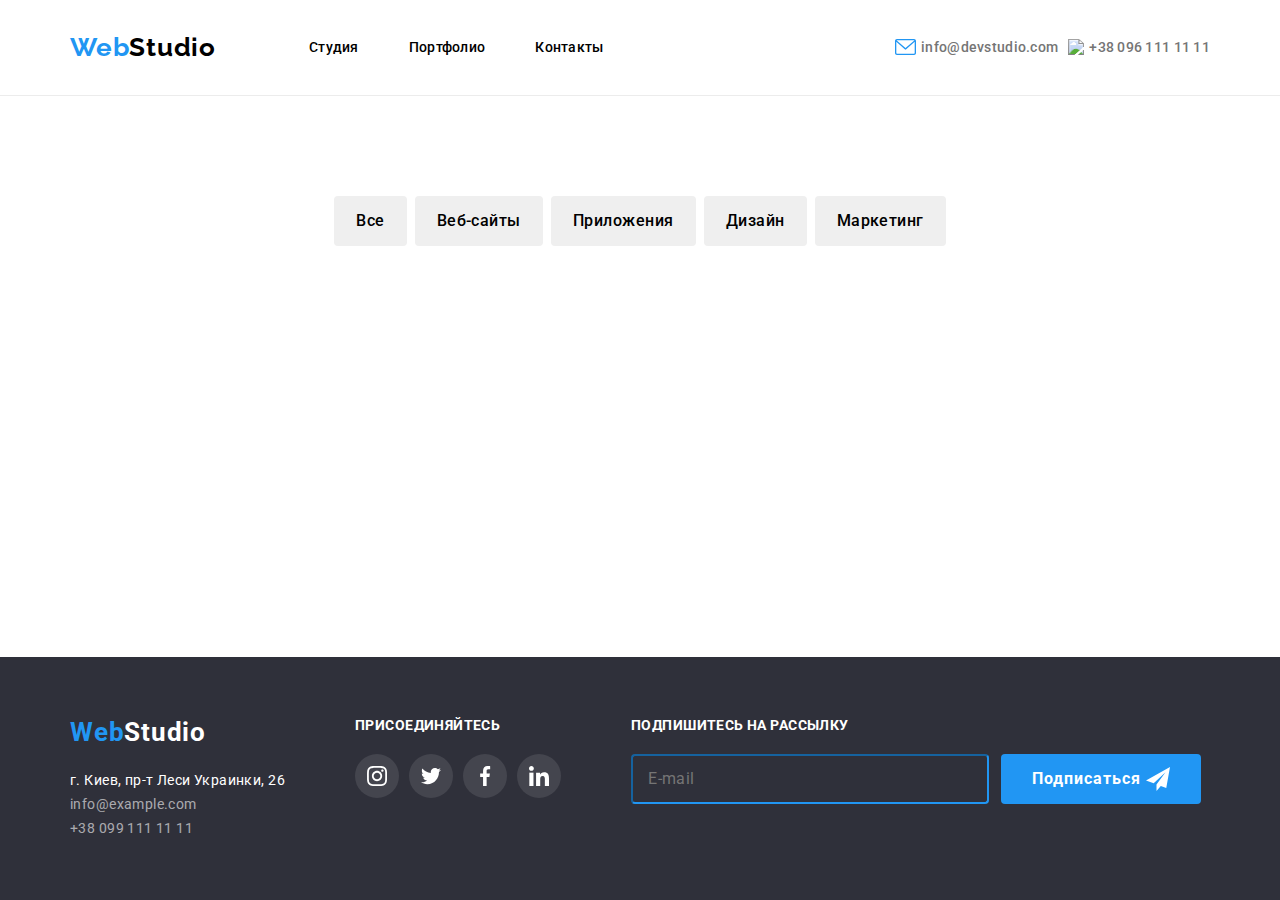
==== commit acaedfa3: "develop portfolio page" ====
--- a/portfolio.html
+++ b/portfolio.html
@@ -13,7 +13,8 @@
     <link rel="stylesheet" href="css/style.css" />
   </head>
   <body>
-    <header class="header">
+    <div class="wrapper">
+    <header class="header header-page">
       <div class="container">
         <div class="header-left">
           <a class="header-logo-link" href="https://google.com"
@@ -49,880 +50,17 @@
         </div>
       </div>
     </header>
-    <section class="buisnes">
-      <h1 class="buisnes-title">Эффективные решения для вашего бизнеса</h1>
-      <button class="btn btn-blue">Заказать услугу</button>
-    </section>
-    <div class="box">
+    <main class="main">
       <div class="container">
-        <div class="box-item">
-          <div class="box-fon">
-            <svg
-              width="70"
-              height="70"
-              viewBox="0 0 70 70"
-              fill="none"
-              xmlns="http://www.w3.org/2000/svg"
-            >
-              <path
-                d="M67.3163 48.3385L48.8468 29.7337L50.8966 19.6373C51.4256 19.8438 51.9879 19.9517 52.5556 19.9558H52.5696C55.1777 19.9866 57.3169 17.8974 57.3479 15.2893C57.3788 12.6812 55.2894 10.542 52.6813 10.5111C50.0732 10.4803 47.934 12.5695 47.9031 15.1776C47.8965 15.7357 47.9888 16.2905 48.176 16.8163L37.326 18.1405L19.6276 0.35C19.4105 0.128479 19.1141 0.00247917 18.804 0C18.4977 0.00160417 18.2044 0.123521 17.9873 0.3395L14.6786 3.6295C14.2232 4.08508 14.2232 4.82358 14.6786 5.27917L16.459 7.08517C9.56162 19.7681 11.8019 35.4741 21.9703 45.7228C22.0636 45.8121 22.1718 45.8843 22.29 45.9363C22.2165 46.3311 22.1781 46.7317 22.1756 47.1333V60.6667H8.17562C4.95562 60.6705 2.34608 63.28 2.34229 66.5V68.8333C2.34229 69.4776 2.86466 70 3.50895 70H57.1756C57.8199 70 58.3423 69.4776 58.3423 68.8333V66.5C58.3385 63.28 55.729 60.6705 52.509 60.6667H38.509V54.6688C40.7021 55.1288 42.9367 55.3633 45.1776 55.3688C50.5548 55.363 55.8464 54.0225 60.5776 51.4675L62.3673 53.2677C62.5844 53.4892 62.8808 53.6152 63.191 53.6177C63.4972 53.6161 63.7905 53.4941 64.0076 53.2782L67.3163 49.9882C67.7717 49.5326 67.7717 48.7941 67.3163 48.3385ZM50.9246 13.6348C51.8383 12.726 53.3157 12.7301 54.2244 13.6437C55.1332 14.5574 55.1291 16.0348 54.2155 16.9435C53.7781 17.3785 53.1864 17.6226 52.5695 17.6225H52.5625C51.2739 17.6158 50.2345 16.5658 50.2412 15.2771C50.2445 14.6602 50.4918 14.0699 50.9291 13.6348H50.9246ZM48.1783 21.301L46.8693 27.7445L44.298 25.158L48.1783 21.301ZM46.853 19.3282L42.653 23.5037L39.4038 20.237L46.853 19.3282ZM52.509 63C54.442 63 56.009 64.567 56.009 66.5V67.6667H4.67562V66.5C4.67562 64.567 6.2426 63 8.17562 63H52.509ZM36.1756 58.3333V60.6667H24.509V58.3333H36.1756ZM24.509 56V47.1333C24.509 44.303 27.1258 42 30.3423 42C33.5588 42 36.1756 44.303 36.1756 47.1333V56H24.509ZM38.509 52.29V47.1333C38.509 43.0162 34.8456 39.6667 30.3423 39.6667C27.4306 39.622 24.7079 41.1041 23.165 43.5738C14.2887 34.2249 12.2899 20.2875 18.1805 8.82073L58.872 49.7455C52.5886 52.9419 45.3857 53.8418 38.509 52.29ZM63.2038 50.7943L61.56 49.1412L18.7923 6.11567L17.1415 4.46133L18.7923 2.81633L36.15 20.272C36.1581 20.272 36.1628 20.2872 36.171 20.293L64.8593 49.1493L63.2038 50.7943Z"
-                fill="#212121"
-              />
-              <path
-                d="M30.3528 44.3333H30.3423C28.4093 44.3303 26.84 45.895 26.837 47.828C26.8341 49.761 28.3988 51.3303 30.3318 51.3333H30.3423C32.2753 51.3362 33.8446 49.7715 33.8475 47.8385C33.8505 45.9055 32.2858 44.3362 30.3528 44.3333ZM31.1695 48.6604C30.9498 48.8789 30.6522 49.0011 30.3423 48.9999C29.698 48.9966 29.1784 48.4716 29.1817 47.8273C29.1834 47.5188 29.307 47.2237 29.5256 47.0061C29.7428 46.7901 30.036 46.6682 30.3423 46.6666C30.9866 46.6699 31.5062 47.1949 31.5028 47.8392C31.5012 48.1477 31.3776 48.4428 31.159 48.6604H31.1695Z"
-                fill="#2196F3"
-              />
-            </svg>
-          </div>
-          <h2 class="box-title">Внимание к деталям</h2>
-          <p class="box-content">
-            Идейные соображения, а также начало повседневной работы по
-            формированию позиции.
-          </p>
-        </div>
-        <div class="box-item">
-          <div class="box-fon">
-            <svg
-              width="68"
-              height="70"
-              viewBox="0 0 68 70"
-              fill="none"
-              xmlns="http://www.w3.org/2000/svg"
-            >
-              <path
-                d="M67.4614 33.4715C67.4576 14.9819 52.4656 -0.00373771 33.9754 6.99302e-07C15.4858 0.00373911 0.500169 14.9963 0.503907 33.4859C0.507111 48.0502 9.92522 60.9413 23.7995 65.3713C23.9319 65.413 24.0697 65.4343 24.2081 65.4338C24.4719 65.4333 24.7304 65.3628 24.9573 65.2287C25.2527 65.0541 25.4732 64.7764 25.5768 64.449L34.0315 37.6521C36.3429 37.6404 38.2068 35.7568 38.1945 33.4459C38.1827 31.1345 36.2997 29.2706 33.9883 29.2824C33.3666 29.285 32.753 29.4282 32.1944 29.7011L21.0251 18.5302C20.4707 17.9951 19.5879 18.0106 19.0528 18.5644C18.5305 19.1054 18.5305 19.962 19.0528 20.503L30.2162 31.6792C29.3596 33.4277 29.8493 35.5383 31.3895 36.7303L23.3338 62.2647C7.41354 56.4002 -0.738311 38.7405 5.12618 22.8203C10.9907 6.90002 28.6503 -1.25183 44.5706 4.61266C60.4909 10.4771 68.6427 28.1374 62.7782 44.0571C59.913 51.8351 54.0261 58.1252 46.4548 61.4989L45.5842 57.3989C45.4251 56.6454 44.6844 56.1636 43.9308 56.3233C43.6931 56.3741 43.4726 56.4857 43.291 56.6475L34.8978 64.1409C34.322 64.653 34.2708 65.5347 34.7835 66.1105C34.9501 66.2974 35.1637 66.4362 35.403 66.5126L46.1188 69.9327C46.8521 70.1682 47.6377 69.765 47.8732 69.0312C47.948 68.7994 47.9603 68.5527 47.9101 68.3145L47.0545 64.2915C59.4452 59.0678 67.4902 46.918 67.4614 33.4715ZM33.9829 32.0766C34.753 32.0766 35.3779 32.7014 35.3779 33.4715C35.3779 34.2422 34.753 34.8665 33.9829 34.8665C33.2123 34.8665 32.588 34.2422 32.588 33.4715C32.588 32.7014 33.2123 32.0766 33.9829 32.0766ZM38.5774 64.5916L43.3551 60.3298L44.6737 66.543L38.5774 64.5916Z"
-                fill="#212121"
-              />
-            </svg>
-          </div>
-          <h2 class="box-title">Пунктуальность</h2>
-          <p class="box-content">
-            Задача организации, в особенности же рамки и место обучения кадров
-            влечет за собой.
-          </p>
-        </div>
-        <div class="box-item">
-          <div class="box-fon">
-            <svg
-              width="70"
-              height="54"
-              viewBox="0 0 70 54"
-              fill="none"
-              xmlns="http://www.w3.org/2000/svg"
-            >
-              <path
-                d="M3.49817 53.8865H59.4689C61.4007 53.8865 62.967 52.3201 62.967 50.3883V45.7241C62.967 43.7922 61.4007 42.2259 59.4689 42.2259H58.3028V13.1468L64.9262 6.87241C66.4635 7.63023 68.3242 7.17018 69.3302 5.78151C70.3369 4.3934 70.1957 2.48205 68.9966 1.25678C67.7975 0.031505 65.8901 -0.151261 64.4798 0.824059C63.0701 1.79995 62.569 3.64981 63.2933 5.2036L58.3028 9.93444V7.2442C58.3028 5.31235 56.7365 3.74603 54.8046 3.74603H8.16239C6.23054 3.74603 4.66422 5.31235 4.66422 7.2442V42.2259H3.49817C1.56632 42.2259 0 43.7922 0 45.7241V50.3883C0 52.3201 1.56632 53.8865 3.49817 53.8865ZM66.4652 2.57998C67.1091 2.57998 67.6312 3.10208 67.6312 3.74603C67.6312 4.38998 67.1091 4.91209 66.4652 4.91209C65.8212 4.91209 65.2991 4.38998 65.2991 3.74603C65.2991 3.10208 65.8212 2.57998 66.4652 2.57998ZM6.99634 7.2442C6.99634 6.60025 7.51844 6.07814 8.16239 6.07814H54.8046C55.4486 6.07814 55.9707 6.60025 55.9707 7.2442V12.1413L53.6386 14.3573V9.57631C53.6386 8.93236 53.1165 8.41026 52.4725 8.41026H10.4945C9.85055 8.41026 9.32845 8.93236 9.32845 9.57631V38.7277C9.32845 39.3717 9.85055 39.8938 10.4945 39.8938H52.4725C53.1165 39.8938 53.6386 39.3717 53.6386 38.7277V17.5651L55.9707 15.3554V42.2259H6.99634V7.2442ZM17.4908 22.4029C15.9131 22.3984 14.5279 23.4494 14.1083 24.9702C13.6886 26.491 14.3383 28.104 15.6951 28.909C17.0513 29.7141 18.7793 29.512 19.9129 28.4148L23.9662 30.4486C24.4371 30.6843 25.0081 30.5739 25.3583 30.1804L33.9745 20.487L42.4443 26.8337C42.8987 27.1742 43.5329 27.1378 43.9452 26.7477L51.3065 19.7748V37.5617H11.6606V10.7424H51.3065V16.5618L43.0564 24.3746L34.5154 17.9716C34.0303 17.6083 33.3476 17.6766 32.9445 18.1293L24.2099 27.9571L20.9446 26.3241C20.9685 26.1841 20.9833 26.0429 20.989 25.9011C20.989 23.9693 19.4227 22.4029 17.4908 22.4029ZM18.6569 25.9011C18.6569 26.5451 18.1348 27.0672 17.4908 27.0672C16.8469 27.0672 16.3248 26.5451 16.3248 25.9011C16.3248 25.2572 16.8469 24.735 17.4908 24.735C18.1348 24.735 18.6569 25.2572 18.6569 25.9011ZM25.6532 44.558H37.3138V45.7241C37.3138 46.368 36.7917 46.8901 36.1477 46.8901H26.8193C26.1753 46.8901 25.6532 46.368 25.6532 45.7241V44.558ZM2.33211 45.7241C2.33211 45.0801 2.85422 44.558 3.49817 44.558H23.3211V45.7241C23.3211 47.6559 24.8874 49.2222 26.8193 49.2222H36.1477C38.0796 49.2222 39.6459 47.6559 39.6459 45.7241V44.558H59.4689C60.1128 44.558 60.6349 45.0801 60.6349 45.7241V50.3883C60.6349 51.0322 60.1128 51.5543 59.4689 51.5543H3.49817C2.85422 51.5543 2.33211 51.0322 2.33211 50.3883V45.7241Z"
-                fill="#212121"
-              />
-            </svg>
-          </div>
-          <h2 class="box-title">Планирование</h2>
-          <p class="box-content">
-            Равным образом консультация с широким активом в значительной степени
-            обуславливает.
-          </p>
-        </div>
-        <div class="box-item">
-          <div class="box-fon">
-            <svg
-              width="70"
-              height="70"
-              viewBox="0 0 70 70"
-              fill="none"
-              xmlns="http://www.w3.org/2000/svg"
-            >
-              <path
-                d="M69.9432 9.89643C69.8055 9.47519 69.4416 9.1673 69.0017 9.10304L64.8227 8.49518L62.9525 4.70815C62.5606 3.91011 61.2527 3.91011 60.8607 4.70815L58.9905 8.49518L54.8114 9.10318C54.3715 9.1673 54.0076 9.47424 53.8687 9.89657C53.7322 10.3189 53.8453 10.7832 54.1638 11.0925L57.1891 14.0407L56.4751 18.2035C56.4005 18.641 56.5801 19.0831 56.9383 19.3445C57.3012 19.6083 57.7748 19.6408 58.168 19.4331L61.9061 17.4672L65.6441 19.4331C65.8145 19.5229 66.0024 19.5672 66.1879 19.5672C66.4293 19.5672 66.6709 19.4926 66.874 19.3444C67.2333 19.0831 67.4129 18.6408 67.3372 18.2033L66.6232 14.0406L69.6484 11.0923C69.9653 10.782 70.0798 10.3188 69.9432 9.89643ZM64.5556 12.7992C64.2815 13.0663 64.1554 13.4536 64.2207 13.8317L64.6384 16.2689L62.4498 15.1185C62.2795 15.0287 62.0928 14.9844 61.9061 14.9844C61.7194 14.9844 61.5339 15.0287 61.3623 15.1185L59.1736 16.2689L59.5912 13.8317C59.6566 13.4536 59.5305 13.0675 59.2564 12.7992L57.4842 11.0725L59.932 10.7166C60.3123 10.6618 60.6402 10.4227 60.8105 10.0784L61.9048 7.86175L62.9991 10.0784C63.1695 10.4225 63.4974 10.6618 63.8777 10.7166L66.3254 11.0725L64.5556 12.7992Z"
-                fill="#2196F3"
-              />
-              <path
-                d="M57.1669 44.8923H54.8335V47.2257H57.1669V44.8923Z"
-                fill="#2196F3"
-              />
-              <path
-                d="M57.1669 49.5591H54.8335V51.8925H57.1669V49.5591Z"
-                fill="#2196F3"
-              />
-              <path
-                d="M59.5004 47.2257H57.167V49.5591H59.5004V47.2257Z"
-                fill="#2196F3"
-              />
-              <path
-                d="M54.8337 47.2257H52.5002V49.5591H54.8337V47.2257Z"
-                fill="#2196F3"
-              />
-              <path
-                d="M49.0001 57.7258H46.6667V60.0592H49.0001V57.7258Z"
-                fill="#2196F3"
-              />
-              <path
-                d="M49.0001 62.3926H46.6667V64.726H49.0001V62.3926Z"
-                fill="#2196F3"
-              />
-              <path
-                d="M51.3337 60.0593H49.0002V62.3927H51.3337V60.0593Z"
-                fill="#2196F3"
-              />
-              <path
-                d="M46.6669 60.0593H44.3335V62.3927H46.6669V60.0593Z"
-                fill="#2196F3"
-              />
-              <path
-                d="M34.9999 53.0592H32.6665V55.3926H34.9999V53.0592Z"
-                fill="#2196F3"
-              />
-              <path
-                d="M34.9999 57.7258H32.6665V60.0592H34.9999V57.7258Z"
-                fill="#2196F3"
-              />
-              <path
-                d="M37.3334 55.3925H35V57.7259H37.3334V55.3925Z"
-                fill="#2196F3"
-              />
-              <path
-                d="M32.6667 55.3925H30.3333V57.7259H32.6667V55.3925Z"
-                fill="#2196F3"
-              />
-              <path
-                d="M12.8329 13.3918H10.4995V15.7253H12.8329V13.3918Z"
-                fill="#2196F3"
-              />
-              <path
-                d="M12.8329 18.0586H10.4995V20.392H12.8329V18.0586Z"
-                fill="#2196F3"
-              />
-              <path
-                d="M15.1664 15.7252H12.833V18.0586H15.1664V15.7252Z"
-                fill="#2196F3"
-              />
-              <path
-                d="M10.4997 15.7252H8.16626V18.0586H10.4997V15.7252Z"
-                fill="#2196F3"
-              />
-              <path
-                d="M54.0635 30.9739C53.4347 30.1257 52.5119 29.5797 51.4642 29.4326C50.4118 29.2833 49.3734 29.5598 48.5334 30.2026L45.7952 32.3014L45.794 32.3027L41.6428 35.4025L38.6724 34.2195C43.9691 31.843 47.6711 26.5451 47.6711 20.3943C47.6711 12.0315 40.8401 5.22742 32.4436 5.22742C24.047 5.22742 17.2161 12.0315 17.2161 20.3943C17.2161 23.4254 18.1226 26.244 19.6662 28.6158L13.6204 28.5633C13.6168 28.5633 13.6134 28.5633 13.6099 28.5633C13.5911 28.5633 13.5761 28.5726 13.5586 28.5739C13.4431 28.5785 13.3298 28.6019 13.2191 28.6416C13.1911 28.6521 13.162 28.658 13.1352 28.6707C13.1212 28.6765 13.1071 28.6776 13.0932 28.6846L6.02075 32.1765C6.01952 32.1765 6.01843 32.1765 6.01843 32.1776L1.8766 34.1693C1.83107 34.1891 1.78445 34.2159 1.73892 34.2463C0.0880191 35.3452 -0.474314 37.5037 0.429958 39.2676C0.911763 40.2057 1.73195 40.8964 2.73999 41.2125C3.12856 41.3338 3.52518 41.3934 3.91949 41.3934C4.55305 41.3934 5.18074 41.2382 5.75578 40.9314L8.79154 39.3167L13.7441 36.7594L16.7122 36.7418L4.80844 48.5884C4.80735 48.5897 4.80612 48.5897 4.80489 48.5908L1.87647 51.5074C1.18466 52.1958 0.8043 53.1092 0.8043 54.0835C0.8043 55.0566 1.18466 55.9723 1.87647 56.6619C2.587 57.3689 3.52149 57.7236 4.45598 57.7236C5.3917 57.7236 6.32495 57.3689 7.03782 56.6619L9.91251 53.7989L13.7206 50.9556L15.6912 52.918L11.8375 56.7552C11.8364 56.7564 11.8352 56.7564 11.834 56.7575L8.90556 59.6742C8.21375 60.3626 7.8334 61.276 7.8334 62.2503C7.8334 63.2233 8.21375 64.1391 8.90556 64.8287C9.6161 65.5357 10.5518 65.8903 11.4863 65.8903C12.4208 65.8903 13.3565 65.5357 14.0681 64.8287L16.9977 61.912L21.6842 57.2453C21.6854 57.2441 21.6854 57.243 21.6865 57.2418L23.8951 55.0542L23.8869 55.046C23.9008 55.0321 23.9207 55.0273 23.9347 55.0123L35.2353 42.6349L42.8281 43.7153C42.8829 43.7235 42.9377 43.7269 42.9925 43.7269C43.1338 43.7269 43.2702 43.6931 43.402 43.643C43.4406 43.629 43.4743 43.6103 43.5106 43.5917C43.5526 43.5706 43.5968 43.559 43.6366 43.5322L50.6659 38.8655C50.6916 38.848 50.7055 38.82 50.73 38.8014C50.758 38.7793 50.793 38.77 50.8186 38.7454L53.5999 36.1401C55.0471 34.7841 55.2466 32.5628 54.0635 30.9739ZM4.66024 38.8722C4.28111 39.0753 3.85058 39.116 3.43878 38.9854C3.03039 38.8583 2.69912 38.5794 2.50538 38.2026C2.15305 37.5165 2.35718 36.6811 2.97433 36.2297L5.84793 34.8472L6.53974 36.869L6.83027 37.7183L4.66024 38.8722ZM12.3102 34.8741L8.92333 36.6241L8.36456 34.9907L7.96328 33.817L12.3967 31.6282L12.3102 34.8741ZM45.3402 20.3919C45.3402 22.4009 44.8607 24.2957 44.03 25.9908L34.8832 21.8363C34.7875 20.5821 34.1366 19.4843 33.1589 18.8005L36.3614 8.16856C41.5626 9.82302 45.3402 14.6752 45.3402 20.3919ZM19.5519 20.3919C19.5519 13.316 25.3363 7.55837 32.446 7.55837C32.9991 7.55837 33.5403 7.60499 34.0759 7.67267L30.9433 18.0714C30.9014 18.0702 30.8617 18.0585 30.8185 18.0585C28.5597 18.0585 26.7222 19.8902 26.7222 22.142C26.7222 24.3936 28.5597 26.2254 30.8185 26.2254C32.3375 26.2254 33.65 25.3866 34.3582 24.1592L42.8073 27.9976C40.4564 31.1616 36.6938 33.2255 32.4459 33.2255C25.3363 33.2255 19.5519 27.4679 19.5519 20.3919ZM32.5814 22.142C32.5814 23.1068 31.7903 23.892 30.8185 23.892C29.8467 23.892 29.0556 23.1068 29.0556 22.142C29.0556 21.1771 29.8467 20.3919 30.8185 20.3919C31.7903 20.3919 32.5814 21.1771 32.5814 22.142ZM5.39183 55.0075C4.87503 55.5196 4.03843 55.5185 3.52286 55.0087C3.2743 54.7602 3.13785 54.4324 3.13785 54.0835C3.13785 53.7358 3.2743 53.408 3.52286 53.1619L5.6274 51.0653L7.48941 52.9192L5.39183 55.0075ZM12.4222 63.1744C11.9054 63.6865 11.0677 63.6878 10.552 63.1756C10.3034 62.927 10.1669 62.5993 10.1669 62.2504C10.1669 61.9027 10.3034 61.5749 10.552 61.3288L12.6579 59.2311L13.5388 60.1073L14.5211 61.085L12.4222 63.1744ZM20.0383 55.5862C20.0371 55.5873 20.036 55.5873 20.0348 55.5886L16.1742 59.4386L15.2933 58.5624L14.311 57.5847L18.168 53.7451C18.168 53.7451 18.168 53.7451 18.168 53.744C18.1692 53.7428 18.1703 53.7428 18.1715 53.7417C18.259 53.6542 18.3139 53.5492 18.3676 53.4454C18.3828 53.4151 18.4119 53.3894 18.4248 53.3579C18.461 53.2681 18.4667 53.1713 18.4808 53.0767C18.4878 53.023 18.5112 52.9729 18.5112 52.918C18.5112 52.8398 18.4831 52.764 18.4669 52.6869C18.4529 52.6169 18.4529 52.5457 18.426 52.4781C18.3817 52.3685 18.3058 52.2717 18.2265 52.1771C18.2044 52.1514 18.1962 52.1187 18.1717 52.0942C18.1717 52.0942 18.1717 52.0942 18.1705 52.0942C18.1692 52.0931 18.1692 52.0907 18.1681 52.0896L14.6529 48.5895C14.6156 48.5522 14.5677 48.537 14.5257 48.5056C14.464 48.4577 14.4045 48.4134 14.3356 48.3795C14.2691 48.3469 14.2014 48.327 14.1314 48.3083C14.0568 48.2872 13.9845 48.271 13.9063 48.2651C13.835 48.2604 13.7686 48.2674 13.6975 48.2756C13.6193 48.2849 13.5459 48.2954 13.47 48.3199C13.3964 48.3433 13.3312 48.3794 13.2635 48.4179C13.2203 48.4424 13.1714 48.4506 13.1305 48.481L9.25133 51.3767L7.28077 49.4144L12.5285 44.1946L22.0674 53.576L20.0383 55.5862ZM34.9544 40.2373C34.9207 40.2326 34.8891 40.2455 34.8553 40.2431C34.7701 40.2385 34.6885 40.2444 34.6034 40.2583C34.5369 40.2699 34.4739 40.2828 34.4108 40.3049C34.3362 40.3306 34.2685 40.3656 34.1996 40.4076C34.1343 40.4473 34.0748 40.4892 34.0176 40.5417C33.9896 40.5662 33.9558 40.578 33.9301 40.6059L23.6527 51.8621L14.185 42.5507L20.3825 36.386C20.8387 35.931 20.841 35.1924 20.386 34.7351C20.1562 34.5052 19.854 34.392 19.5519 34.3933V34.3922L14.6984 34.4213L14.7591 30.905L21.5492 30.9633C24.3166 33.7937 28.176 35.5589 32.446 35.5589C33.4027 35.5589 34.3361 35.4598 35.2448 35.2906C35.3323 35.3606 35.4186 35.4318 35.5284 35.4761L40.7995 37.5761L41.1331 39.2351L41.5228 41.1717L34.9544 40.2373ZM43.7944 40.6269L43.1096 37.219L46.2736 34.8565L47.102 35.9554L48.3445 37.6051L43.7944 40.6269ZM52.0055 34.4341L50.1726 36.1515L48.1356 33.4471L49.9544 32.053C50.2938 31.7917 50.7221 31.6855 51.1421 31.7403C51.5644 31.7998 51.9378 32.0203 52.1921 32.3621C52.6658 33.0003 52.5853 33.8905 52.0055 34.4341Z"
-                fill="#212121"
-              />
-              <path
-                d="M29.7547 40.5651L25.0669 35.8984C24.6131 35.4447 23.8757 35.4447 23.4207 35.8984L18.7341 40.5651C18.5148 40.7857 18.3911 41.0819 18.3911 41.3923C18.3911 41.7026 18.5136 42.0002 18.7341 42.2195L23.4207 46.8861C23.6482 47.1124 23.9469 47.2256 24.2444 47.2256C24.5419 47.2256 24.8405 47.1124 25.0669 46.8861L29.7547 42.2195C29.974 42.0002 30.0988 41.7026 30.0988 41.3923C30.0988 41.0819 29.9751 40.7844 29.7547 40.5651ZM24.2444 44.4129L21.211 41.3923L24.2444 38.3717L27.2789 41.3923L24.2444 44.4129Z"
-                fill="#212121"
-              />
-              <path
-                d="M37.5467 11.0923L36.9832 13.358C37.1383 13.3966 40.7843 14.3462 40.7843 18.0586H43.1177C43.1175 13.6461 39.4741 11.5718 37.5467 11.0923Z"
-                fill="#212121"
-              />
-              <path
-                d="M43.1178 20.392H40.7844V22.7254H43.1178V20.392Z"
-                fill="#212121"
-              />
-            </svg>
-          </div>
-          <h2 class="box-title">Современные технологии</h2>
-          <p class="box-content">
-            Значимость этих проблем настолько очевидна, что реализация плановых
-            заданий.
-          </p>
-        </div>
+      <div class="button-filter">
+        <button class="btn btn-gray">Все</button>
+        <button class="btn btn-gray">Веб-сайты</button>
+        <button class="btn btn-gray">Приложения</button>
+        <button class="btn btn-gray">Дизайн</button>
+        <button class="btn btn-gray">Маркетинг</button>
       </div>
     </div>
-    <section class="study">
-      <div class="container">
-        <h2 class="study-title">Чем мы занимаемся</h2>
-        <div class="study-block">
-          <div class="study-item">
-            <img src="img/study-1.png" alt="" />
-            <div class="study-tekst">
-              <p>Десктопные приложения</p>
-            </div>
-          </div>
-          <div class="study-item">
-            <img src="img/study-2.png" alt="" />
-            <div class="study-tekst">
-              <p>Мобильные приложения</p>
-            </div>
-          </div>
-          <div class="study-item">
-            <img src="img/study-3.png" alt="" />
-            <div class="study-tekst">
-              <p>Дизайнерские решения</p>
-            </div>
-          </div>
-        </div>
-      </div>
-    </section>
-    <section class="command">
-      <div class="container">
-        <h3 class="command-subtitle">Наша команда</h3>
-        <div class="command-block">
-          <div class="command-item">
-            <div class="command-top"><img src="img/command-1.png" /></div>
-            <div class="command-bottom">
-              <h3 class="command-title">Игорь Демьяненко</h3>
-              <h4 class="command-text">Product Designer</h4>
-              <div class="command-social">
-                <a class="command-link" href="#"
-                  ><svg
-                    width="20"
-                    height="20"
-                    viewBox="0 0 20 20"
-                    fill="#AFB1B8"
-                    xmlns="http://www.w3.org/2000/svg"
-                  >
-                    <g clip-path="url(#clip0_1_7558)">
-                      <path
-                        d="M19.9804 5.88005C19.9336 4.81738 19.7617 4.0868 19.5156 3.45374C19.2616 2.78176 18.8709 2.18014 18.359 1.68002C17.8589 1.1721 17.2533 0.777435 16.5891 0.527447C15.9524 0.281274 15.2256 0.109427 14.163 0.0625732C13.0924 0.0117516 12.7525 0 10.0371 0C7.32173 0 6.98185 0.0117516 5.91521 0.0586052C4.85253 0.105459 4.12195 0.277459 3.48904 0.523479C2.81692 0.777435 2.2153 1.16814 1.71517 1.68002C1.20726 2.18014 0.812743 2.78573 0.562603 3.44992C0.31643 4.0868 0.144583 4.81341 0.0977294 5.87609C0.0469078 6.9467 0.0351562 7.28658 0.0351562 10.002C0.0351562 12.7173 0.0469078 13.0572 0.0937614 14.1239C0.140615 15.1865 0.312615 15.9171 0.558787 16.5502C0.812743 17.2221 1.20726 17.8238 1.71517 18.3239C2.2153 18.8318 2.82088 19.2265 3.48508 19.4765C4.12195 19.7226 4.84856 19.8945 5.91139 19.9413C6.97788 19.9883 7.31791 19.9999 10.0333 19.9999C12.7487 19.9999 13.0885 19.9883 14.1552 19.9413C15.2179 19.8945 15.9484 19.7226 16.5813 19.4765C17.9254 18.9568 18.9881 17.8941 19.5078 16.5502C19.7538 15.9133 19.9258 15.1865 19.9727 14.1239C20.0195 13.0572 20.0313 12.7173 20.0313 10.002C20.0313 7.28658 20.0273 6.9467 19.9804 5.88005ZM18.1794 14.0457C18.1364 15.0225 17.9723 15.5499 17.8356 15.9015C17.4995 16.7728 16.808 17.4643 15.9367 17.8004C15.5851 17.9372 15.0538 18.1012 14.0809 18.1441C13.026 18.1911 12.7096 18.2027 10.0411 18.2027C7.37255 18.2027 7.05221 18.1911 6.00113 18.1441C5.02438 18.1012 4.49693 17.9372 4.1453 17.8004C3.71171 17.6402 3.31704 17.3862 2.9967 17.0541C2.6646 16.7298 2.41065 16.3391 2.2504 15.9055C2.11365 15.5539 1.94959 15.0225 1.90671 14.0497C1.8597 12.9948 1.8481 12.6783 1.8481 10.0097C1.8481 7.34122 1.8597 7.02087 1.90671 5.96995C1.94959 4.99319 2.11365 4.46575 2.2504 4.11412C2.41065 3.68038 2.6646 3.28586 3.00067 2.96536C3.32483 2.63327 3.71553 2.37931 4.14927 2.21921C4.5009 2.08247 5.03231 1.9184 6.0051 1.87537C7.05999 1.82851 7.37652 1.81676 10.0449 1.81676C12.7174 1.81676 13.0337 1.82851 14.0848 1.87537C15.0616 1.9184 15.589 2.08247 15.9407 2.21921C16.3742 2.37931 16.7689 2.63327 17.0893 2.96536C17.4213 3.28967 17.6753 3.68038 17.8356 4.11412C17.9723 4.46575 18.1364 4.99701 18.1794 5.96995C18.2263 7.02484 18.238 7.34122 18.238 10.0097C18.238 12.6783 18.2263 12.9908 18.1794 14.0457Z"
-                      />
-                      <path
-                        d="M10.0371 4.8642C7.20074 4.8642 4.89941 7.16537 4.89941 10.0019C4.89941 12.8385 7.20074 15.1396 10.0371 15.1396C12.8737 15.1396 15.1749 12.8385 15.1749 10.0019C15.1749 7.16537 12.8737 4.8642 10.0371 4.8642ZM10.0371 13.3346C8.19702 13.3346 6.70442 11.8422 6.70442 10.0019C6.70442 8.16165 8.19702 6.66921 10.0371 6.66921C11.8774 6.66921 13.3698 8.16165 13.3698 10.0019C13.3698 11.8422 11.8774 13.3346 10.0371 13.3346Z"
-                      />
-                      <path
-                        d="M16.5775 4.6611C16.5775 5.32346 16.0404 5.86052 15.3779 5.86052C14.7155 5.86052 14.1785 5.32346 14.1785 4.6611C14.1785 3.99858 14.7155 3.46167 15.3779 3.46167C16.0404 3.46167 16.5775 3.99858 16.5775 4.6611Z"
-                      />
-                    </g>
-                    <defs>
-                      <clipPath id="clip0_1_7558">
-                        <rect width="20" height="20" fill="white" />
-                      </clipPath>
-                    </defs>
-                  </svg>
-                </a>
-                <a class="command-link" href="#">
-                  <svg
-                    width="20"
-                    height="20"
-                    viewBox="0 0 20 20"
-                    fill="#AFB1B8"
-                    xmlns="http://www.w3.org/2000/svg"
-                  >
-                    <g clip-path="url(#clip0_1_7524)">
-                      <path
-                        d="M20 3.79875C19.2563 4.125 18.4637 4.34125 17.6375 4.44625C18.4875 3.93875 19.1363 3.14125 19.4412 2.18C18.6488 2.6525 17.7738 2.98625 16.8412 3.1725C16.0887 2.37125 15.0162 1.875 13.8462 1.875C11.5763 1.875 9.74875 3.7175 9.74875 5.97625C9.74875 6.30125 9.77625 6.61375 9.84375 6.91125C6.435 6.745 3.41875 5.11125 1.3925 2.6225C1.03875 3.23625 0.83125 3.93875 0.83125 4.695C0.83125 6.115 1.5625 7.37375 2.6525 8.1025C1.99375 8.09 1.3475 7.89875 0.8 7.5975C0.8 7.61 0.8 7.62625 0.8 7.6425C0.8 9.635 2.22125 11.29 4.085 11.6712C3.75125 11.7625 3.3875 11.8062 3.01 11.8062C2.7475 11.8062 2.4825 11.7913 2.23375 11.7362C2.765 13.36 4.2725 14.5538 6.065 14.5925C4.67 15.6838 2.89875 16.3412 0.98125 16.3412C0.645 16.3412 0.3225 16.3263 0 16.285C1.81625 17.4563 3.96875 18.125 6.29 18.125C13.835 18.125 17.96 11.875 17.96 6.4575C17.96 6.27625 17.9538 6.10125 17.945 5.9275C18.7588 5.35 19.4425 4.62875 20 3.79875Z"
-                      />
-                    </g>
-                    <defs>
-                      <clipPath id="clip0_1_7524">
-                        <rect width="20" height="20" fill="white" />
-                      </clipPath>
-                    </defs>
-                  </svg>
-                </a>
-                <a class="command-link" href="#">
-                  <svg
-                    width="20"
-                    height="20"
-                    viewBox="0 0 20 20"
-                    fill="#AFB1B8"
-                    xmlns="http://www.w3.org/2000/svg"
-                  >
-                    <g clip-path="url(#clip0_1_7520)">
-                      <path
-                        d="M13.3309 3.32083H15.1567V0.140833C14.8417 0.0975 13.7584 0 12.4967 0C9.86422 0 8.06088 1.65583 8.06088 4.69917V7.5H5.15588V11.055H8.06088V20H11.6226V11.0558H14.4101L14.8526 7.50083H11.6217V5.05167C11.6226 4.02417 11.8992 3.32083 13.3309 3.32083Z"
-                      />
-                    </g>
-                    <defs>
-                      <clipPath id="clip0_1_7520">
-                        <rect width="20" height="20" fill="white" />
-                      </clipPath>
-                    </defs>
-                  </svg>
-                </a>
-                <a class="command-link" href="#">
-                  <svg
-                    width="20"
-                    height="20"
-                    viewBox="0 0 20 20"
-                    fill="#AFB1B8"
-                    xmlns="http://www.w3.org/2000/svg"
-                  >
-                    <g clip-path="url(#clip0_1_7514)">
-                      <path
-                        d="M19.9951 20V19.9992H20.0001V12.6642C20.0001 9.07587 19.2276 6.31171 15.0326 6.31171C13.0159 6.31171 11.6626 7.41837 11.1101 8.46754H11.0517V6.64671H7.07422V19.9992H11.2159V13.3875C11.2159 11.6467 11.5459 9.96337 13.7017 9.96337C15.8259 9.96337 15.8576 11.95 15.8576 13.4992V20H19.9951Z"
-                      />
-                      <path
-                        d="M0.329956 6.64746H4.47662V20H0.329956V6.64746Z"
-                      />
-                      <path
-                        d="M2.40167 0C1.07583 0 0 1.07583 0 2.40167C0 3.7275 1.07583 4.82583 2.40167 4.82583C3.7275 4.82583 4.80333 3.7275 4.80333 2.40167C4.8025 1.07583 3.726fi67 0 2.40167 0V0Z"
-                      />
-                    </g>
-                    <defs>
-                      <clipPath id="clip0_1_7514">
-                        <rect width="20" height="20" fill="white" />
-                      </clipPath>
-                    </defs>
-                  </svg>
-                </a>
-              </div>
-            </div>
-          </div>
-          <div class="command-item">
-            <div class="command-top"><img src="img/command-2.jpg" /></div>
-            <div class="command-bottom">
-              <h3 class="command-title">Ольга Репина</h3>
-              <h4 class="command-text">Frontend Developer</h4>
-              <div class="command-social">
-                <a class="command-link" href="#"
-                  ><svg
-                    width="20"
-                    height="20"
-                    viewBox="0 0 20 20"
-                    fill="#AFB1B8"
-                    xmlns="http://www.w3.org/2000/svg"
-                  >
-                    <g clip-path="url(#clip0_1_7558)">
-                      <path
-                        d="M19.9804 5.88005C19.9336 4.81738 19.7617 4.0868 19.5156 3.45374C19.2616 2.78176 18.8709 2.18014 18.359 1.68002C17.8589 1.1721 17.2533 0.777435 16.5891 0.527447C15.9524 0.281274 15.2256 0.109427 14.163 0.0625732C13.0924 0.0117516 12.7525 0 10.0371 0C7.32173 0 6.98185 0.0117516 5.91521 0.0586052C4.85253 0.105459 4.12195 0.277459 3.48904 0.523479C2.81692 0.777435 2.2153 1.16814 1.71517 1.68002C1.20726 2.18014 0.812743 2.78573 0.562603 3.44992C0.31643 4.0868 0.144583 4.81341 0.0977294 5.87609C0.0469078 6.9467 0.0351562 7.28658 0.0351562 10.002C0.0351562 12.7173 0.0469078 13.0572 0.0937614 14.1239C0.140615 15.1865 0.312615 15.9171 0.558787 16.5502C0.812743 17.2221 1.20726 17.8238 1.71517 18.3239C2.2153 18.8318 2.82088 19.2265 3.48508 19.4765C4.12195 19.7226 4.84856 19.8945 5.91139 19.9413C6.97788 19.9883 7.31791 19.9999 10.0333 19.9999C12.7487 19.9999 13.0885 19.9883 14.1552 19.9413C15.2179 19.8945 15.9484 19.7226 16.5813 19.4765C17.9254 18.9568 18.9881 17.8941 19.5078 16.5502C19.7538 15.9133 19.9258 15.1865 19.9727 14.1239C20.0195 13.0572 20.0313 12.7173 20.0313 10.002C20.0313 7.28658 20.0273 6.9467 19.9804 5.88005ZM18.1794 14.0457C18.1364 15.0225 17.9723 15.5499 17.8356 15.9015C17.4995 16.7728 16.808 17.4643 15.9367 17.8004C15.5851 17.9372 15.0538 18.1012 14.0809 18.1441C13.026 18.1911 12.7096 18.2027 10.0411 18.2027C7.37255 18.2027 7.05221 18.1911 6.00113 18.1441C5.02438 18.1012 4.49693 17.9372 4.1453 17.8004C3.71171 17.6402 3.31704 17.3862 2.9967 17.0541C2.6646 16.7298 2.41065 16.3391 2.2504 15.9055C2.11365 15.5539 1.94959 15.0225 1.90671 14.0497C1.8597 12.9948 1.8481 12.6783 1.8481 10.0097C1.8481 7.34122 1.8597 7.02087 1.90671 5.96995C1.94959 4.99319 2.11365 4.46575 2.2504 4.11412C2.41065 3.68038 2.6646 3.28586 3.00067 2.96536C3.32483 2.63327 3.71553 2.37931 4.14927 2.21921C4.5009 2.08247 5.03231 1.9184 6.0051 1.87537C7.05999 1.82851 7.37652 1.81676 10.0449 1.81676C12.7174 1.81676 13.0337 1.82851 14.0848 1.87537C15.0616 1.9184 15.589 2.08247 15.9407 2.21921C16.3742 2.37931 16.7689 2.63327 17.0893 2.96536C17.4213 3.28967 17.6753 3.68038 17.8356 4.11412C17.9723 4.46575 18.1364 4.99701 18.1794 5.96995C18.2263 7.02484 18.238 7.34122 18.238 10.0097C18.238 12.6783 18.2263 12.9908 18.1794 14.0457Z"
-                      />
-                      <path
-                        d="M10.0371 4.8642C7.20074 4.8642 4.89941 7.16537 4.89941 10.0019C4.89941 12.8385 7.20074 15.1396 10.0371 15.1396C12.8737 15.1396 15.1749 12.8385 15.1749 10.0019C15.1749 7.16537 12.8737 4.8642 10.0371 4.8642ZM10.0371 13.3346C8.19702 13.3346 6.70442 11.8422 6.70442 10.0019C6.70442 8.16165 8.19702 6.66921 10.0371 6.66921C11.8774 6.66921 13.3698 8.16165 13.3698 10.0019C13.3698 11.8422 11.8774 13.3346 10.0371 13.3346Z"
-                      />
-                      <path
-                        d="M16.5775 4.6611C16.5775 5.32346 16.0404 5.86052 15.3779 5.86052C14.7155 5.86052 14.1785 5.32346 14.1785 4.6611C14.1785 3.99858 14.7155 3.46167 15.3779 3.46167C16.0404 3.46167 16.5775 3.99858 16.5775 4.6611Z"
-                      />
-                    </g>
-                    <defs>
-                      <clipPath id="clip0_1_7558">
-                        <rect width="20" height="20" fill="white" />
-                      </clipPath>
-                    </defs>
-                  </svg>
-                </a>
-                <a class="command-link" href="#">
-                  <svg
-                    width="20"
-                    height="20"
-                    viewBox="0 0 20 20"
-                    fill="#AFB1B8"
-                    xmlns="http://www.w3.org/2000/svg"
-                  >
-                    <g clip-path="url(#clip0_1_7524)">
-                      <path
-                        d="M20 3.79875C19.2563 4.125 18.4637 4.34125 17.6375 4.44625C18.4875 3.93875 19.1363 3.14125 19.4412 2.18C18.6488 2.6525 17.7738 2.98625 16.8412 3.1725C16.0887 2.37125 15.0162 1.875 13.8462 1.875C11.5763 1.875 9.74875 3.7175 9.74875 5.97625C9.74875 6.30125 9.77625 6.61375 9.84375 6.91125C6.435 6.745 3.41875 5.11125 1.3925 2.6225C1.03875 3.23625 0.83125 3.93875 0.83125 4.695C0.83125 6.115 1.5625 7.37375 2.6525 8.1025C1.99375 8.09 1.3475 7.89875 0.8 7.5975C0.8 7.61 0.8 7.62625 0.8 7.6425C0.8 9.635 2.22125 11.29 4.085 11.6712C3.75125 11.7625 3.3875 11.8062 3.01 11.8062C2.7475 11.8062 2.4825 11.7913 2.23375 11.7362C2.765 13.36 4.2725 14.5538 6.065 14.5925C4.67 15.6838 2.89875 16.3412 0.98125 16.3412C0.645 16.3412 0.3225 16.3263 0 16.285C1.81625 17.4563 3.96875 18.125 6.29 18.125C13.835 18.125 17.96 11.875 17.96 6.4575C17.96 6.27625 17.9538 6.10125 17.945 5.9275C18.7588 5.35 19.4425 4.62875 20 3.79875Z"
-                      />
-                    </g>
-                    <defs>
-                      <clipPath id="clip0_1_7524">
-                        <rect width="20" height="20" fill="white" />
-                      </clipPath>
-                    </defs>
-                  </svg>
-                </a>
-                <a class="command-link" href="#">
-                  <svg
-                    width="20"
-                    height="20"
-                    viewBox="0 0 20 20"
-                    fill="#AFB1B8"
-                    xmlns="http://www.w3.org/2000/svg"
-                  >
-                    <g clip-path="url(#clip0_1_7520)">
-                      <path
-                        d="M13.3309 3.32083H15.1567V0.140833C14.8417 0.0975 13.7584 0 12.4967 0C9.86422 0 8.06088 1.65583 8.06088 4.69917V7.5H5.15588V11.055H8.06088V20H11.6226V11.0558H14.4101L14.8526 7.50083H11.6217V5.05167C11.6226 4.02417 11.8992 3.32083 13.3309 3.32083Z"
-                      />
-                    </g>
-                    <defs>
-                      <clipPath id="clip0_1_7520">
-                        <rect width="20" height="20" fill="white" />
-                      </clipPath>
-                    </defs>
-                  </svg>
-                </a>
-                <a class="command-link" href="#">
-                  <svg
-                    width="20"
-                    height="20"
-                    viewBox="0 0 20 20"
-                    fill="#AFB1B8"
-                    xmlns="http://www.w3.org/2000/svg"
-                  >
-                    <g clip-path="url(#clip0_1_7514)">
-                      <path
-                        d="M19.9951 20V19.9992H20.0001V12.6642C20.0001 9.07587 19.2276 6.31171 15.0326 6.31171C13.0159 6.31171 11.6626 7.41837 11.1101 8.46754H11.0517V6.64671H7.07422V19.9992H11.2159V13.3875C11.2159 11.6467 11.5459 9.96337 13.7017 9.96337C15.8259 9.96337 15.8576 11.95 15.8576 13.4992V20H19.9951Z"
-                      />
-                      <path
-                        d="M0.329956 6.64746H4.47662V20H0.329956V6.64746Z"
-                      />
-                      <path
-                        d="M2.40167 0C1.07583 0 0 1.07583 0 2.40167C0 3.7275 1.07583 4.82583 2.40167 4.82583C3.7275 4.82583 4.80333 3.7275 4.80333 2.40167C4.8025 1.07583 3.726fi67 0 2.40167 0V0Z"
-                      />
-                    </g>
-                    <defs>
-                      <clipPath id="clip0_1_7514">
-                        <rect width="20" height="20" fill="white" />
-                      </clipPath>
-                    </defs>
-                  </svg>
-                </a>
-              </div>
-            </div>
-          </div>
-          <div class="command-item">
-            <div class="command-top"><img src="img/command-3.jpg" /></div>
-            <div class="command-bottom">
-              <h3 class="command-title">Николай Тарасов</h3>
-              <h4 class="command-text">Marketing</h4>
-              <div class="command-social">
-                <a class="command-link" href="#"
-                  ><svg
-                    width="20"
-                    height="20"
-                    viewBox="0 0 20 20"
-                    fill="#AFB1B8"
-                    xmlns="http://www.w3.org/2000/svg"
-                  >
-                    <g clip-path="url(#clip0_1_7558)">
-                      <path
-                        d="M19.9804 5.88005C19.9336 4.81738 19.7617 4.0868 19.5156 3.45374C19.2616 2.78176 18.8709 2.18014 18.359 1.68002C17.8589 1.1721 17.2533 0.777435 16.5891 0.527447C15.9524 0.281274 15.2256 0.109427 14.163 0.0625732C13.0924 0.0117516 12.7525 0 10.0371 0C7.32173 0 6.98185 0.0117516 5.91521 0.0586052C4.85253 0.105459 4.12195 0.277459 3.48904 0.523479C2.81692 0.777435 2.2153 1.16814 1.71517 1.68002C1.20726 2.18014 0.812743 2.78573 0.562603 3.44992C0.31643 4.0868 0.144583 4.81341 0.0977294 5.87609C0.0469078 6.9467 0.0351562 7.28658 0.0351562 10.002C0.0351562 12.7173 0.0469078 13.0572 0.0937614 14.1239C0.140615 15.1865 0.312615 15.9171 0.558787 16.5502C0.812743 17.2221 1.20726 17.8238 1.71517 18.3239C2.2153 18.8318 2.82088 19.2265 3.48508 19.4765C4.12195 19.7226 4.84856 19.8945 5.91139 19.9413C6.97788 19.9883 7.31791 19.9999 10.0333 19.9999C12.7487 19.9999 13.0885 19.9883 14.1552 19.9413C15.2179 19.8945 15.9484 19.7226 16.5813 19.4765C17.9254 18.9568 18.9881 17.8941 19.5078 16.5502C19.7538 15.9133 19.9258 15.1865 19.9727 14.1239C20.0195 13.0572 20.0313 12.7173 20.0313 10.002C20.0313 7.28658 20.0273 6.9467 19.9804 5.88005ZM18.1794 14.0457C18.1364 15.0225 17.9723 15.5499 17.8356 15.9015C17.4995 16.7728 16.808 17.4643 15.9367 17.8004C15.5851 17.9372 15.0538 18.1012 14.0809 18.1441C13.026 18.1911 12.7096 18.2027 10.0411 18.2027C7.37255 18.2027 7.05221 18.1911 6.00113 18.1441C5.02438 18.1012 4.49693 17.9372 4.1453 17.8004C3.71171 17.6402 3.31704 17.3862 2.9967 17.0541C2.6646 16.7298 2.41065 16.3391 2.2504 15.9055C2.11365 15.5539 1.94959 15.0225 1.90671 14.0497C1.8597 12.9948 1.8481 12.6783 1.8481 10.0097C1.8481 7.34122 1.8597 7.02087 1.90671 5.96995C1.94959 4.99319 2.11365 4.46575 2.2504 4.11412C2.41065 3.68038 2.6646 3.28586 3.00067 2.96536C3.32483 2.63327 3.71553 2.37931 4.14927 2.21921C4.5009 2.08247 5.03231 1.9184 6.0051 1.87537C7.05999 1.82851 7.37652 1.81676 10.0449 1.81676C12.7174 1.81676 13.0337 1.82851 14.0848 1.87537C15.0616 1.9184 15.589 2.08247 15.9407 2.21921C16.3742 2.37931 16.7689 2.63327 17.0893 2.96536C17.4213 3.28967 17.6753 3.68038 17.8356 4.11412C17.9723 4.46575 18.1364 4.99701 18.1794 5.96995C18.2263 7.02484 18.238 7.34122 18.238 10.0097C18.238 12.6783 18.2263 12.9908 18.1794 14.0457Z"
-                      />
-                      <path
-                        d="M10.0371 4.8642C7.20074 4.8642 4.89941 7.16537 4.89941 10.0019C4.89941 12.8385 7.20074 15.1396 10.0371 15.1396C12.8737 15.1396 15.1749 12.8385 15.1749 10.0019C15.1749 7.16537 12.8737 4.8642 10.0371 4.8642ZM10.0371 13.3346C8.19702 13.3346 6.70442 11.8422 6.70442 10.0019C6.70442 8.16165 8.19702 6.66921 10.0371 6.66921C11.8774 6.66921 13.3698 8.16165 13.3698 10.0019C13.3698 11.8422 11.8774 13.3346 10.0371 13.3346Z"
-                      />
-                      <path
-                        d="M16.5775 4.6611C16.5775 5.32346 16.0404 5.86052 15.3779 5.86052C14.7155 5.86052 14.1785 5.32346 14.1785 4.6611C14.1785 3.99858 14.7155 3.46167 15.3779 3.46167C16.0404 3.46167 16.5775 3.99858 16.5775 4.6611Z"
-                      />
-                    </g>
-                    <defs>
-                      <clipPath id="clip0_1_7558">
-                        <rect width="20" height="20" fill="white" />
-                      </clipPath>
-                    </defs>
-                  </svg>
-                </a>
-                <a class="command-link" href="#">
-                  <svg
-                    width="20"
-                    height="20"
-                    viewBox="0 0 20 20"
-                    fill="#AFB1B8"
-                    xmlns="http://www.w3.org/2000/svg"
-                  >
-                    <g clip-path="url(#clip0_1_7524)">
-                      <path
-                        d="M20 3.79875C19.2563 4.125 18.4637 4.34125 17.6375 4.44625C18.4875 3.93875 19.1363 3.14125 19.4412 2.18C18.6488 2.6525 17.7738 2.98625 16.8412 3.1725C16.0887 2.37125 15.0162 1.875 13.8462 1.875C11.5763 1.875 9.74875 3.7175 9.74875 5.97625C9.74875 6.30125 9.77625 6.61375 9.84375 6.91125C6.435 6.745 3.41875 5.11125 1.3925 2.6225C1.03875 3.23625 0.83125 3.93875 0.83125 4.695C0.83125 6.115 1.5625 7.37375 2.6525 8.1025C1.99375 8.09 1.3475 7.89875 0.8 7.5975C0.8 7.61 0.8 7.62625 0.8 7.6425C0.8 9.635 2.22125 11.29 4.085 11.6712C3.75125 11.7625 3.3875 11.8062 3.01 11.8062C2.7475 11.8062 2.4825 11.7913 2.23375 11.7362C2.765 13.36 4.2725 14.5538 6.065 14.5925C4.67 15.6838 2.89875 16.3412 0.98125 16.3412C0.645 16.3412 0.3225 16.3263 0 16.285C1.81625 17.4563 3.96875 18.125 6.29 18.125C13.835 18.125 17.96 11.875 17.96 6.4575C17.96 6.27625 17.9538 6.10125 17.945 5.9275C18.7588 5.35 19.4425 4.62875 20 3.79875Z"
-                      />
-                    </g>
-                    <defs>
-                      <clipPath id="clip0_1_7524">
-                        <rect width="20" height="20" fill="white" />
-                      </clipPath>
-                    </defs>
-                  </svg>
-                </a>
-                <a class="command-link" href="#">
-                  <svg
-                    width="20"
-                    height="20"
-                    viewBox="0 0 20 20"
-                    fill="#AFB1B8"
-                    xmlns="http://www.w3.org/2000/svg"
-                  >
-                    <g clip-path="url(#clip0_1_7520)">
-                      <path
-                        d="M13.3309 3.32083H15.1567V0.140833C14.8417 0.0975 13.7584 0 12.4967 0C9.86422 0 8.06088 1.65583 8.06088 4.69917V7.5H5.15588V11.055H8.06088V20H11.6226V11.0558H14.4101L14.8526 7.50083H11.6217V5.05167C11.6226 4.02417 11.8992 3.32083 13.3309 3.32083Z"
-                      />
-                    </g>
-                    <defs>
-                      <clipPath id="clip0_1_7520">
-                        <rect width="20" height="20" fill="white" />
-                      </clipPath>
-                    </defs>
-                  </svg>
-                </a>
-                <a class="command-link" href="#">
-                  <svg
-                    width="20"
-                    height="20"
-                    viewBox="0 0 20 20"
-                    fill="#AFB1B8"
-                    xmlns="http://www.w3.org/2000/svg"
-                  >
-                    <g clip-path="url(#clip0_1_7514)">
-                      <path
-                        d="M19.9951 20V19.9992H20.0001V12.6642C20.0001 9.07587 19.2276 6.31171 15.0326 6.31171C13.0159 6.31171 11.6626 7.41837 11.1101 8.46754H11.0517V6.64671H7.07422V19.9992H11.2159V13.3875C11.2159 11.6467 11.5459 9.96337 13.7017 9.96337C15.8259 9.96337 15.8576 11.95 15.8576 13.4992V20H19.9951Z"
-                      />
-                      <path
-                        d="M0.329956 6.64746H4.47662V20H0.329956V6.64746Z"
-                      />
-                      <path
-                        d="M2.40167 0C1.07583 0 0 1.07583 0 2.40167C0 3.7275 1.07583 4.82583 2.40167 4.82583C3.7275 4.82583 4.80333 3.7275 4.80333 2.40167C4.8025 1.07583 3.726fi67 0 2.40167 0V0Z"
-                      />
-                    </g>
-                    <defs>
-                      <clipPath id="clip0_1_7514">
-                        <rect width="20" height="20" fill="white" />
-                      </clipPath>
-                    </defs>
-                  </svg>
-                </a>
-              </div>
-            </div>
-          </div>
-          <div class="command-item">
-            <div class="command-top"><img src="img/command-4.jpg." /></div>
-            <div class="command-bottom">
-              <h3 class="command-title">Михаил Ермаков</h3>
-              <h4 class="command-text">UI Designer</h4>
-              <div class="command-social">
-                <a class="command-link" href="#"
-                  ><svg
-                    width="20"
-                    height="20"
-                    viewBox="0 0 20 20"
-                    fill="#AFB1B8"
-                    xmlns="http://www.w3.org/2000/svg"
-                  >
-                    <g clip-path="url(#clip0_1_7558)">
-                      <path
-                        d="M19.9804 5.88005C19.9336 4.81738 19.7617 4.0868 19.5156 3.45374C19.2616 2.78176 18.8709 2.18014 18.359 1.68002C17.8589 1.1721 17.2533 0.777435 16.5891 0.527447C15.9524 0.281274 15.2256 0.109427 14.163 0.0625732C13.0924 0.0117516 12.7525 0 10.0371 0C7.32173 0 6.98185 0.0117516 5.91521 0.0586052C4.85253 0.105459 4.12195 0.277459 3.48904 0.523479C2.81692 0.777435 2.2153 1.16814 1.71517 1.68002C1.20726 2.18014 0.812743 2.78573 0.562603 3.44992C0.31643 4.0868 0.144583 4.81341 0.0977294 5.87609C0.0469078 6.9467 0.0351562 7.28658 0.0351562 10.002C0.0351562 12.7173 0.0469078 13.0572 0.0937614 14.1239C0.140615 15.1865 0.312615 15.9171 0.558787 16.5502C0.812743 17.2221 1.20726 17.8238 1.71517 18.3239C2.2153 18.8318 2.82088 19.2265 3.48508 19.4765C4.12195 19.7226 4.84856 19.8945 5.91139 19.9413C6.97788 19.9883 7.31791 19.9999 10.0333 19.9999C12.7487 19.9999 13.0885 19.9883 14.1552 19.9413C15.2179 19.8945 15.9484 19.7226 16.5813 19.4765C17.9254 18.9568 18.9881 17.8941 19.5078 16.5502C19.7538 15.9133 19.9258 15.1865 19.9727 14.1239C20.0195 13.0572 20.0313 12.7173 20.0313 10.002C20.0313 7.28658 20.0273 6.9467 19.9804 5.88005ZM18.1794 14.0457C18.1364 15.0225 17.9723 15.5499 17.8356 15.9015C17.4995 16.7728 16.808 17.4643 15.9367 17.8004C15.5851 17.9372 15.0538 18.1012 14.0809 18.1441C13.026 18.1911 12.7096 18.2027 10.0411 18.2027C7.37255 18.2027 7.05221 18.1911 6.00113 18.1441C5.02438 18.1012 4.49693 17.9372 4.1453 17.8004C3.71171 17.6402 3.31704 17.3862 2.9967 17.0541C2.6646 16.7298 2.41065 16.3391 2.2504 15.9055C2.11365 15.5539 1.94959 15.0225 1.90671 14.0497C1.8597 12.9948 1.8481 12.6783 1.8481 10.0097C1.8481 7.34122 1.8597 7.02087 1.90671 5.96995C1.94959 4.99319 2.11365 4.46575 2.2504 4.11412C2.41065 3.68038 2.6646 3.28586 3.00067 2.96536C3.32483 2.63327 3.71553 2.37931 4.14927 2.21921C4.5009 2.08247 5.03231 1.9184 6.0051 1.87537C7.05999 1.82851 7.37652 1.81676 10.0449 1.81676C12.7174 1.81676 13.0337 1.82851 14.0848 1.87537C15.0616 1.9184 15.589 2.08247 15.9407 2.21921C16.3742 2.37931 16.7689 2.63327 17.0893 2.96536C17.4213 3.28967 17.6753 3.68038 17.8356 4.11412C17.9723 4.46575 18.1364 4.99701 18.1794 5.96995C18.2263 7.02484 18.238 7.34122 18.238 10.0097C18.238 12.6783 18.2263 12.9908 18.1794 14.0457Z"
-                      />
-                      <path
-                        d="M10.0371 4.8642C7.20074 4.8642 4.89941 7.16537 4.89941 10.0019C4.89941 12.8385 7.20074 15.1396 10.0371 15.1396C12.8737 15.1396 15.1749 12.8385 15.1749 10.0019C15.1749 7.16537 12.8737 4.8642 10.0371 4.8642ZM10.0371 13.3346C8.19702 13.3346 6.70442 11.8422 6.70442 10.0019C6.70442 8.16165 8.19702 6.66921 10.0371 6.66921C11.8774 6.66921 13.3698 8.16165 13.3698 10.0019C13.3698 11.8422 11.8774 13.3346 10.0371 13.3346Z"
-                      />
-                      <path
-                        d="M16.5775 4.6611C16.5775 5.32346 16.0404 5.86052 15.3779 5.86052C14.7155 5.86052 14.1785 5.32346 14.1785 4.6611C14.1785 3.99858 14.7155 3.46167 15.3779 3.46167C16.0404 3.46167 16.5775 3.99858 16.5775 4.6611Z"
-                      />
-                    </g>
-                    <defs>
-                      <clipPath id="clip0_1_7558">
-                        <rect width="20" height="20" fill="white" />
-                      </clipPath>
-                    </defs>
-                  </svg>
-                </a>
-                <a class="command-link" href="#">
-                  <svg
-                    width="20"
-                    height="20"
-                    viewBox="0 0 20 20"
-                    fill="#AFB1B8"
-                    xmlns="http://www.w3.org/2000/svg"
-                  >
-                    <g clip-path="url(#clip0_1_7524)">
-                      <path
-                        d="M20 3.79875C19.2563 4.125 18.4637 4.34125 17.6375 4.44625C18.4875 3.93875 19.1363 3.14125 19.4412 2.18C18.6488 2.6525 17.7738 2.98625 16.8412 3.1725C16.0887 2.37125 15.0162 1.875 13.8462 1.875C11.5763 1.875 9.74875 3.7175 9.74875 5.97625C9.74875 6.30125 9.77625 6.61375 9.84375 6.91125C6.435 6.745 3.41875 5.11125 1.3925 2.6225C1.03875 3.23625 0.83125 3.93875 0.83125 4.695C0.83125 6.115 1.5625 7.37375 2.6525 8.1025C1.99375 8.09 1.3475 7.89875 0.8 7.5975C0.8 7.61 0.8 7.62625 0.8 7.6425C0.8 9.635 2.22125 11.29 4.085 11.6712C3.75125 11.7625 3.3875 11.8062 3.01 11.8062C2.7475 11.8062 2.4825 11.7913 2.23375 11.7362C2.765 13.36 4.2725 14.5538 6.065 14.5925C4.67 15.6838 2.89875 16.3412 0.98125 16.3412C0.645 16.3412 0.3225 16.3263 0 16.285C1.81625 17.4563 3.96875 18.125 6.29 18.125C13.835 18.125 17.96 11.875 17.96 6.4575C17.96 6.27625 17.9538 6.10125 17.945 5.9275C18.7588 5.35 19.4425 4.62875 20 3.79875Z"
-                      />
-                    </g>
-                    <defs>
-                      <clipPath id="clip0_1_7524">
-                        <rect width="20" height="20" fill="white" />
-                      </clipPath>
-                    </defs>
-                  </svg>
-                </a>
-                <a class="command-link" href="#">
-                  <svg
-                    width="20"
-                    height="20"
-                    viewBox="0 0 20 20"
-                    fill="#AFB1B8"
-                    xmlns="http://www.w3.org/2000/svg"
-                  >
-                    <g clip-path="url(#clip0_1_7520)">
-                      <path
-                        d="M13.3309 3.32083H15.1567V0.140833C14.8417 0.0975 13.7584 0 12.4967 0C9.86422 0 8.06088 1.65583 8.06088 4.69917V7.5H5.15588V11.055H8.06088V20H11.6226V11.0558H14.4101L14.8526 7.50083H11.6217V5.05167C11.6226 4.02417 11.8992 3.32083 13.3309 3.32083Z"
-                      />
-                    </g>
-                    <defs>
-                      <clipPath id="clip0_1_7520">
-                        <rect width="20" height="20" fill="white" />
-                      </clipPath>
-                    </defs>
-                  </svg>
-                </a>
-                <a class="command-link" href="#">
-                  <svg
-                    width="20"
-                    height="20"
-                    viewBox="0 0 20 20"
-                    fill="#AFB1B8"
-                    xmlns="http://www.w3.org/2000/svg"
-                  >
-                    <g clip-path="url(#clip0_1_7514)">
-                      <path
-                        d="M19.9951 20V19.9992H20.0001V12.6642C20.0001 9.07587 19.2276 6.31171 15.0326 6.31171C13.0159 6.31171 11.6626 7.41837 11.1101 8.46754H11.0517V6.64671H7.07422V19.9992H11.2159V13.3875C11.2159 11.6467 11.5459 9.96337 13.7017 9.96337C15.8259 9.96337 15.8576 11.95 15.8576 13.4992V20H19.9951Z"
-                      />
-                      <path
-                        d="M0.329956 6.64746H4.47662V20H0.329956V6.64746Z"
-                      />
-                      <path
-                        d="M2.40167 0C1.07583 0 0 1.07583 0 2.40167C0 3.7275 1.07583 4.82583 2.40167 4.82583C3.7275 4.82583 4.80333 3.7275 4.80333 2.40167C4.8025 1.07583 3.726fi67 0 2.40167 0V0Z"
-                      />
-                    </g>
-                    <defs>
-                      <clipPath id="clip0_1_7514">
-                        <rect width="20" height="20" fill="white" />
-                      </clipPath>
-                    </defs>
-                  </svg>
-                </a>
-              </div>
-            </div>
-          </div>
-        </div>
-      </div>
-    </section>
-    <section class="cleints">
-      <div class="container">
-        <h3 class="client-title">Постоянные клиенты</h3>
-        <div class="client-block">
-          <a href="#" class="client-item">
-            <svg
-              width="41"
-              height="47"
-              viewBox="0 0 41 47"
-              fill="#AFB1B8"
-              xmlns="http://www.w3.org/2000/svg"
-            >
-              <path
-                fill-rule="evenodd"
-                clip-rule="evenodd"
-                d="M6 0L13.0078 6.63413L0 6.62646V38.8137H34V26.507L41 33.1338V0H6ZM33.6924 25.7283L13.8226 6.91796H33.6924V25.7283ZM27.5231 34.1055H5.38008V12.4579H6.9453V32.6397H27.5231V34.1055ZM10.6089 43.0991L9.79102 44.7837L8.97314 43.0991H8.28711L9.48096 45.3452V46.6538H10.1011V45.3452L11.2925 43.0991H10.6089ZM11.6367 46.6538L11.9248 45.8262H13.3018L13.5923 46.6538H14.2368L12.8916 43.0991H12.3374L10.9946 46.6538H11.6367ZM12.6133 43.8535L13.1284 45.3281H12.0981L12.6133 43.8535ZM15.8701 45.2427C15.7806 45.3794 15.7358 45.5299 15.7358 45.6943C15.7358 45.9938 15.8408 46.2371 16.0508 46.4243C16.2624 46.6099 16.5439 46.7026 16.8955 46.7026C17.2471 46.7026 17.5498 46.6074 17.8037 46.417L18.0039 46.6538H18.6924L18.1699 46.0361C18.375 45.7562 18.4775 45.3973 18.4775 44.9595H17.9624C17.9624 45.1987 17.9128 45.416 17.8135 45.6113L17.1274 44.8008L17.3691 44.625C17.54 44.5013 17.6629 44.3776 17.7378 44.2539C17.8127 44.1286 17.8501 43.9919 17.8501 43.8438C17.8501 43.6191 17.7671 43.4312 17.6011 43.2798C17.4367 43.1268 17.2251 43.0503 16.9663 43.0503C16.6798 43.0503 16.452 43.1317 16.2827 43.2944C16.1134 43.4556 16.0288 43.6753 16.0288 43.9536C16.0288 44.0675 16.0557 44.1855 16.1094 44.3076C16.1647 44.4297 16.2616 44.5778 16.3999 44.752C16.1362 44.9408 15.9596 45.1043 15.8701 45.2427ZM17.4741 46.0288C17.3 46.1623 17.1128 46.229 16.9126 46.229C16.7352 46.229 16.5936 46.1777 16.4878 46.0752C16.382 45.9727 16.3291 45.8392 16.3291 45.6748C16.3291 45.4844 16.4268 45.3151 16.6221 45.167L16.6978 45.1133L17.4741 46.0288ZM16.8369 44.4541C16.6693 44.2474 16.5854 44.0757 16.5854 43.939C16.5854 43.8201 16.6196 43.7217 16.688 43.6436C16.7563 43.5654 16.8483 43.5264 16.9639 43.5264C17.0713 43.5264 17.16 43.5597 17.23 43.6265C17.3 43.6916 17.335 43.7705 17.335 43.8633C17.335 44.0033 17.2845 44.118 17.1836 44.2075L17.1079 44.2686L16.8369 44.4541ZM22.623 46.3853C22.8672 46.172 23.0072 45.8758 23.043 45.4966H22.4277C22.3952 45.7505 22.3179 45.932 22.1958 46.041C22.0737 46.1501 21.8914 46.2046 21.6489 46.2046C21.3836 46.2046 21.1818 46.1037 21.0435 45.9019C20.9067 45.7 20.8384 45.4071 20.8384 45.0229V44.708C20.8416 44.3288 20.9149 44.0415 21.0581 43.8462C21.203 43.6493 21.4097 43.5508 21.6782 43.5508C21.9093 43.5508 22.0843 43.6077 22.2031 43.7217C22.3236 43.834 22.3984 44.0179 22.4277 44.2734H23.043C23.0039 43.8844 22.8647 43.5833 22.6255 43.3701C22.3862 43.1569 22.0705 43.0503 21.6782 43.0503C21.3869 43.0503 21.1297 43.1195 20.9067 43.2578C20.6854 43.3962 20.5153 43.5931 20.3965 43.8486C20.2777 44.1042 20.2183 44.3996 20.2183 44.7349V45.0669C20.2231 45.394 20.2842 45.6813 20.4014 45.9287C20.5186 46.1761 20.6846 46.3674 20.8994 46.5024C21.1159 46.6359 21.3657 46.7026 21.6489 46.7026C22.0542 46.7026 22.3789 46.5968 22.623 46.3853ZM26.2534 45.8872C26.3739 45.6235 26.4341 45.3175 26.4341 44.9692V44.7715C26.4325 44.4248 26.3706 44.1213 26.2485 43.8608C26.1265 43.5988 25.9531 43.3986 25.7285 43.2603C25.5055 43.1203 25.2492 43.0503 24.9595 43.0503C24.6698 43.0503 24.4126 43.1211 24.188 43.2627C23.965 43.4027 23.7917 43.6053 23.668 43.8706C23.5459 44.1359 23.4849 44.4419 23.4849 44.7886V44.9888C23.4865 45.3289 23.5483 45.6292 23.6704 45.8896C23.7941 46.1501 23.9683 46.3511 24.1929 46.4927C24.4191 46.6326 24.6763 46.7026 24.9644 46.7026C25.2557 46.7026 25.5129 46.6326 25.7358 46.4927C25.9604 46.3511 26.133 46.1493 26.2534 45.8872ZM25.5918 43.8779C25.7415 44.0879 25.8164 44.3898 25.8164 44.7837V44.9692C25.8164 45.3696 25.7423 45.674 25.5942 45.8823C25.4478 46.0907 25.2378 46.1948 24.9644 46.1948C24.6942 46.1948 24.4826 46.0882 24.3296 45.875C24.1782 45.6618 24.1025 45.3599 24.1025 44.9692V44.7642C24.1058 44.3817 24.1823 44.0863 24.332 43.8779C24.4834 43.668 24.6925 43.563 24.9595 43.563C25.2329 43.563 25.4437 43.668 25.5918 43.8779Z"
-              />
-            </svg>
-          </a>
-          <a class="client-item" href="#"
-            ><svg
-              width="40"
-              height="52"
-              viewBox="0 0 40 52"
-              fill="#AFB1B8"
-              xmlns="http://www.w3.org/2000/svg"
-            >
-              <path
-                fill-rule="evenodd"
-                clip-rule="evenodd"
-                d="M17.1136 2.93452H16.977C16.7671 2.92181 16.5571 2.91672 16.3471 2.91163H16.3471H16.3269H15.8918C15.4946 2.91163 15.0898 2.92181 14.6876 2.94215C14.6573 2.93994 14.6269 2.93994 14.5966 2.94215C10.9522 3.14863 7.38171 4.05951 4.08049 5.62492L3.6479 5.83344V27.9746L4.65979 27.6313C5.54773 27.3261 6.49384 27.0515 7.47285 26.7972C10.1193 26.1178 12.8367 25.7567 15.568 25.7216V28.6306C15.2062 28.6332 14.8546 28.6434 14.503 28.6612H14.4195C12.3175 28.7765 10.2317 29.0967 8.19129 29.6173C5.60716 30.2643 3.11433 31.2357 0.771606 32.5086V4.11189C3.20469 2.69275 5.82533 1.62687 8.55557 0.945963C10.9527 0.327052 13.4169 0.00930695 15.8918 0H16.3193C16.8303 0.0127146 17.3287 0.0356008 17.7967 0.0712015C19.0297 0.157776 20.2528 0.352628 21.4521 0.653528V3.51685C20.2874 3.24551 19.1032 3.06695 17.9105 2.98284C17.8863 2.98079 17.8621 2.97872 17.8379 2.97666C17.5911 2.95561 17.344 2.93452 17.1136 2.93452ZM22.1528 5.86138C22.7877 5.9097 23.4455 5.93259 24.1108 5.93259C26.7125 5.92307 29.3031 5.59083 31.8239 4.94339C34.4068 4.29396 36.8986 3.32178 39.2411 2.04956V29.9402C36.8067 31.3585 34.1853 32.4243 31.4546 33.1061C29.0571 33.7227 26.5931 34.0395 24.1184 34.0496C22.2433 34.0647 20.3737 33.8443 18.553 33.3935V5.32229C18.983 5.42146 19.4257 5.51301 19.876 5.58929C20.6147 5.7139 21.3939 5.80544 22.1528 5.86138ZM36.3471 6.07753L35.3352 6.41828C34.4042 6.73106 33.4657 7.01078 32.5221 7.25998C29.7749 7.96596 26.9514 8.3281 24.1158 8.33818C23.4556 8.33818 22.8485 8.32038 22.2616 8.28224L21.4546 8.22883V28.3178V31.0057L22.1477 31.0667C22.7903 31.1227 23.4531 31.1506 24.1209 31.1506C26.3544 31.1412 28.5781 30.8533 30.7412 30.2937C32.5223 29.8469 34.2552 29.2243 35.9145 28.4348L36.3471 28.2263V6.07753Z"
-              />
-              <path
-                d="M2.73713 42.2124C2.59166 42.0615 2.41629 41.943 2.22236 41.8646C2.02844 41.7862 1.82029 41.7496 1.61141 41.7572C1.38879 41.7542 1.16781 41.7957 0.961267 41.8793C0.771901 41.9547 0.599767 42.068 0.455322 42.2124C0.312451 42.3572 0.201292 42.5304 0.128988 42.721C0.0496792 42.9207 0.0101425 43.1341 0.0126205 43.3491V47.1431C0.00357283 47.4104 0.0545882 47.6764 0.161874 47.9212C0.251433 48.1156 0.380725 48.2889 0.541333 48.4298C0.692953 48.5575 0.870978 48.6495 1.06246 48.6994C1.24694 48.7512 1.43755 48.7777 1.62911 48.7782C1.84041 48.7803 2.04953 48.7351 2.24131 48.646C2.43095 48.563 2.60277 48.4438 2.74725 48.295C2.88814 48.1476 3.00052 47.9752 3.07865 47.7864C3.15973 47.5951 3.20105 47.3892 3.20007 47.1812V46.7566H2.20842V47.0948C2.21137 47.2103 2.1916 47.3252 2.15024 47.433C2.11794 47.5137 2.06877 47.5866 2.00604 47.6466C1.94461 47.6962 1.87416 47.7334 1.79861 47.7559C1.73164 47.7782 1.6617 47.7902 1.59117 47.7915C1.50263 47.8018 1.41296 47.7885 1.33122 47.7527C1.24948 47.717 1.17858 47.6602 1.1257 47.5881C1.03222 47.4356 0.986395 47.2585 0.994154 47.0795V43.5423C0.988002 43.3462 1.02969 43.1515 1.11558 42.9753C1.16706 42.8952 1.2399 42.8313 1.32578 42.7908C1.41166 42.7503 1.50713 42.7349 1.60129 42.7464C1.68676 42.7434 1.7717 42.7612 1.8488 42.7984C1.92591 42.8356 1.99289 42.8911 2.04399 42.96C2.15496 43.1057 2.21298 43.2852 2.20842 43.4686V43.7966H3.18995V43.4101C3.19195 43.1831 3.15073 42.9578 3.06853 42.7464C2.99527 42.5476 2.88251 42.3659 2.73713 42.2124Z"
-              />
-              <path
-                d="M8.62892 42.1691C8.31271 41.9021 7.91362 41.7546 7.50066 41.7521C7.29868 41.7529 7.09838 41.7891 6.9087 41.8589C6.71613 41.9279 6.53841 42.0332 6.38505 42.1691C6.22076 42.3168 6.08968 42.498 6.00053 42.7006C5.90063 42.9323 5.85146 43.183 5.85634 43.4355V47.0744C5.8495 47.3304 5.89873 47.5847 6.00053 47.8195C6.09028 48.0151 6.22152 48.1887 6.38505 48.328C6.53665 48.4688 6.71468 48.5777 6.9087 48.6485C7.09838 48.7183 7.29868 48.7544 7.50066 48.7553C7.70269 48.7549 7.90307 48.7187 8.09262 48.6485C8.28995 48.5767 8.47195 48.468 8.62892 48.328C8.7871 48.1861 8.91454 48.013 9.00332 47.8195C9.10512 47.5847 9.15435 47.3304 9.14751 47.0744V43.4355C9.15239 43.183 9.10322 42.9323 9.00332 42.7006C8.91505 42.5001 8.78775 42.3194 8.62892 42.1691ZM8.16598 47.0744C8.17434 47.1714 8.16095 47.269 8.1268 47.3601C8.09265 47.4512 8.03861 47.5334 7.96866 47.6008C7.83768 47.7106 7.67251 47.7708 7.50193 47.7708C7.33135 47.7708 7.16617 47.7106 7.03519 47.6008C6.96524 47.5334 6.9112 47.4512 6.87705 47.3601C6.8429 47.269 6.82952 47.1714 6.83787 47.0744V43.4355C6.82952 43.3385 6.8429 43.2409 6.87705 43.1498C6.9112 43.0587 6.96524 42.9764 7.03519 42.9091C7.16617 42.7993 7.33135 42.7391 7.50193 42.7391C7.67251 42.7391 7.83768 42.7993 7.96866 42.9091C8.03861 42.9764 8.09265 43.0587 8.1268 43.1498C8.16095 43.2409 8.17434 43.3385 8.16598 43.4355V47.0744Z"
-              />
-              <path
-                d="M16.3673 48.6994V41.8107H15.4136L14.1614 45.4572H14.1437L12.8813 41.8107H11.9377V48.6994H12.9218V44.5087H12.9395L13.9033 47.4712H14.3941L15.3655 44.5087H15.3832V48.6994H16.3673Z"
-              />
-              <path
-                d="M21.9581 42.2937C21.8065 42.1237 21.6153 41.9943 21.4015 41.9173C21.1712 41.8424 20.9302 41.8063 20.6881 41.8105H19.226V48.6993H20.2075V46.0089H20.7134C21.0197 46.0228 21.3244 45.958 21.5988 45.8207C21.822 45.6968 22.0081 45.515 22.1377 45.2943C22.2512 45.1111 22.3277 44.9071 22.3628 44.6942C22.4014 44.435 22.4192 44.173 22.4159 43.911C22.4255 43.5802 22.3932 43.2495 22.3198 42.9269C22.2543 42.6885 22.1299 42.4706 21.9581 42.2937ZM21.4521 44.3941C21.4479 44.5188 21.4168 44.6412 21.361 44.7527C21.3049 44.8586 21.2162 44.9434 21.1081 44.9942C20.9627 45.0593 20.8041 45.0889 20.6451 45.0807H20.1974V42.7387H20.7033C20.8557 42.7312 21.0075 42.7609 21.146 42.8251C21.2475 42.8834 21.3281 42.9724 21.3762 43.0794C21.4299 43.2004 21.4591 43.331 21.4622 43.4634C21.4622 43.6084 21.4622 43.7609 21.4622 43.9211C21.4622 44.0813 21.4723 44.2466 21.4622 44.3941H21.4521Z"
-              />
-              <path
-                d="M26.6077 41.8107H25.8032L24.2854 48.6994H25.2669L25.5553 47.2194H26.8935L27.1819 48.6994H28.1635L26.6077 41.8107ZM25.702 46.2811L26.1852 43.784H26.2029L26.6836 46.2811H25.702Z"
-              />
-              <path
-                d="M32.9497 45.9607H32.932L31.4496 41.8107H30.506V48.6994H31.4875V44.557H31.5078L33.0079 48.6994H33.9312V41.8107H32.9497V45.9607Z"
-              />
-              <path
-                d="M38.9476 41.8107L38.1583 44.5494H38.1381L37.3488 41.8107H36.3091L37.6574 45.7878V48.6994H38.639V45.7878L39.9873 41.8107H38.9476Z"
-              />
-              <path
-                d="M0 50.6445H0.473058V51.9719H0.794333V50.6445H1.26486V50.3724H0V50.6445Z"
-              />
-              <path
-                d="M3.97672 50.3724L3.35693 51.9719H3.69845L3.82999 51.6083H4.46748L4.60409 51.9719H4.95319L4.31823 50.3724H3.97672ZM3.92612 51.3387L4.14368 50.7462L4.36123 51.3387H3.92612Z"
-              />
-              <path
-                d="M7.90793 51.3821H8.27727V51.5881C8.16941 51.6746 8.03576 51.722 7.89781 51.7229C7.8333 51.7265 7.76886 51.7145 7.70988 51.688C7.65091 51.6614 7.59911 51.6211 7.55883 51.5703C7.47402 51.4485 7.43217 51.3017 7.43993 51.1533C7.43993 50.7973 7.59424 50.6193 7.90034 50.6193C7.98091 50.6112 8.06168 50.6325 8.12804 50.6791C8.19439 50.7257 8.24194 50.7947 8.26209 50.8735L8.57831 50.8125C8.51001 50.4997 8.28486 50.3421 7.90034 50.3421C7.69468 50.3366 7.4947 50.4103 7.34127 50.5481C7.26069 50.6276 7.19834 50.7239 7.15858 50.8302C7.11882 50.9365 7.10261 51.0502 7.11107 51.1634C7.10175 51.3823 7.17493 51.5966 7.31598 51.7636C7.39434 51.8444 7.4892 51.9071 7.59401 51.9475C7.69883 51.9879 7.8111 52.0049 7.92311 51.9975C8.17338 52.0045 8.41652 51.9133 8.60108 51.7432V51.1126H7.90793V51.3821Z"
-              />
-              <path
-                d="M11.9226 50.3724H11.5988V51.9719H12.7194V51.6998H11.9226V50.3724Z"
-              />
-              <path d="M15.3175 50.3724H14.9937V51.9719H15.3175V50.3724Z" />
-              <path
-                d="M18.6365 51.4405L17.9813 50.3724H17.6676V51.9719H17.9686V50.9268L18.6112 51.9719H18.9325V50.3724H18.6365V51.4405Z"
-              />
-              <path
-                d="M21.6368 51.2675H22.4337V50.9954H21.6368V50.6445H22.4944V50.3724H21.313V51.9719H22.5273V51.6998H21.6368V51.2675Z"
-              />
-              <path
-                d="M28.9122 51.0031H28.2823V50.3724H27.9611V51.9719H28.2823V51.2726H28.9122V51.9719H29.2335V50.3724H28.9122V51.0031Z"
-              />
-              <path
-                d="M31.9302 51.2675H32.7296V50.9954H31.9302V50.6445H32.7903V50.3724H31.6089V51.9719H32.8206V51.6998H31.9302V51.2675Z"
-              />
-              <path
-                d="M36.0233 51.2676C36.3015 51.2244 36.4432 51.0769 36.4432 50.8226C36.4513 50.7546 36.441 50.6856 36.4134 50.623C36.3858 50.5603 36.3419 50.5063 36.2863 50.4666C36.1415 50.3938 35.9799 50.3614 35.8183 50.3725H35.1404V51.972H35.4617V51.3032H35.5249C35.5934 51.299 35.6619 51.3112 35.7247 51.3388C35.7717 51.3678 35.8108 51.4079 35.8386 51.4558L36.1877 51.9644H36.5722L36.3774 51.6516C36.2913 51.4972 36.1699 51.3656 36.0233 51.2676ZM35.6994 51.0464H35.4617V50.6446H35.7146C35.8248 50.6357 35.9357 50.6486 36.041 50.6827C36.0644 50.7034 36.0828 50.7291 36.095 50.7579C36.1072 50.7867 36.1127 50.8179 36.1113 50.8492C36.1098 50.8804 36.1014 50.911 36.0866 50.9385C36.0718 50.966 36.051 50.9899 36.0258 51.0082C35.9202 51.0406 35.8096 51.0535 35.6994 51.0464Z"
-              />
-              <path
-                d="M39.1096 51.2675H39.9064V50.9954H39.1096V50.6445H39.9697V50.3724H38.7858V51.9719H40V51.6998H39.1096V51.2675Z"
-              />
-            </svg>
-          </a>
-          <a class="client-item" href="#"
-            ><svg
-              width="45"
-              height="42"
-              viewBox="0 0 45 42"
-              fill="#AFB1B8"
-              xmlns="http://www.w3.org/2000/svg"
-            >
-              <path
-                d="M7.40628 41.1014C7.42219 41.1018 7.43786 41.1049 7.45238 41.1106C7.46689 41.1163 7.47995 41.1245 7.4908 41.1346L7.70892 41.3431C7.53961 41.5118 7.33035 41.6468 7.09546 41.7388C6.82039 41.8391 6.52394 41.8875 6.22572 41.8809C5.94548 41.8859 5.66705 41.8408 5.40777 41.7482C5.17389 41.6632 4.96376 41.5356 4.79159 41.3739C4.61588 41.2062 4.48054 41.0096 4.39353 40.7958C4.29824 40.5574 4.25119 40.3065 4.25448 40.0542C4.25061 39.8003 4.30147 39.548 4.40443 39.3103C4.49968 39.0951 4.64335 38.8986 4.82704 38.7322C5.01321 38.5691 5.23592 38.4408 5.48139 38.3555C5.74992 38.265 6.03588 38.22 6.32387 38.2228C6.59138 38.2172 6.85747 38.2582 7.10637 38.3436C7.32231 38.425 7.52058 38.538 7.69256 38.6777L7.50988 38.9004C7.49726 38.9161 7.48158 38.9297 7.46353 38.9407C7.44198 38.9535 7.41593 38.9594 7.38992 38.9573C7.36162 38.9556 7.33434 38.9474 7.31085 38.9336L7.2127 38.8743L7.07637 38.7985C7.01753 38.7704 6.95649 38.7458 6.8937 38.7251C6.81283 38.6999 6.72989 38.6801 6.64559 38.6659C6.5386 38.6487 6.42992 38.6408 6.32114 38.6422C6.11376 38.6399 5.90796 38.6737 5.71587 38.7417C5.53672 38.8046 5.37501 38.8999 5.24146 39.0212C5.10551 39.1503 5.00074 39.3018 4.93337 39.4667C4.85658 39.6553 4.81874 39.8542 4.82158 40.0542C4.81831 40.2574 4.85615 40.4595 4.93337 40.6513C4.9999 40.8147 5.10272 40.9653 5.23601 41.0943C5.36088 41.2146 5.51567 41.3086 5.6886 41.3692C5.86657 41.4333 6.0576 41.4655 6.25025 41.4639C6.36154 41.4654 6.47278 41.4591 6.58288 41.445C6.76267 41.4259 6.93513 41.3716 7.08728 41.2862C7.16359 41.2425 7.23563 41.1934 7.30267 41.1393C7.3307 41.1161 7.36756 41.1026 7.40628 41.1014Z"
-              />
-              <path
-                d="M13.7044 40.0538C13.7078 40.3052 13.6579 40.5549 13.5572 40.7906C13.4684 41.0043 13.3284 41.1993 13.1465 41.3626C12.9646 41.526 12.745 41.654 12.5021 41.7382C11.9683 41.9151 11.3782 41.9151 10.8444 41.7382C10.603 41.6527 10.3848 41.5244 10.2037 41.3615C10.0219 41.1952 9.88095 40.9985 9.78927 40.7835C9.59287 40.3063 9.59287 39.7847 9.78927 39.3075C9.88228 39.0923 10.0231 38.8951 10.2037 38.7271C10.3864 38.5694 10.6045 38.446 10.8444 38.3647C11.3775 38.1846 11.969 38.1846 12.5021 38.3647C12.7443 38.4501 12.9634 38.5784 13.1455 38.7413C13.325 38.906 13.465 39.1001 13.5572 39.3123C13.6582 39.5495 13.7081 39.8009 13.7044 40.0538ZM13.1319 40.0538C13.1362 39.8527 13.1011 39.6524 13.0283 39.4615C12.9672 39.298 12.8679 39.1472 12.7366 39.0185C12.6087 38.8968 12.4513 38.8013 12.2758 38.739C11.8879 38.6094 11.4586 38.6094 11.0707 38.739C10.8952 38.8013 10.7378 38.8968 10.6099 39.0185C10.4768 39.1464 10.3764 39.2974 10.3155 39.4615C10.1768 39.8472 10.1768 40.2604 10.3155 40.6461C10.377 40.8099 10.4773 40.9608 10.6099 41.0891C10.7379 41.2101 10.8953 41.3047 11.0707 41.3662C11.4593 41.4925 11.8872 41.4925 12.2758 41.3662C12.4512 41.3047 12.6086 41.2101 12.7366 41.0891C12.8673 40.9601 12.9665 40.8094 13.0283 40.6461C13.1015 40.4552 13.1365 40.2549 13.1319 40.0538Z"
-              />
-              <path
-                d="M18.0013 40.6748L18.0586 40.8074C18.0804 40.76 18.0995 40.7174 18.1213 40.6748C18.1421 40.6302 18.1657 40.5867 18.1922 40.5445L19.5854 38.3439C19.6127 38.306 19.6372 38.2823 19.6645 38.2752C19.7015 38.2654 19.7403 38.2614 19.779 38.2634H20.1907V41.8426H19.7026V39.2109C19.7026 39.1777 19.7026 39.1398 19.7026 39.0995C19.7 39.0585 19.7 39.0174 19.7026 38.9764L18.3012 41.2077C18.2834 41.2412 18.255 41.2694 18.2192 41.2892C18.1834 41.3089 18.1418 41.3193 18.0995 41.3191H18.0204C17.9779 41.3196 17.9362 41.3093 17.9004 41.2896C17.8646 41.2698 17.8362 41.2413 17.8186 41.2077L16.3763 38.9622C16.3763 39.0048 16.3763 39.0474 16.3763 39.0901C16.3763 39.1327 16.3763 39.1706 16.3763 39.2038V41.8355H15.9047V38.2634H16.3164C16.355 38.2614 16.3938 38.2654 16.4309 38.2752C16.4647 38.2898 16.4916 38.314 16.5072 38.3439L17.9304 40.5469C17.9584 40.5876 17.9821 40.6304 18.0013 40.6748Z"
-              />
-              <path
-                d="M23.2444 40.4969V41.8376H22.6991V38.2632H23.9151C24.1446 38.2594 24.3735 38.2858 24.594 38.3414C24.7705 38.3849 24.9341 38.4608 25.0739 38.5641C25.195 38.6609 25.2883 38.7809 25.3465 38.9146C25.4109 39.0604 25.4423 39.2157 25.4392 39.3718C25.4416 39.5285 25.4073 39.6841 25.3383 39.829C25.2728 39.9661 25.1721 40.0884 25.0439 40.1866C24.904 40.2942 24.7395 40.3749 24.5613 40.4235C24.349 40.4824 24.127 40.5104 23.9042 40.5064L23.2444 40.4969ZM23.2444 40.1132H23.9042C24.0475 40.1148 24.1902 40.0964 24.3268 40.0587C24.4395 40.0258 24.5433 39.9734 24.6322 39.9048C24.7141 39.8392 24.7775 39.7582 24.8176 39.6679C24.8622 39.5724 24.8844 39.4701 24.883 39.3671C24.8893 39.2677 24.8707 39.1683 24.8283 39.0759C24.7859 38.9834 24.7208 38.9001 24.6376 38.8317C24.4293 38.6904 24.1677 38.622 23.9042 38.6399H23.2444V40.1132Z"
-              />
-              <path
-                d="M30.5731 41.8424H30.1423C30.0991 41.8439 30.0566 41.8322 30.0223 41.8093C29.9914 41.787 29.9671 41.7585 29.9514 41.7264L29.5806 40.8617H27.7185L27.334 41.7264C27.3199 41.758 27.2964 41.7858 27.2659 41.8069C27.2312 41.8312 27.1877 41.8438 27.1432 41.8424H26.7124L28.3483 38.2629H28.9154L30.5731 41.8424ZM27.8739 40.5134H29.4116L28.7627 39.0565C28.7131 38.9469 28.6721 38.8345 28.64 38.7201L28.5773 38.9072C28.5582 38.9641 28.5364 39.0162 28.5173 39.0589L27.8739 40.5134Z"
-              />
-              <path
-                d="M32.9288 38.2795C32.9614 38.2951 32.9894 38.317 33.0106 38.3435L35.3962 41.0418C35.3962 40.9991 35.3962 40.9565 35.3962 40.9162C35.3962 40.8759 35.3962 40.8357 35.3962 40.7978V38.263H35.8843V41.8425H35.6116C35.5729 41.8435 35.5345 41.8362 35.4998 41.8212C35.4662 41.8041 35.4365 41.7816 35.4126 41.7548L33.0297 39.0589C33.0323 39.1 33.0323 39.1411 33.0297 39.1821C33.0297 39.2224 33.0297 39.2579 33.0297 39.2911V41.8425H32.5416V38.263H32.8306C32.8644 38.2621 32.8979 38.2678 32.9288 38.2795Z"
-              />
-              <path
-                d="M39.9031 40.4188V41.8402H39.3578V40.4188L37.8501 38.2631H38.3381C38.3802 38.2609 38.4218 38.2718 38.4554 38.2939C38.4851 38.3168 38.51 38.3441 38.529 38.3744L39.4724 39.765C39.5105 39.8242 39.5432 39.8787 39.5705 39.9308C39.5978 39.9829 39.6196 40.0327 39.6387 40.0824L39.7096 39.9285C39.736 39.8721 39.767 39.8175 39.8023 39.765L40.732 38.3649C40.7516 38.337 40.7754 38.3115 40.8029 38.2891C40.8352 38.2646 40.8772 38.2518 40.9201 38.2536H41.4136L39.9031 40.4188Z"
-              />
-              <path
-                d="M17.7314 32.2561C17.9686 32.2822 18.2086 32.3035 18.4512 32.3225C22.1301 30.8926 25.2422 28.5523 27.3987 25.5942C29.5552 22.636 30.6603 19.1912 30.5759 15.6904L26.5216 12.1678C27.346 15.8951 26.9604 19.7482 25.408 23.2959C23.8555 26.8437 21.1976 29.9461 17.7314 32.2561Z"
-              />
-              <path
-                d="M16.2837 32.0923L16.3928 32.1112C20.0966 29.8094 22.9205 26.5951 24.4993 22.8839C26.078 19.1727 26.3389 15.1353 25.2483 11.2939L19.4737 6.27673C21.8094 10.4008 22.7495 15.0162 22.1848 19.5862C21.6201 24.1562 19.5737 28.493 16.2837 32.0923Z"
-              />
-              <path
-                d="M35.868 19.8266C34.8869 23.6732 32.5042 27.1423 29.0736 29.7189C28.0717 30.4756 26.991 31.1497 25.8455 31.7325C28.6389 31.0191 31.2065 29.7579 33.3503 28.046C35.494 26.3342 37.1567 24.2175 38.21 21.8591L35.868 19.8266Z"
-              />
-              <path
-                d="M34.949 19.2602L31.6146 16.363C31.5508 19.6661 30.47 22.8941 28.4845 25.7115C26.499 28.5288 23.6813 30.8328 20.3242 32.3838H20.3406C21.0887 32.3836 21.8362 32.3448 22.579 32.2677C25.7164 31.1551 28.488 29.385 30.6464 27.1153C32.8049 24.8456 34.283 22.147 34.949 19.2602Z"
-              />
-              <path
-                d="M16.7663 4.16095L12.7883 0.699997C9.23222 1.89395 6.1738 3.99288 4.01337 6.72207C1.85294 9.45126 0.69115 12.6836 0.680054 15.996H0.680054C0.693382 19.656 2.11126 23.2077 4.70929 26.0888C7.30731 28.97 10.9371 31.016 15.0241 31.9031C18.6725 28.041 20.8086 23.2688 21.1219 18.2798C21.4352 13.2908 19.9094 8.34499 16.7663 4.16095Z"
-              />
-              <path
-                d="M44.1401 18.7273C44.1257 14.3849 42.1339 10.2238 38.5997 7.15321C35.0656 4.0826 30.2764 2.35202 25.2784 2.33952C22.9688 2.33744 20.6789 2.70772 18.5249 3.43156L42.8805 24.5927C43.7144 22.7221 44.1415 20.7333 44.1401 18.7273Z"
-              />
-            </svg>
-          </a>
-          <a class="client-item" href="#"
-            ><svg
-              width="85"
-              height="42"
-              viewBox="0 0 85 42"
-              fill="#AFB1B8"
-              xmlns="http://www.w3.org/2000/svg"
-            >
-              <path
-                d="M13.1462 13.1029H13.1433C10.7453 13.1029 8.80127 14.8305 8.80127 16.9615V16.9641C8.80127 19.0952 10.7453 20.8228 13.1433 20.8228H13.1462C15.5442 20.8228 17.4882 19.0952 17.4882 16.9641V16.9615C17.4882 14.8305 15.5442 13.1029 13.1462 13.1029Z"
-              />
-              <path
-                d="M45.195 11.8693C45.1882 8.90934 43.8623 6.07227 41.5074 3.979C39.1525 1.88572 35.9604 0.706718 32.6297 0.699997V0.699997C29.298 0.705374 26.1045 1.88379 23.7484 3.97721C21.3922 6.07062 20.0655 8.90846 20.0587 11.8693V28.1922C20.0587 28.1922 45.1922 25.7045 45.195 11.8719V11.8693Z"
-              />
-              <path
-                d="M0 33.5495C0.00604098 35.6091 0.929149 37.5829 2.56761 39.0395C4.20607 40.4961 6.42668 41.3171 8.74418 41.3231C11.0612 41.3171 13.2814 40.4964 14.9197 39.0404C16.5581 37.5843 17.4816 35.6112 17.4884 33.5521V22.1944C17.4884 22.1944 0 23.9267 0 33.5495ZM8.74418 35.5845C8.2913 35.5845 7.84859 35.4652 7.47203 35.2415C7.09548 35.0179 6.80199 34.7001 6.62868 34.3283C6.45537 33.9564 6.41002 33.5473 6.49838 33.1525C6.58673 32.7578 6.80481 32.3952 7.12505 32.1106C7.44528 31.826 7.85328 31.6322 8.29746 31.5537C8.74164 31.4751 9.20204 31.5154 9.62045 31.6695C10.0389 31.8235 10.3965 32.0843 10.6481 32.419C10.8997 32.7536 11.034 33.1471 11.034 33.5495C11.0351 33.8174 10.9767 34.0828 10.8622 34.3306C10.7476 34.5784 10.5791 34.8036 10.3664 34.9934C10.1536 35.1832 9.90081 35.3338 9.62244 35.4365C9.34406 35.5392 9.04561 35.5921 8.74418 35.5921V35.5845Z"
-              />
-              <path
-                d="M26.4177 34.4638H24.7302V36.2069H23.8513V31.9413H26.6287V32.6532H24.7302V33.7548H26.4177V34.4638ZM30.6423 34.1708C30.6423 34.5907 30.5681 34.9589 30.4197 35.2753C30.2712 35.5917 30.0583 35.8358 29.781 36.0077C29.5056 36.1796 29.1892 36.2655 28.8318 36.2655C28.4783 36.2655 28.1628 36.1806 27.8855 36.0106C27.6082 35.8407 27.3933 35.5985 27.241 35.2841C27.0886 34.9677 27.0115 34.6044 27.0095 34.1942V33.9833C27.0095 33.5634 27.0847 33.1942 27.2351 32.8759C27.3875 32.5556 27.6013 32.3104 27.8767 32.1405C28.1541 31.9686 28.4705 31.8827 28.8259 31.8827C29.1814 31.8827 29.4968 31.9686 29.7722 32.1405C30.0496 32.3104 30.2634 32.5556 30.4138 32.8759C30.5662 33.1942 30.6423 33.5624 30.6423 33.9804V34.1708ZM29.7517 33.9774C29.7517 33.5302 29.6716 33.1903 29.5115 32.9579C29.3513 32.7255 29.1228 32.6093 28.8259 32.6093C28.531 32.6093 28.3035 32.7245 28.1433 32.955C27.9832 33.1835 27.9021 33.5194 27.9001 33.9628V34.1708C27.9001 34.6063 27.9802 34.9442 28.1404 35.1845C28.3005 35.4247 28.531 35.5448 28.8318 35.5448C29.1267 35.5448 29.3533 35.4296 29.5115 35.1991C29.6697 34.9667 29.7498 34.6288 29.7517 34.1854V33.9774ZM33.4929 35.0878C33.4929 34.9218 33.4343 34.7948 33.3171 34.7069C33.2 34.6171 32.989 34.5233 32.6843 34.4257C32.3796 34.3261 32.1384 34.2284 31.9607 34.1327C31.4763 33.871 31.2341 33.5184 31.2341 33.0751C31.2341 32.8446 31.2986 32.6395 31.4275 32.4599C31.5583 32.2782 31.7449 32.1366 31.9871 32.035C32.2312 31.9335 32.5046 31.8827 32.8074 31.8827C33.1121 31.8827 33.3835 31.9384 33.6218 32.0497C33.8601 32.1591 34.0447 32.3143 34.1755 32.5155C34.3083 32.7167 34.3748 32.9452 34.3748 33.2011H33.4958C33.4958 33.0058 33.4343 32.8544 33.3113 32.747C33.1882 32.6376 33.0154 32.5829 32.7927 32.5829C32.5779 32.5829 32.4109 32.6288 32.2917 32.7206C32.1726 32.8104 32.113 32.9296 32.113 33.078C32.113 33.2167 32.1824 33.3329 32.321 33.4267C32.4617 33.5204 32.6677 33.6083 32.9392 33.6903C33.4392 33.8407 33.8035 34.0272 34.032 34.2499C34.2605 34.4725 34.3748 34.7499 34.3748 35.0819C34.3748 35.4511 34.2351 35.7411 33.9558 35.952C33.6765 36.161 33.3005 36.2655 32.8279 36.2655C32.4998 36.2655 32.2009 36.2059 31.9314 36.0868C31.6619 35.9657 31.4558 35.8007 31.3132 35.5917C31.1726 35.3827 31.1023 35.1405 31.1023 34.8651H31.9841C31.9841 35.3358 32.2654 35.5712 32.8279 35.5712C33.0369 35.5712 33.2 35.5292 33.3171 35.4452C33.4343 35.3593 33.4929 35.2401 33.4929 35.0878ZM38.1833 32.6532H36.8767V36.2069H35.9978V32.6532H34.7087V31.9413H38.1833V32.6532ZM41.2537 34.3583H39.5662V35.5009H41.5466V36.2069H38.6873V31.9413H41.5408V32.6532H39.5662V33.6698H41.2537V34.3583ZM43.6414 34.6454H42.9412V36.2069H42.0623V31.9413H43.6472C44.1511 31.9413 44.5398 32.0536 44.8132 32.2782C45.0867 32.5028 45.2234 32.8202 45.2234 33.2304C45.2234 33.5214 45.1599 33.7645 45.033 33.9599C44.908 34.1532 44.7175 34.3075 44.4617 34.4227L45.3845 36.1659V36.2069H44.4412L43.6414 34.6454ZM42.9412 33.9335H43.6501C43.8708 33.9335 44.0417 33.8778 44.1628 33.7665C44.2839 33.6532 44.3445 33.4979 44.3445 33.3007C44.3445 33.0995 44.2869 32.9413 44.1716 32.8261C44.0583 32.7108 43.8835 32.6532 43.6472 32.6532H42.9412V33.9335ZM48.2673 34.704V36.2069H47.3884V31.9413H49.0525C49.3728 31.9413 49.6541 31.9999 49.8962 32.1171C50.1404 32.2343 50.3279 32.4013 50.4587 32.6181C50.5896 32.8329 50.655 33.078 50.655 33.3534C50.655 33.7714 50.5115 34.1015 50.2244 34.3436C49.9392 34.5839 49.5437 34.704 49.0378 34.704H48.2673ZM48.2673 33.9921H49.0525C49.2849 33.9921 49.4617 33.9374 49.5828 33.828C49.7058 33.7186 49.7673 33.5624 49.7673 33.3593C49.7673 33.1503 49.7058 32.9813 49.5828 32.8524C49.4597 32.7235 49.2898 32.6571 49.073 32.6532H48.2673V33.9921ZM53.8279 34.3583H52.1404V35.5009H54.1208V36.2069H51.2615V31.9413H54.115V32.6532H52.1404V33.6698H53.8279V34.3583ZM57.906 32.6532H56.5994V36.2069H55.7205V32.6532H54.4314V31.9413H57.906V32.6532ZM60.9763 34.3583H59.2888V35.5009H61.2693V36.2069H58.4099V31.9413H61.2634V32.6532H59.2888V33.6698H60.9763V34.3583ZM63.364 34.6454H62.6638V36.2069H61.7849V31.9413H63.3699C63.8738 31.9413 64.2625 32.0536 64.5359 32.2782C64.8093 32.5028 64.946 32.8202 64.946 33.2304C64.946 33.5214 64.8826 33.7645 64.7556 33.9599C64.6306 34.1532 64.4402 34.3075 64.1843 34.4227L65.1072 36.1659V36.2069H64.1638L63.364 34.6454ZM62.6638 33.9335H63.3728C63.5935 33.9335 63.7644 33.8778 63.8855 33.7665C64.0066 33.6532 64.0671 33.4979 64.0671 33.3007C64.0671 33.0995 64.0095 32.9413 63.8943 32.8261C63.781 32.7108 63.6062 32.6532 63.3699 32.6532H62.6638V33.9335ZM67.8289 35.0878C67.8289 34.9218 67.7703 34.7948 67.6531 34.7069C67.5359 34.6171 67.325 34.5233 67.0203 34.4257C66.7156 34.3261 66.4744 34.2284 66.2966 34.1327C65.8123 33.871 65.5701 33.5184 65.5701 33.0751C65.5701 32.8446 65.6345 32.6395 65.7634 32.4599C65.8943 32.2782 66.0808 32.1366 66.323 32.035C66.5671 31.9335 66.8406 31.8827 67.1433 31.8827C67.448 31.8827 67.7195 31.9384 67.9578 32.0497C68.196 32.1591 68.3806 32.3143 68.5115 32.5155C68.6443 32.7167 68.7107 32.9452 68.7107 33.2011H67.8318C67.8318 33.0058 67.7703 32.8544 67.6472 32.747C67.5242 32.6376 67.3513 32.5829 67.1287 32.5829C66.9138 32.5829 66.7468 32.6288 66.6277 32.7206C66.5085 32.8104 66.449 32.9296 66.449 33.078C66.449 33.2167 66.5183 33.3329 66.657 33.4267C66.7976 33.5204 67.0037 33.6083 67.2751 33.6903C67.7751 33.8407 68.1394 34.0272 68.3679 34.2499C68.5964 34.4725 68.7107 34.7499 68.7107 35.0819C68.7107 35.4511 68.571 35.7411 68.2917 35.952C68.0125 36.161 67.6365 36.2655 67.1638 36.2655C66.8357 36.2655 66.5369 36.2059 66.2673 36.0868C65.9978 35.9657 65.7917 35.8007 65.6492 35.5917C65.5085 35.3827 65.4382 35.1405 65.4382 34.8651H66.3201C66.3201 35.3358 66.6013 35.5712 67.1638 35.5712C67.3728 35.5712 67.5359 35.5292 67.6531 35.4452C67.7703 35.3593 67.8289 35.2401 67.8289 35.0878Z"
-              />
-            </svg>
-          </a>
-          <a class="client-item" href="#">
-            <svg
-              width="63"
-              height="47"
-              viewBox="0 0 63 47"
-              fill="#AFB1B8"
-              xmlns="http://www.w3.org/2000/svg"
-            >
-              <path
-                d="M4.7569 38.7352C5.00058 39.0113 5.13038 39.3572 5.12358 39.7121C5.13601 39.9437 5.0914 40.1748 4.99304 40.3884C4.89469 40.6021 4.74511 40.7927 4.55539 40.9462C4.08201 41.2735 3.49555 41.4336 2.90369 41.3969H0V35.2054H2.84423C3.40566 35.1712 3.96263 35.3166 4.41995 35.6168C4.60363 35.7575 4.74908 35.9354 4.84482 36.1365C4.94055 36.3375 4.98396 36.5562 4.97162 36.7752C4.98831 37.1167 4.87115 37.4525 4.64128 37.7219C4.42059 37.9679 4.1156 38.1385 3.77579 38.2059C4.16101 38.2702 4.50873 38.4578 4.7569 38.7352ZM1.35109 37.8006H2.56674C2.84303 37.8193 3.11743 37.7463 3.33974 37.5949C3.43101 37.5191 3.50203 37.4252 3.54728 37.3203C3.59254 37.2154 3.61082 37.1024 3.60071 36.99C3.60929 36.8779 3.59063 36.7656 3.54607 36.661C3.50151 36.5564 3.43217 36.4621 3.34304 36.385C3.11408 36.2294 2.83115 36.1552 2.54692 36.1763H1.35109V37.8006ZM3.45866 40.1749C3.55623 40.0974 3.63292 40.0003 3.68277 39.8911C3.73262 39.782 3.75428 39.6638 3.74606 39.5458C3.7535 39.4264 3.73085 39.307 3.67988 39.1968C3.6289 39.0867 3.55095 38.9888 3.45205 38.9106C3.21421 38.7492 2.9217 38.6699 2.6262 38.6868H1.35109V40.3897H2.64272C2.93345 40.405 3.22122 40.3293 3.45866 40.1749Z"
-              />
-              <path
-                d="M10.5709 41.3969L8.98857 38.9772H8.39396V41.3969H7.03296V35.2055H9.60961C10.2591 35.1639 10.9012 35.3523 11.4034 35.7317C11.7635 36.0678 11.9808 36.5106 12.0159 36.9803C12.051 37.45 11.9018 37.9158 11.595 38.2936C11.2771 38.6271 10.8428 38.8494 10.3661 38.9228L12.0508 41.3969H10.5709ZM8.39396 38.1333H9.50721C10.2802 38.1333 10.6667 37.8208 10.6667 37.1957C10.6746 37.068 10.6534 36.9403 10.6045 36.8205C10.5556 36.7007 10.48 36.5916 10.3826 36.5C10.1383 36.314 9.82374 36.2238 9.50721 36.249H8.38075L8.39396 38.1333Z"
-              />
-              <path
-                d="M18.0102 40.1506H15.2982L14.8192 41.3967H13.3921L15.8829 35.2748H17.4255L19.9064 41.3967H18.4793L18.0102 40.1506ZM17.6469 39.2129L16.6558 36.5996L15.6648 39.2129H17.6469Z"
-              />
-              <path
-                d="M27.3223 41.3968H25.9712L22.942 37.1865V41.3968H21.5942V35.2053H22.942L25.9712 39.4399V35.2053H27.3223V41.3968Z"
-              />
-              <path
-                d="M35.0325 39.9148C34.7531 40.3823 34.3275 40.7625 33.8102 41.0067C33.2221 41.2787 32.5694 41.4128 31.9107 41.3969H29.5059V35.2054H31.9107C32.5683 35.1897 33.2201 35.3205 33.8102 35.5865C34.3274 35.8252 34.7535 36.2016 35.0325 36.6663C35.3106 37.1699 35.4555 37.7263 35.4555 38.2906C35.4555 38.8549 35.3106 39.4112 35.0325 39.9148ZM33.4865 39.7666C33.8721 39.3553 34.0841 38.8311 34.0841 38.2891C34.0841 37.747 33.8721 37.2228 33.4865 36.8115C33.0204 36.439 32.4126 36.2498 31.7951 36.2852H30.857V40.2929H31.7951C32.4126 40.3283 33.0204 40.1392 33.4865 39.7666Z"
-              />
-              <path
-                d="M18.8557 0.766663C18.8557 0.766663 36.2944 6.7948 35.9244 15.5179V30.2722C35.9244 30.2722 18.4989 24.241 18.8623 15.5179L18.8557 0.766663Z"
-              />
-              <path
-                d="M51.4604 26.818C54.7539 24.7427 58.5634 23.4573 62.5401 23.0795V18.4608C57.958 20.0778 54.071 23.0097 51.4604 26.818Z"
-              />
-              <path
-                d="M49.4815 28.2094C52.1772 23.2395 56.8504 19.4045 62.5399 17.493V4.18457C62.5399 4.18457 37.7049 12.7716 38.2301 25.1938V46.2C38.2301 46.2 39.3368 45.8159 41.0777 45.096C41.0777 44.4246 41.0777 43.747 41.157 43.0665C41.6709 37.2995 44.6653 31.9554 49.4815 28.2094Z"
-              />
-              <path
-                d="M47.1197 36.013C47.2502 34.5561 47.5413 33.1151 47.9885 31.7119C44.9896 34.947 43.1734 38.9613 42.7956 43.1905C42.7592 43.5897 42.7394 43.989 42.7295 44.4003C44.14 43.7803 45.7818 43.006 47.5062 42.0956C47.0662 40.0947 46.936 38.0471 47.1197 36.013Z"
-              />
-              <path
-                d="M48.1074 36.0886C47.9421 37.9289 48.0454 39.7812 48.4146 41.5965C55.1998 37.8792 62.8241 32.1354 62.5301 25.1938V24.5889C57.6823 25.0855 53.1468 27.0259 49.6204 30.1119C48.7947 32.0243 48.2848 34.0386 48.1074 36.0886Z"
-              />
-            </svg>
-          </a>
-          <a class="client-item" href="#"
-            ><svg
-              width="94"
-              height="45"
-              viewBox="0 0 94 45"
-              fill="#AFB1B8"
-              xmlns="http://www.w3.org/2000/svg"
-            >
-              <path
-                d="M47.425 21.4082C46.9819 20.8184 46.7699 20.1213 46.8203 19.4196V16.5364C46.8203 15.6526 47.0207 14.9809 47.4216 14.5214C47.8224 14.0619 48.511 13.8331 49.4871 13.8351C50.4044 13.8351 51.0555 14.0306 51.4405 14.4217C51.8605 14.9207 52.0648 15.5308 52.018 16.1463V16.8239H50.3772V16.1375C50.383 15.9129 50.3671 15.6882 50.3296 15.4659C50.306 15.3138 50.2234 15.1732 50.0952 15.067C49.9267 14.9525 49.7145 14.8969 49.5007 14.9115C49.2759 14.897 49.0529 14.9556 48.8756 15.0758C48.7327 15.1935 48.6374 15.3477 48.6038 15.5157C48.5567 15.7511 48.5351 15.9897 48.5393 16.2285V19.7276C48.5134 20.0651 48.5858 20.4029 48.7499 20.7102C48.8315 20.8141 48.9448 20.8965 49.0774 20.9483C49.2099 21 49.3564 21.0191 49.5007 21.0035C49.7109 21.0184 49.9195 20.9615 50.0816 20.8451C50.2153 20.7305 50.3013 20.581 50.3262 20.4198C50.3645 20.1876 50.3816 19.9532 50.3772 19.7188V19.009H52.018V19.6572C52.0641 20.2987 51.8648 20.9356 51.4507 21.4698C51.0736 21.898 50.4315 22.1122 49.4871 22.1122C48.5427 22.1122 47.8292 21.8834 47.425 21.4082Z"
-              />
-              <path
-                d="M54.2569 21.4376C53.8425 20.9888 53.6353 20.3347 53.6353 19.4695V16.4367C53.6353 15.5802 53.8425 14.932 54.2569 14.4921C54.6714 14.0521 55.3644 13.8331 56.336 13.8351C57.3008 13.8351 57.9904 14.0541 58.4049 14.4921C58.8193 14.932 59.03 15.5802 59.03 16.4367V19.4695C59.03 20.3259 58.8193 20.9829 58.3981 21.4346C57.9768 21.8863 57.2906 22.1122 56.336 22.1122C55.3814 22.1122 54.6748 21.8834 54.2569 21.4376ZM57.1004 20.7102C57.2488 20.429 57.3164 20.1211 57.2974 19.8126V16.0994C57.3165 15.7969 57.25 15.4949 57.1038 15.2195C57.0205 15.1133 56.9044 15.0296 56.7686 14.9777C56.6329 14.9258 56.483 14.908 56.336 14.9262C56.1886 14.9084 56.0384 14.9265 55.9022 14.9783C55.766 15.0301 55.6492 15.1136 55.5648 15.2195C55.4155 15.4941 55.3477 15.7965 55.3678 16.0994V19.8302C55.3472 20.1388 55.4148 20.4471 55.5648 20.7278C55.6605 20.8224 55.7785 20.8982 55.9109 20.9502C56.0434 21.0021 56.1872 21.029 56.3326 21.029C56.4781 21.029 56.6219 21.0021 56.7543 20.9502C56.8867 20.8982 57.0047 20.8224 57.1004 20.7278V20.7102Z"
-              />
-              <path
-                d="M61.0037 13.9236H62.7702L64.0985 19.5192L65.4574 13.9236H67.1764L67.3497 22.0003H66.0791L65.9432 16.3871L64.6319 22.0003H63.6127L62.2538 16.3665L62.1281 22.0003H60.844L61.0037 13.9236Z"
-              />
-              <path
-                d="M69.3303 13.9236H72.082C73.6673 13.9236 74.46 14.688 74.46 16.217C74.46 17.6814 73.6254 18.4126 71.9563 18.4106H71.0187V22.0003H69.3201L69.3303 13.9236ZM71.6811 17.3754C71.8489 17.3938 72.0194 17.3805 72.1807 17.3364C72.342 17.2924 72.4903 17.2186 72.6153 17.1202C72.8101 16.8474 72.896 16.5271 72.8599 16.2082C72.8688 15.9618 72.8414 15.7154 72.7784 15.475C72.7542 15.3947 72.7117 15.3193 72.6533 15.2534C72.595 15.1874 72.522 15.1321 72.4387 15.0908C72.2029 14.9931 71.9422 14.9487 71.6811 14.9618H71.0221V17.3754H71.6811Z"
-              />
-              <path
-                d="M76.9094 13.9236H78.7337L80.6056 22.0003H79.0225L78.6522 20.138H77.0249L76.6445 22.0003H75.0376L76.9094 13.9236ZM78.4687 19.2025L77.8335 15.8122L77.1982 19.2025H78.4687Z"
-              />
-              <path
-                d="M82.1174 13.9236H83.3064L85.5826 18.5309V13.9236H86.9924V22.0003H85.8612L83.5714 17.1906V22.0003H82.114L82.1174 13.9236Z"
-              />
-              <path
-                d="M90.2943 18.9208L88.4021 13.9349H89.9954L91.1504 17.1376L92.2341 13.9349H93.7934L91.925 18.9208V22.0003H90.2943V18.9208Z"
-              />
-              <path
-                d="M50.0478 25.5316V25.9539H48.6618V29.2359H48.0809V25.9539H46.688V25.5316H50.0478Z"
-              />
-              <path
-                d="M54.3926 29.2361H53.9441C53.8986 29.2386 53.8536 29.226 53.8184 29.2009C53.7845 29.1794 53.7585 29.1499 53.7437 29.1159L53.3428 28.2361H51.42L51.0191 29.1159C51.0077 29.1527 50.9868 29.1868 50.9579 29.2156C50.9224 29.2402 50.8777 29.2527 50.8322 29.2508H50.3838L52.0824 25.5467H52.6735L54.3926 29.2361ZM51.5796 27.8607H53.1831L52.5037 26.3532C52.4536 26.2392 52.4116 26.1227 52.378 26.0042C52.3542 26.0746 52.3338 26.142 52.3134 26.2007L52.2523 26.3561L51.5796 27.8607Z"
-              />
-              <path
-                d="M57.321 28.8723C57.4274 28.8771 57.534 28.8771 57.6404 28.8723C57.7322 28.8642 57.8231 28.8495 57.9122 28.8283C57.9954 28.8107 58.0771 28.7882 58.1568 28.7609C58.2315 28.7345 58.3062 28.7022 58.3844 28.67V27.8369H57.7049C57.6881 27.8377 57.6713 27.8356 57.6555 27.8305C57.6397 27.8255 57.6253 27.8177 57.6132 27.8076C57.6021 27.7993 57.5932 27.7889 57.5873 27.7772C57.5815 27.7655 57.5787 27.7529 57.5792 27.7401V27.4556H58.8974V28.8753C58.7898 28.9417 58.6762 29.0006 58.5576 29.0513C58.4365 29.1029 58.3103 29.1451 58.1805 29.1774C58.0416 29.2127 57.8996 29.2382 57.7559 29.2537C57.5912 29.2694 57.4256 29.2773 57.2599 29.2771C56.9669 29.2792 56.6762 29.2324 56.4038 29.1393C56.1495 29.051 55.9184 28.9193 55.7243 28.7521C55.5352 28.5832 55.3863 28.3839 55.2861 28.1654C55.179 27.9199 55.126 27.6593 55.1298 27.3969C55.1263 27.133 55.1781 26.8706 55.2827 26.6226C55.3804 26.4031 55.5296 26.2033 55.7209 26.0359C55.9148 25.8693 56.146 25.7385 56.4004 25.6517C56.6913 25.5572 57.0001 25.5105 57.3108 25.5138C57.469 25.5137 57.6269 25.5244 57.7831 25.5461C57.9211 25.5655 58.0566 25.597 58.1873 25.64C58.3062 25.6785 58.42 25.7277 58.5271 25.7866C58.6312 25.8445 58.73 25.9092 58.8226 25.9802L58.6595 26.209C58.6468 26.2299 58.6278 26.2475 58.6044 26.2598C58.5811 26.2722 58.5544 26.279 58.5271 26.2794C58.4895 26.2783 58.453 26.2682 58.4217 26.2501C58.3708 26.2266 58.3164 26.1973 58.2553 26.1621C58.183 26.123 58.1069 26.0896 58.0277 26.0623C57.9264 26.0273 57.8218 25.9998 57.7151 25.9802C57.5728 25.9576 57.4283 25.9468 57.2837 25.9479C57.0595 25.9458 56.837 25.9806 56.628 26.0506C56.439 26.1161 56.2686 26.2161 56.1286 26.3439C55.9878 26.4771 55.8803 26.6338 55.8127 26.8044C55.6609 27.2056 55.6609 27.6381 55.8127 28.0393C55.887 28.2135 56.0027 28.3724 56.1524 28.5057C56.2917 28.6328 56.4608 28.7328 56.6484 28.799C56.8644 28.863 57.0934 28.888 57.321 28.8723Z"
-              />
-              <path
-                d="M62.7363 28.8135H64.5912V29.2359H62.1689V25.5316H62.7499L62.7363 28.8135Z"
-              />
-              <path d="M66.5209 29.2359H65.9399V25.5316H66.5209V29.2359Z" />
-              <path
-                d="M68.6814 25.5492C68.7159 25.5662 68.746 25.5892 68.7697 25.6167L71.253 28.409C71.2497 28.3651 71.2497 28.321 71.253 28.277C71.253 28.236 71.253 28.1949 71.253 28.1568V25.517H71.7592V29.2362H71.4671C71.4238 29.2392 71.3804 29.2321 71.3414 29.2156C71.3061 29.1972 71.275 29.1733 71.2496 29.1452L68.7697 26.3558C68.7697 26.3998 68.7697 26.4409 68.7697 26.482C68.7697 26.523 68.7697 26.5612 68.7697 26.5964V29.2362H68.2839V25.5316H68.5863C68.6191 25.5317 68.6515 25.5377 68.6814 25.5492Z"
-              />
-              <path
-                d="M76.0365 25.5316V25.9393H73.9778V27.1623H75.6458V27.5553H73.9778V28.8195H76.0365V29.2272H73.3799V25.5316H76.0365Z"
-              />
-              <path
-                d="M15.1618 2.65544L40.9568 8.97876V31.1367L15.1618 24.8164V2.65544ZM13.5073 0.766663V25.8927L42.6079 33.0285V7.90532L13.5073 0.766663Z"
-              />
-              <path
-                d="M29.1039 44.6922L0 37.5505V12.4271L29.1039 19.5658V44.6922Z"
-              />
-              <path
-                d="M13.9897 2.37093L39.4484 8.61494L28.6215 17.9648L3.1594 11.7179L13.9897 2.37093ZM13.5073 0.766663L0 12.4276L29.1039 19.5662L42.6078 7.90519L13.5073 0.766663Z"
-              />
-              <path
-                d="M30.7415 43.2788L42.6078 33.0315L30.7415 30.1192V43.2788Z"
-              />
-            </svg>
-          </a>
-        </div>
-      </div>
-    </section>
+    </main>
     <footer class="footer">
       <div class="container">
         <div class="footer-column">
@@ -995,5 +133,6 @@
       </form>
     </div>
     </footer>
+  </div>
   </body>
 </html>
--- a/css/style.css
+++ b/css/style.css
@@ -433,3 +433,51 @@
   text-align: left;
   color: #fff;
 }
+html,
+body {
+  height: 100%;
+}
+.wrapper {
+  display: flex;
+  flex-direction: column;
+  min-height: 100vh;
+}
+.main {
+  flex-grow: 1;
+}
+.header-page {
+  border-bottom: 1px solid #ececec;
+}
+.button-filter {
+  margin-top: 100px;
+  display: flex;
+  justify-content: center;
+  gap: 8px;
+}
+.main .btn {
+  padding-top: 6px;
+  padding-bottom: 6px;
+  padding-right: 22px;
+  padding-left: 22px;
+  width: auto;
+  border-radius: 4px;
+}
+.main .btn-gray {
+  font-size: 16px;
+  font-weight: 500;
+  line-height: 26px;
+  letter-spacing: 0.03em;
+  text-align: center;
+  font-family: "Roboto", serif;
+  cursor: pointer;
+}
+.main .btn-gray:hover {
+  background-color: #2196f3;
+  font-family: "Roboto", serif;
+  font-size: 16px;
+  font-weight: 500;
+  line-height: 26px;
+  letter-spacing: 0.03em;
+  color: #fff;
+  transition: all 0.5s ease-in-out;
+}
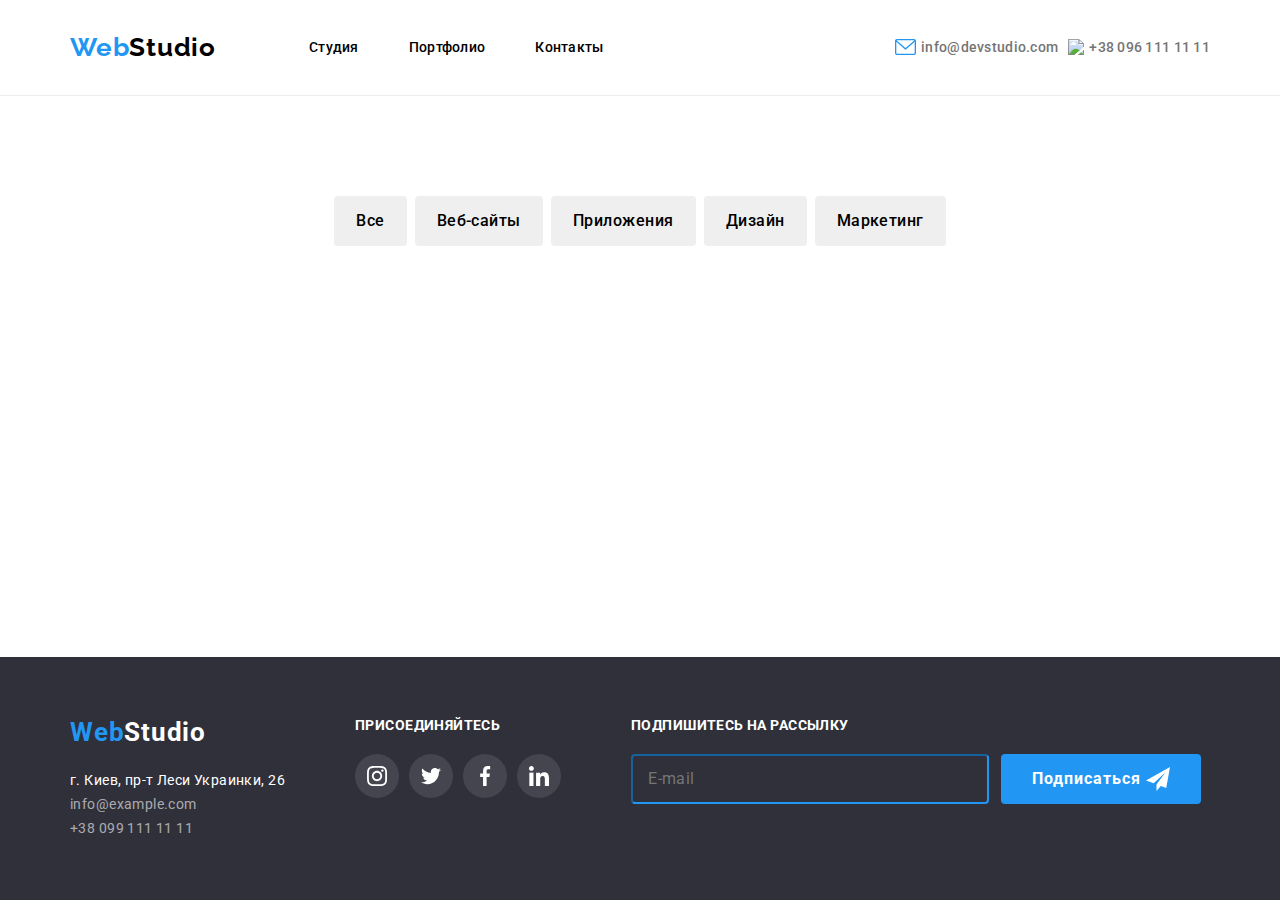
==== commit 660bace7: "i addet filter-block" ====
--- a/portfolio.html
+++ b/portfolio.html
@@ -59,6 +59,7 @@
         <button class="btn btn-gray">Дизайн</button>
         <button class="btn btn-gray">Маркетинг</button>
       </div>
+      <div class="filter-block"></div>
     </div>
     </main>
     <footer class="footer">
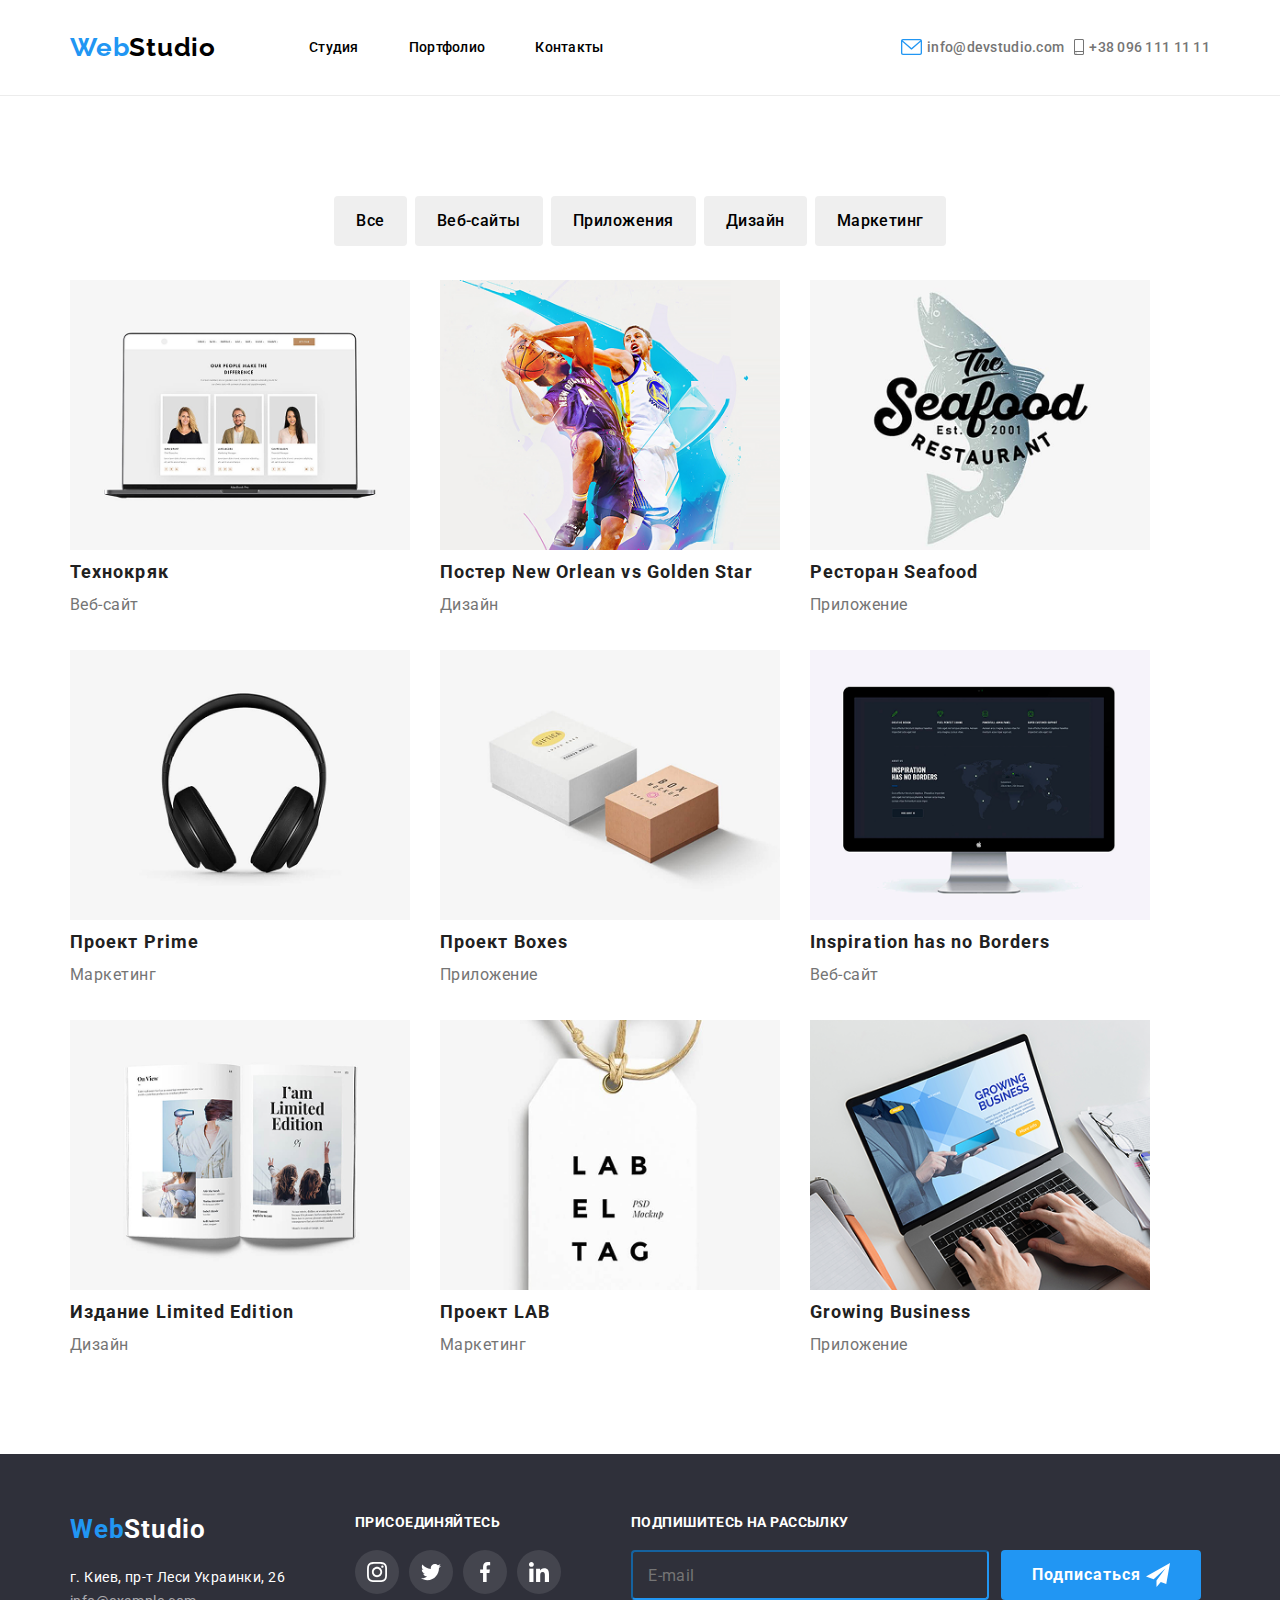
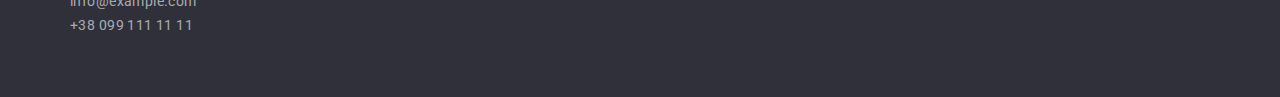
==== commit 019dda3a: "dwelo mobile view" ====
--- a/portfolio.html
+++ b/portfolio.html
@@ -42,7 +42,7 @@
             >
           </div>
           <div class="header-info">
-            <img src="img/tall.svg" />
+            <img src="img/tel.svg" />
             <a href="tel:380961111111" class="header-info-link"
               >+38 096 111 11 11</a
             >
@@ -59,7 +59,108 @@
         <button class="btn btn-gray">Дизайн</button>
         <button class="btn btn-gray">Маркетинг</button>
       </div>
-      <div class="filter-block"></div>
+      <div class="filter-block">
+        <a class="fiter-black-item" href="#">
+          <div class="filter-block-img">
+            <img src="img/filter-2.png">
+            <p class="filter-block-text">Ресурс предлагает комплексные предложения с разным уровнем функционала и сервисов. Все это позволит посетителю получить исчерпывающие сведения  +о компании или частном лице.</p>
+          </div>
+          <div class="filter-block-box">
+            <h2 class="filter-block-title">Технокряк</h2>
+            <p class="filter-block-content">Веб-сайт</p>
+          </div>
+        </a>
+        <a class="fiter-black-item" href="#">
+          <div class="filter-block-img">
+            <img src="img/filter-1.png">
+            <p class="filter-block-text">Ресурс предлагает комплексные предложения с разным уровнем функционала и сервисов. Все это позволит посетителю получить исчерпывающие сведения  +о компании или частном лице.</p>
+          </div>
+          <div class="filter-block-box">
+            <h2 class="filter-block-title">Постер New Orlean vs Golden Star</h2>
+            <p class="filter-block-content">Дизайн</p>
+          </div>
+        </a>
+        <a class="fiter-black-item" href="#">
+          <div class="filter-block-img">
+            <img src="img/filter-3.png">
+            <p class="filter-block-text">Ресурс предлагает комплексные предложения с разным уровнем функционала и сервисов. Все это позволит посетителю получить исчерпывающие сведения  +о компании или частном лице.</p>
+          </div>
+          <div class="filter-block-box">
+            <h2 class="filter-block-title">Ресторан Seafood</h2>
+            <p class="filter-block-content">Приложение</p>
+          </div>
+        </a>
+        <a class="fiter-black-item" href="#">
+          <div class="filter-block-img">
+            <img src="img/fiter-4.png">
+            <p class="filter-block-text">Ресурс предлагает комплексные предложения с разным уровнем функционала и сервисов. Все это позволит посетителю получить исчерпывающие сведения  +о компании или частном лице.</p>
+          </div>
+          <div class="filter-block-box">
+            <h2 class="filter-block-title">Проект Prime</h2>
+            <p class="filter-block-content">Маркетинг</p>
+          </div>
+        </a>
+        <a class="fiter-black-item" href="#">
+          <div class="filter-block-img">
+            <img src="img/filter-5.png">
+            <p class="filter-block-text">Ресурс предлагает комплексные предложения с разным уровнем функционала и сервисов. Все это позволит посетителю получить исчерпывающие сведения  +о компании или частном лице.</p>
+          </div>
+          <div class="filter-block-box">
+            <h2 class="filter-block-title">Проект Boxes</h2>
+            <p class="filter-block-content">Приложение</p>
+          </div>
+        </a>
+        <a class="fiter-black-item" href="#">
+          <div class="filter-block-img">
+            <img src="img/filter-6.png">
+            <p class="filter-block-text">Ресурс предлагает комплексные предложения с разным уровнем функционала и сервисов. Все это позволит посетителю получить исчерпывающие сведения  +о компании или частном лице.</p>
+          </div>
+          <div class="filter-block-box">
+            <h2 class="filter-block-title">Inspiration has no Borders</h2>
+            <p class="filter-block-content">Веб-сайт</p>
+          </div>
+        </a>
+        <a class="fiter-black-item" href="#">
+          <div class="filter-block-img">
+            <img src="img/filter-7.png">
+            <p class="filter-block-text">Ресурс предлагает комплексные предложения с разным уровнем функционала и сервисов. Все это позволит посетителю получить исчерпывающие сведения  +о компании или частном лице.</p>
+          </div>
+          <div class="filter-block-box">
+            <h2 class="filter-block-title">Издание Limited Edition</h2>
+            <p class="filter-block-content">Дизайн</p>
+          </div>
+        </a>
+        <a class="fiter-black-item" href="#">
+          <div class="filter-block-img">
+            <img src="img/filter-8.png">
+            <p class="filter-block-text">Ресурс предлагает комплексные предложения с разным уровнем функционала и сервисов. Все это позволит посетителю получить исчерпывающие сведения  +о компании или частном лице.</p>
+          </div>
+          <div class="filter-block-box">
+            <h2 class="filter-block-title">Проект LAB</h2>
+            <p class="filter-block-content">Маркетинг</p>
+          </div>
+        </a>
+        <a class="fiter-black-item" href="#">
+          <div class="filter-block-img">
+            <img src="img/filter-9.png">
+            <p class="filter-block-text">Ресурс предлагает комплексные предложения с разным уровнем функционала и сервисов. Все это позволит посетителю получить исчерпывающие сведения  +о компании или частном лице.</p>
+          </div>
+          <div class="filter-block-box">
+            <h2 class="filter-block-title">Growing Business</h2>
+            <p class="filter-block-content">Приложение</p>
+          </div>
+        </a>
+        
+      </div>
     </div>
     </main>
     <footer class="footer">
--- a/css/style.css
+++ b/css/style.css
@@ -481,3 +481,143 @@
   color: #fff;
   transition: all 0.5s ease-in-out;
 }
+.filter-block {
+  display: flex;
+  flex-wrap: wrap;
+  gap: 30px;
+  margin-top: 34px;
+}
+
+.filter-block-img {
+  overflow: hidden;
+  position: relative;
+}
+.filter-block-content {
+}
+.fiter-black-item {
+  flex-basis: calc(370px - 30px);
+  display: block;
+}
+.filter-block-title {
+  font-family: "Roboto", serif;
+  font-size: 18px;
+  font-weight: 700;
+  line-height: 36px;
+  letter-spacing: 0.06em;
+  text-align: left;
+  color: #212121;
+}
+.filter-block-content {
+  font-family: "Roboto", serif;
+  font-size: 16px;
+  font-weight: 400;
+  line-height: 30px;
+  letter-spacing: 0.03em;
+  text-align: left;
+  color: #757575;
+}
+.filter-block-text {
+  position: absolute;
+  transform: translateY(100%);
+  top: 0;
+  left: 0;
+  background-color: rgba(33, 150, 243, 0.9);
+  width: 100%;
+  height: 100%;
+  font-size: 18px;
+  line-height: 156%;
+  letter-spacing: 0.03em;
+  color: #ffffff;
+  padding: 63px 24px;
+  overflow: auto;
+  transform: translateY(100%);
+  transition: transform 250ms ease-out;
+}
+.fiter-black-item:hover .filter-block-text {
+  transform: translateY(0);
+}
+@media (max-width: 1170px) {
+  .footer-subrcribe {
+    flex-direction: column;
+  }
+  .footer-input-email {
+    width: 100%;
+  }
+  .form-sumbite {
+    width: 100%;
+  }
+  .footer .footer-column:last-child {
+    width: 100%;
+  }
+  .filter-block {
+    justify-content: center;
+  }
+}
+@media (max-width: 992px) {
+  .header-right {
+    flex-direction: column;
+    gap: 20px;
+  }
+}
+@media (max-width: 768px) {
+  .footer .container {
+    flex-wrap: wrap;
+    gap: 30px 50px;
+  }
+  .header-left {
+    gap: 20px;
+  }
+  .header-menu-block {
+    gap: 20px;
+  }
+}
+@media (max-width: 576px) {
+  .footer-column {
+    width: 100%;
+  }
+  .button-filter {
+    display: flex;
+    flex-wrap: wrap;
+  }
+  .header .container {
+    flex-wrap: wrap;
+    gap: 20px;
+  }
+  .header-left {
+    justify-content: space-between;
+    width: 100%;
+  }
+  .button-filter {
+    margin-top: 30px;
+  }
+}
+@media (max-width: 480px) {
+  .header-logo-link {
+    font-size: 20px;
+  }
+  .fiter-black-item {
+    flex-basis: 100%;
+  }
+  .filter-block img {
+    width: 100%;
+  }
+}
+@media (max-width: 400px) {
+  .header-left {
+    flex-wrap: wrap;
+    justify-content: center;
+  }
+  .header-right {
+    justify-content: center;
+    width: 100%;
+    text-align: center;
+  }
+  .header .container {
+    justify-content: center;
+    text-align: center;
+  }
+  .header-info {
+    justify-content: center;
+    text-align: center;
+  }
+}
